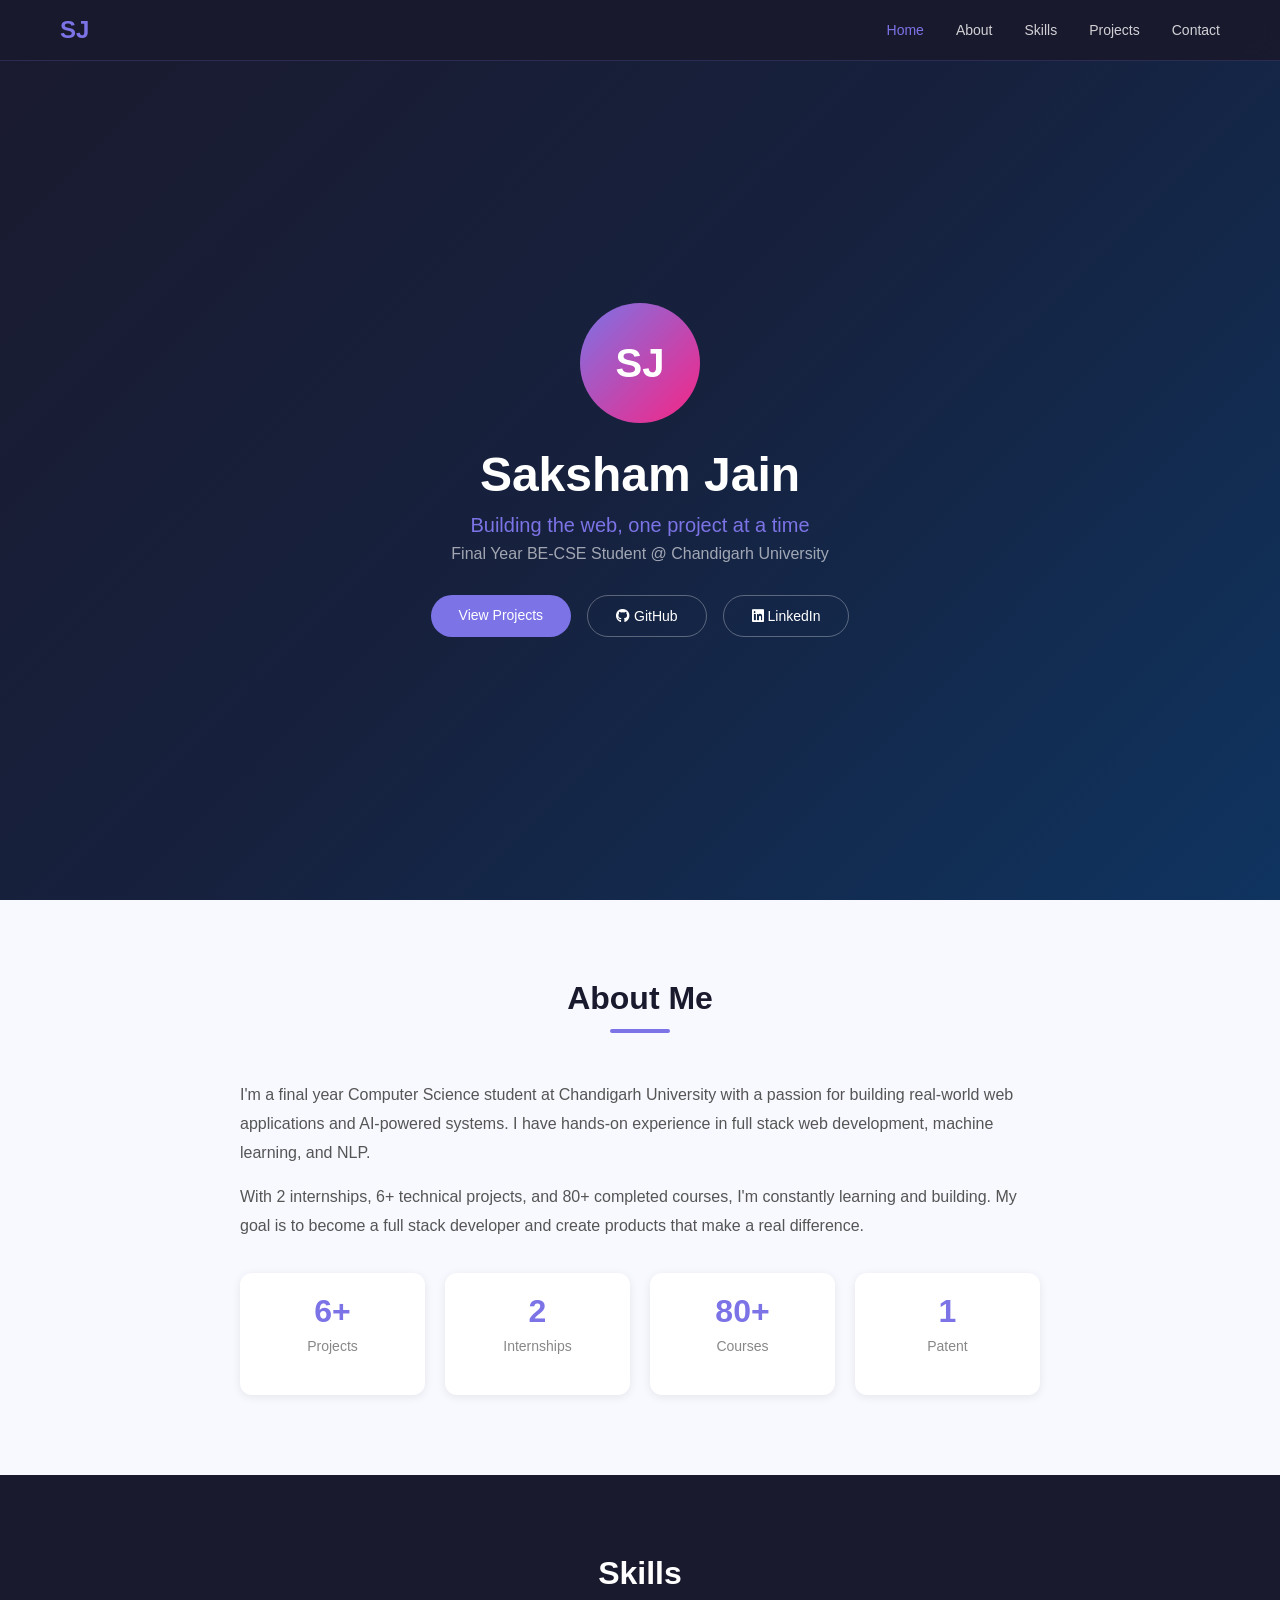
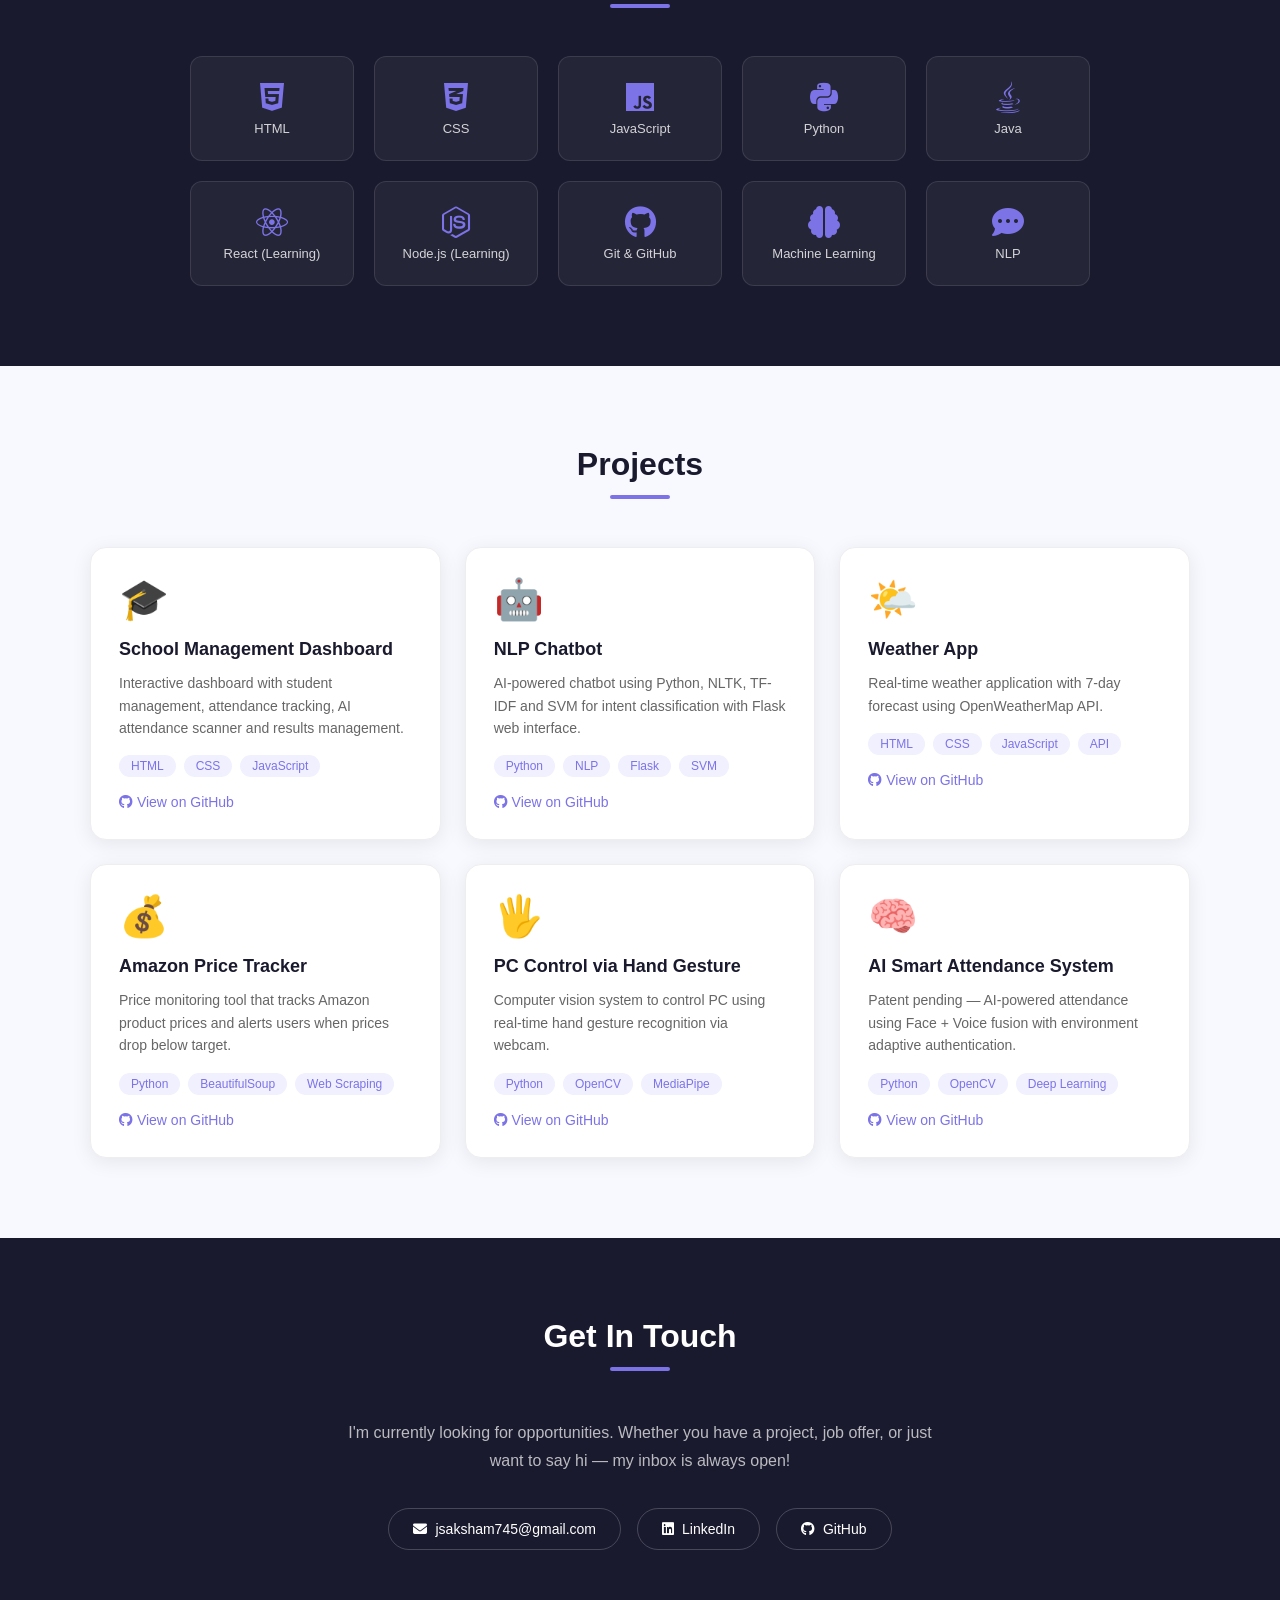
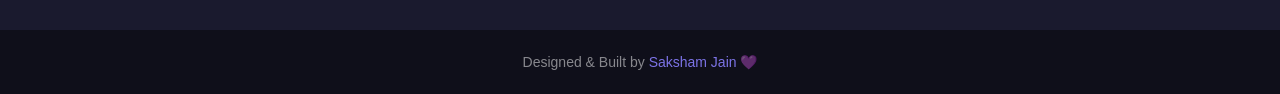
==== index.html @ 876a10c3 "Personal portfolio website" ====
<!DOCTYPE html>
<html lang="en">
<head>
    <meta charset="UTF-8">
    <meta name="viewport" content="width=device-width, initial-scale=1.0">
    <title>Saksham Jain | Portfolio</title>
    <link rel="stylesheet" href="style.css">
    <link rel="stylesheet" href="https://cdnjs.cloudflare.com/ajax/libs/font-awesome/6.4.0/css/all.min.css">
</head>
<body>

    <!-- Navbar -->
    <nav class="navbar">
        <div class="logo">SJ</div>
        <ul class="nav-links">
            <li><a href="#home">Home</a></li>
            <li><a href="#about">About</a></li>
            <li><a href="#skills">Skills</a></li>
            <li><a href="#projects">Projects</a></li>
            <li><a href="#contact">Contact</a></li>
        </ul>
    </nav>

    <!-- Hero Section -->
    <section class="hero" id="home">
        <div class="hero-content">
            <div class="avatar">SJ</div>
            <h1>Saksham Jain</h1>
            <p class="tagline">Building the web, one project at a time</p>
            <p class="subtitle">Final Year BE-CSE Student @ Chandigarh University</p>
            <div class="hero-buttons">
                <a href="#projects" class="btn btn-primary">View Projects</a>
                <a href="https://github.com/SakshamJain2412" target="_blank" class="btn btn-secondary"><i class="fab fa-github"></i> GitHub</a>
                <a href="https://linkedin.com/in/saksham-jain-122187292" target="_blank" class="btn btn-secondary"><i class="fab fa-linkedin"></i> LinkedIn</a>
            </div>
        </div>
    </section>

    <!-- About Section -->
    <section class="section" id="about">
        <h2 class="section-title">About Me</h2>
        <div class="about-content">
            <div class="about-text">
                <p>I'm a final year Computer Science student at Chandigarh University with a passion for building real-world web applications and AI-powered systems. I have hands-on experience in full stack web development, machine learning, and NLP.</p>
                <p>With 2 internships, 6+ technical projects, and 80+ completed courses, I'm constantly learning and building. My goal is to become a full stack developer and create products that make a real difference.</p>
                <div class="about-stats">
                    <div class="stat">
                        <h3>6+</h3>
                        <p>Projects</p>
                    </div>
                    <div class="stat">
                        <h3>2</h3>
                        <p>Internships</p>
                    </div>
                    <div class="stat">
                        <h3>80+</h3>
                        <p>Courses</p>
                    </div>
                    <div class="stat">
                        <h3>1</h3>
                        <p>Patent</p>
                    </div>
                </div>
            </div>
        </div>
    </section>

    <!-- Skills Section -->
    <section class="section dark" id="skills">
        <h2 class="section-title">Skills</h2>
        <div class="skills-grid">
            <div class="skill-card">
                <i class="fab fa-html5"></i>
                <p>HTML</p>
            </div>
            <div class="skill-card">
                <i class="fab fa-css3-alt"></i>
                <p>CSS</p>
            </div>
            <div class="skill-card">
                <i class="fab fa-js"></i>
                <p>JavaScript</p>
            </div>
            <div class="skill-card">
                <i class="fab fa-python"></i>
                <p>Python</p>
            </div>
            <div class="skill-card">
                <i class="fab fa-java"></i>
                <p>Java</p>
            </div>
            <div class="skill-card">
                <i class="fab fa-react"></i>
                <p>React (Learning)</p>
            </div>
            <div class="skill-card">
                <i class="fab fa-node-js"></i>
                <p>Node.js (Learning)</p>
            </div>
            <div class="skill-card">
                <i class="fab fa-github"></i>
                <p>Git & GitHub</p>
            </div>
            <div class="skill-card">
                <i class="fas fa-brain"></i>
                <p>Machine Learning</p>
            </div>
            <div class="skill-card">
                <i class="fas fa-comment-dots"></i>
                <p>NLP</p>
            </div>
        </div>
    </section>

    <!-- Projects Section -->
    <section class="section" id="projects">
        <h2 class="section-title">Projects</h2>
        <div class="projects-grid">
            <div class="project-card">
                <div class="project-icon">🎓</div>
                <h3>School Management Dashboard</h3>
                <p>Interactive dashboard with student management, attendance tracking, AI attendance scanner and results management.</p>
                <div class="project-tags">
                    <span>HTML</span><span>CSS</span><span>JavaScript</span>
                </div>
                <a href="https://github.com/SakshamJain2412/school-dashboard" target="_blank" class="project-link"><i class="fab fa-github"></i> View on GitHub</a>
            </div>
            <div class="project-card">
                <div class="project-icon">🤖</div>
                <h3>NLP Chatbot</h3>
                <p>AI-powered chatbot using Python, NLTK, TF-IDF and SVM for intent classification with Flask web interface.</p>
                <div class="project-tags">
                    <span>Python</span><span>NLP</span><span>Flask</span><span>SVM</span>
                </div>
                <a href="https://github.com/SakshamJain2412/nlp-chatbot" target="_blank" class="project-link"><i class="fab fa-github"></i> View on GitHub</a>
            </div>
            <div class="project-card">
                <div class="project-icon">🌤️</div>
                <h3>Weather App</h3>
                <p>Real-time weather application with 7-day forecast using OpenWeatherMap API.</p>
                <div class="project-tags">
                    <span>HTML</span><span>CSS</span><span>JavaScript</span><span>API</span>
                </div>
                <a href="https://github.com/SakshamJain2412/weather-app" target="_blank" class="project-link"><i class="fab fa-github"></i> View on GitHub</a>
            </div>
            <div class="project-card">
                <div class="project-icon">💰</div>
                <h3>Amazon Price Tracker</h3>
                <p>Price monitoring tool that tracks Amazon product prices and alerts users when prices drop below target.</p>
                <div class="project-tags">
                    <span>Python</span><span>BeautifulSoup</span><span>Web Scraping</span>
                </div>
                <a href="https://github.com/SakshamJain2412" target="_blank" class="project-link"><i class="fab fa-github"></i> View on GitHub</a>
            </div>
            <div class="project-card">
                <div class="project-icon">🖐️</div>
                <h3>PC Control via Hand Gesture</h3>
                <p>Computer vision system to control PC using real-time hand gesture recognition via webcam.</p>
                <div class="project-tags">
                    <span>Python</span><span>OpenCV</span><span>MediaPipe</span>
                </div>
                <a href="https://github.com/SakshamJain2412" target="_blank" class="project-link"><i class="fab fa-github"></i> View on GitHub</a>
            </div>
            <div class="project-card">
                <div class="project-icon">🧠</div>
                <h3>AI Smart Attendance System</h3>
                <p>Patent pending — AI-powered attendance using Face + Voice fusion with environment adaptive authentication.</p>
                <div class="project-tags">
                    <span>Python</span><span>OpenCV</span><span>Deep Learning</span>
                </div>
                <a href="https://github.com/SakshamJain2412" target="_blank" class="project-link"><i class="fab fa-github"></i> View on GitHub</a>
            </div>
        </div>
    </section>

    <!-- Contact Section -->
    <section class="section dark" id="contact">
        <h2 class="section-title">Get In Touch</h2>
        <div class="contact-content">
            <p>I'm currently looking for opportunities. Whether you have a project, job offer, or just want to say hi — my inbox is always open!</p>
            <div class="contact-links">
                <a href="mailto:jsaksham745@gmail.com" class="contact-btn"><i class="fas fa-envelope"></i> jsaksham745@gmail.com</a>
                <a href="https://linkedin.com/in/saksham-jain-122187292" target="_blank" class="contact-btn"><i class="fab fa-linkedin"></i> LinkedIn</a>
                <a href="https://github.com/SakshamJain2412" target="_blank" class="contact-btn"><i class="fab fa-github"></i> GitHub</a>
            </div>
        </div>
    </section>

    <!-- Footer -->
    <footer>
        <p>Designed & Built by <span>Saksham Jain</span> 💜</p>
    </footer>

    <script src="script.js"></script>
</body>
</html>
---- style.css ----
* {
    margin: 0;
    padding: 0;
    box-sizing: border-box;
    font-family: 'Segoe UI', sans-serif;
    scroll-behavior: smooth;
}

/* Navbar */
.navbar {
    position: fixed;
    top: 0;
    width: 100%;
    background: rgba(26, 26, 46, 0.95);
    backdrop-filter: blur(10px);
    padding: 16px 60px;
    display: flex;
    justify-content: space-between;
    align-items: center;
    z-index: 1000;
    border-bottom: 1px solid rgba(124, 115, 230, 0.2);
}

.logo {
    font-size: 24px;
    font-weight: 700;
    color: #7c73e6;
}

.nav-links {
    list-style: none;
    display: flex;
    gap: 32px;
}

.nav-links a {
    color: rgba(255,255,255,0.8);
    text-decoration: none;
    font-size: 14px;
    transition: color 0.3s;
}

.nav-links a:hover {
    color: #7c73e6;
}

/* Hero */
.hero {
    min-height: 100vh;
    background: linear-gradient(135deg, #1a1a2e, #16213e, #0f3460);
    display: flex;
    align-items: center;
    justify-content: center;
    text-align: center;
    padding: 100px 20px 60px;
}

.hero-content {
    max-width: 700px;
}

.avatar {
    width: 120px;
    height: 120px;
    background: linear-gradient(135deg, #7c73e6, #f72585);
    border-radius: 50%;
    display: flex;
    align-items: center;
    justify-content: center;
    font-size: 40px;
    font-weight: 700;
    color: white;
    margin: 0 auto 24px;
}

.hero h1 {
    font-size: 48px;
    color: white;
    margin-bottom: 12px;
}

.tagline {
    font-size: 20px;
    color: #7c73e6;
    margin-bottom: 8px;
}

.subtitle {
    font-size: 16px;
    color: rgba(255,255,255,0.6);
    margin-bottom: 32px;
}

.hero-buttons {
    display: flex;
    gap: 16px;
    justify-content: center;
    flex-wrap: wrap;
}

.btn {
    padding: 12px 28px;
    border-radius: 30px;
    text-decoration: none;
    font-size: 14px;
    font-weight: 500;
    transition: all 0.3s;
}

.btn-primary {
    background: #7c73e6;
    color: white;
}

.btn-primary:hover {
    background: #5a52d5;
    transform: translateY(-2px);
}

.btn-secondary {
    background: transparent;
    color: white;
    border: 1px solid rgba(255,255,255,0.3);
}

.btn-secondary:hover {
    border-color: #7c73e6;
    color: #7c73e6;
    transform: translateY(-2px);
}

/* Sections */
.section {
    padding: 80px 60px;
    background: #f8f9ff;
}

.section.dark {
    background: #1a1a2e;
}

.section-title {
    font-size: 32px;
    color: #1a1a2e;
    text-align: center;
    margin-bottom: 48px;
    position: relative;
}

.section.dark .section-title {
    color: white;
}

.section-title::after {
    content: '';
    display: block;
    width: 60px;
    height: 4px;
    background: #7c73e6;
    margin: 12px auto 0;
    border-radius: 2px;
}

/* About */
.about-content {
    max-width: 800px;
    margin: 0 auto;
}

.about-text p {
    color: #555;
    font-size: 16px;
    line-height: 1.8;
    margin-bottom: 16px;
}

.about-stats {
    display: grid;
    grid-template-columns: repeat(4, 1fr);
    gap: 20px;
    margin-top: 32px;
}

.stat {
    background: white;
    border-radius: 12px;
    padding: 20px;
    text-align: center;
    box-shadow: 0 2px 10px rgba(0,0,0,0.08);
}

.stat h3 {
    font-size: 32px;
    color: #7c73e6;
    font-weight: 700;
}

.stat p {
    color: #888;
    font-size: 14px;
    margin-top: 4px;
}

/* Skills */
.skills-grid {
    display: grid;
    grid-template-columns: repeat(5, 1fr);
    gap: 20px;
    max-width: 900px;
    margin: 0 auto;
}

.skill-card {
    background: rgba(255,255,255,0.05);
    border: 1px solid rgba(255,255,255,0.1);
    border-radius: 12px;
    padding: 24px;
    text-align: center;
    transition: all 0.3s;
}

.skill-card:hover {
    background: rgba(124,115,230,0.2);
    border-color: #7c73e6;
    transform: translateY(-4px);
}

.skill-card i {
    font-size: 32px;
    color: #7c73e6;
    margin-bottom: 8px;
    display: block;
}

.skill-card p {
    color: rgba(255,255,255,0.8);
    font-size: 13px;
}

/* Projects */
.projects-grid {
    display: grid;
    grid-template-columns: repeat(3, 1fr);
    gap: 24px;
    max-width: 1100px;
    margin: 0 auto;
}

.project-card {
    background: white;
    border-radius: 16px;
    padding: 28px;
    box-shadow: 0 4px 20px rgba(0,0,0,0.08);
    transition: all 0.3s;
    border: 1px solid #eee;
}

.project-card:hover {
    transform: translateY(-6px);
    box-shadow: 0 8px 30px rgba(124,115,230,0.2);
    border-color: #7c73e6;
}

.project-icon {
    font-size: 40px;
    margin-bottom: 16px;
}

.project-card h3 {
    color: #1a1a2e;
    font-size: 18px;
    margin-bottom: 12px;
}

.project-card p {
    color: #666;
    font-size: 14px;
    line-height: 1.6;
    margin-bottom: 16px;
}

.project-tags {
    display: flex;
    flex-wrap: wrap;
    gap: 8px;
    margin-bottom: 16px;
}

.project-tags span {
    background: #f0f0ff;
    color: #7c73e6;
    padding: 4px 12px;
    border-radius: 20px;
    font-size: 12px;
}

.project-link {
    color: #7c73e6;
    text-decoration: none;
    font-size: 14px;
    font-weight: 500;
}

.project-link:hover {
    text-decoration: underline;
}

/* Contact */
.contact-content {
    text-align: center;
    max-width: 600px;
    margin: 0 auto;
}

.contact-content p {
    color: rgba(255,255,255,0.7);
    font-size: 16px;
    line-height: 1.8;
    margin-bottom: 32px;
}

.contact-links {
    display: flex;
    gap: 16px;
    justify-content: center;
    flex-wrap: wrap;
}

.contact-btn {
    padding: 12px 24px;
    border: 1px solid rgba(255,255,255,0.2);
    border-radius: 30px;
    color: white;
    text-decoration: none;
    font-size: 14px;
    transition: all 0.3s;
    display: flex;
    align-items: center;
    gap: 8px;
}

.contact-btn:hover {
    background: #7c73e6;
    border-color: #7c73e6;
    transform: translateY(-2px);
}

/* Footer */
footer {
    background: #0f0f1a;
    padding: 24px;
    text-align: center;
    color: rgba(255,255,255,0.5);
    font-size: 14px;
}

footer span {
    color: #7c73e6;
}
/* Animations */
.hidden {
    opacity: 0;
    transform: translateY(30px);
    transition: all 0.6s ease;
}

.visible {
    opacity: 1;
    transform: translateY(0);
}

.nav-links a.active {
    color: #7c73e6;
}
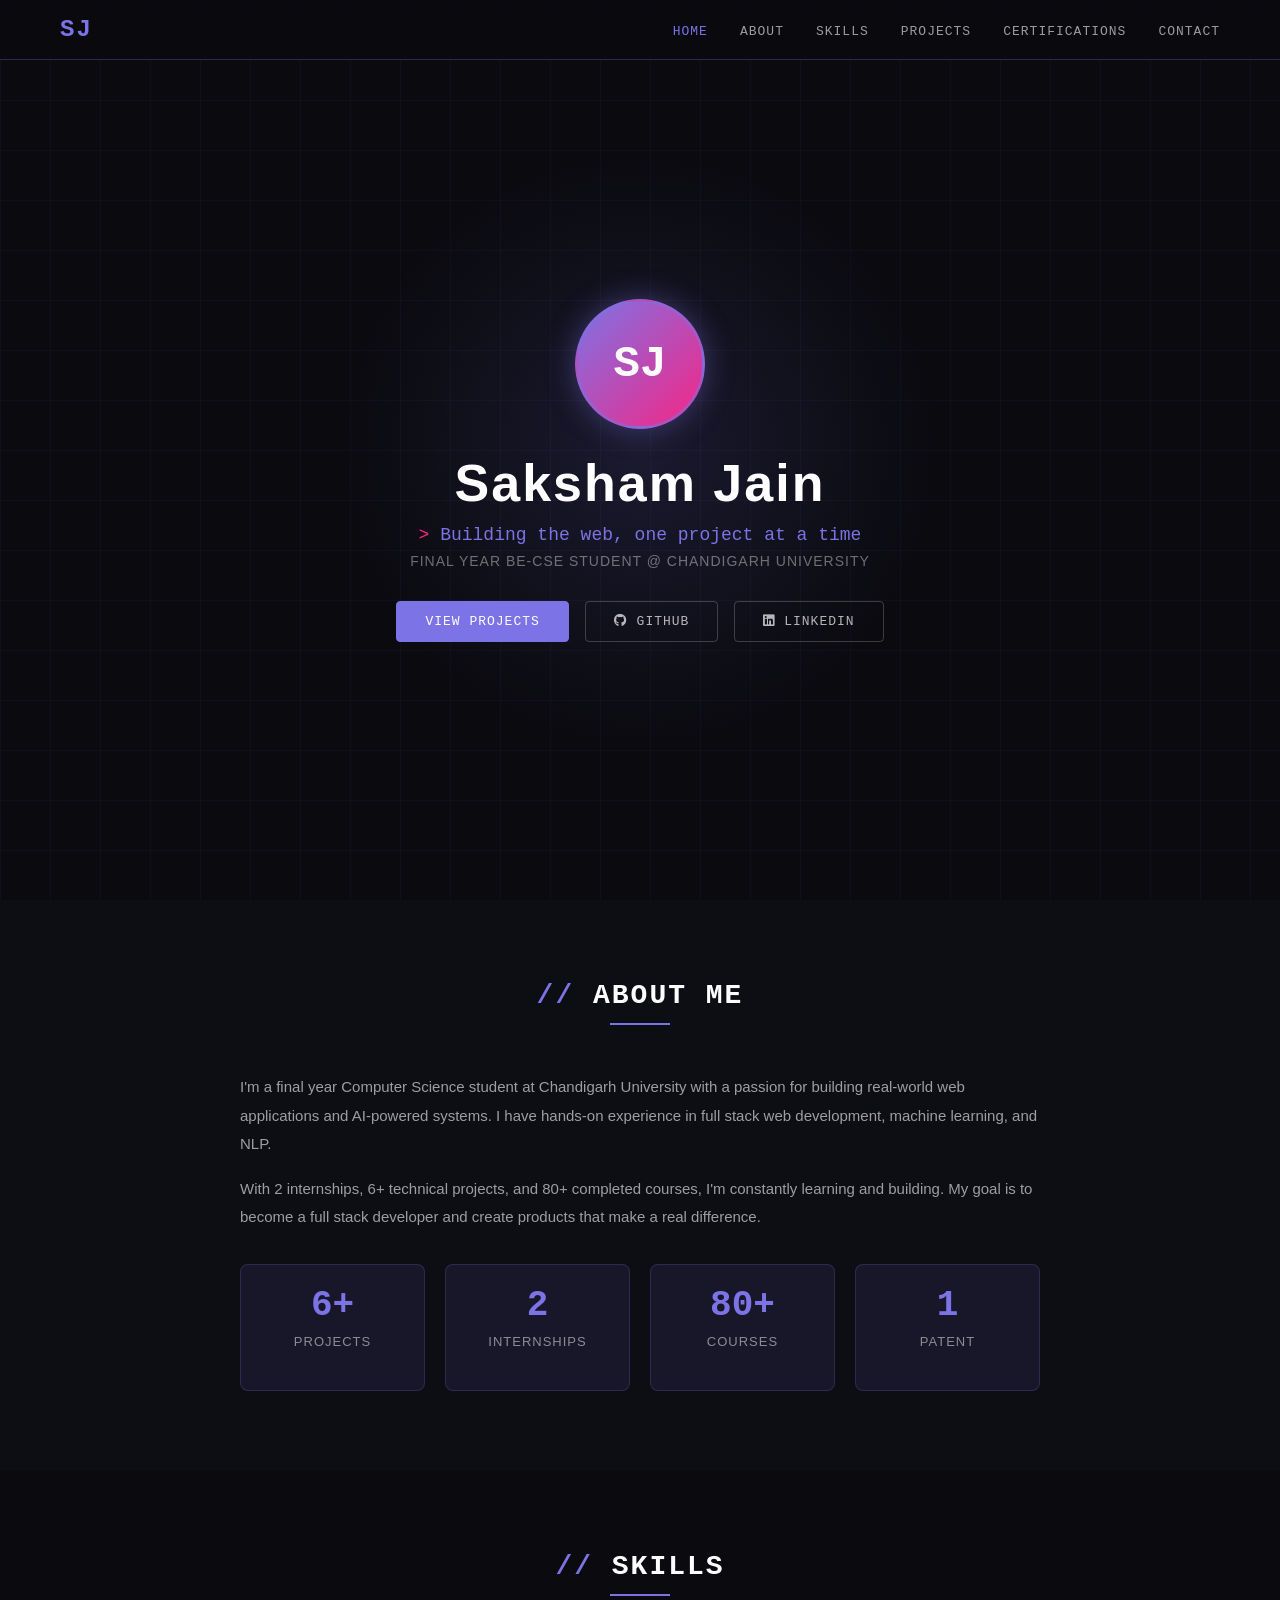
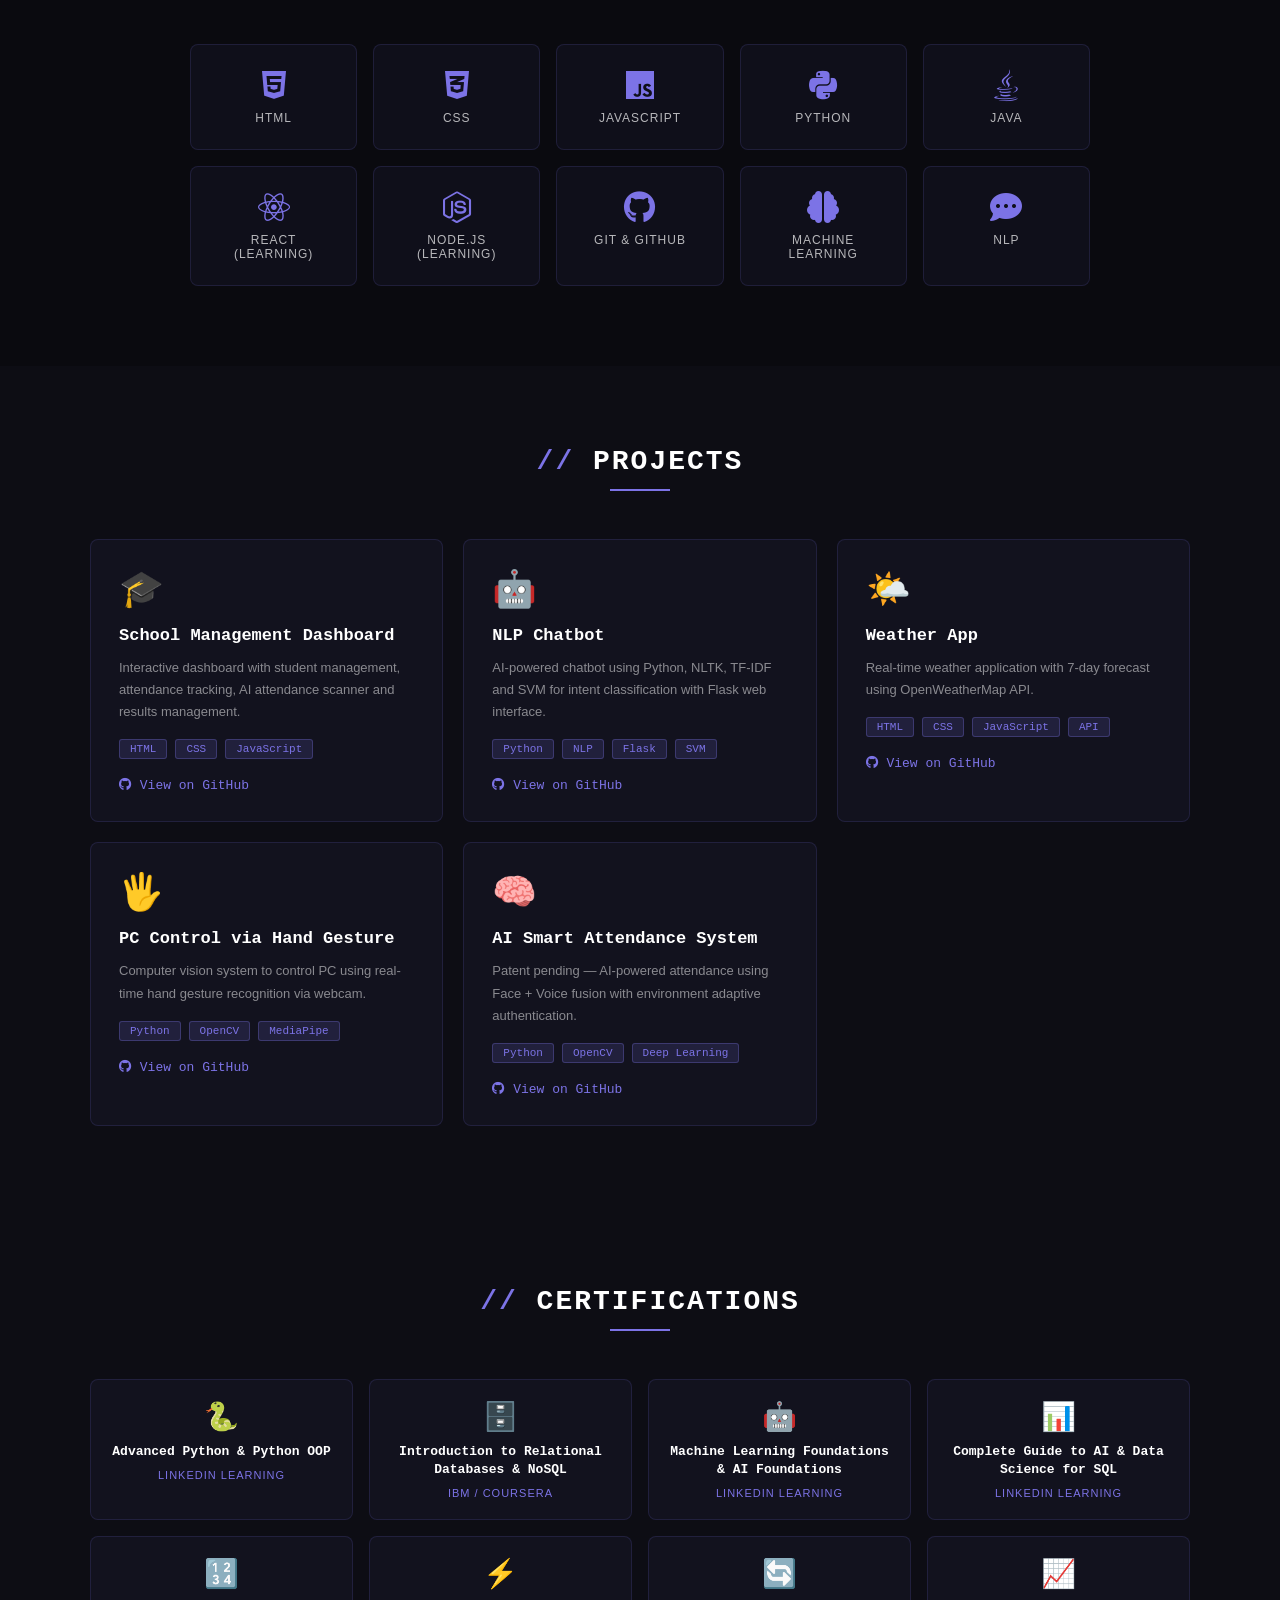
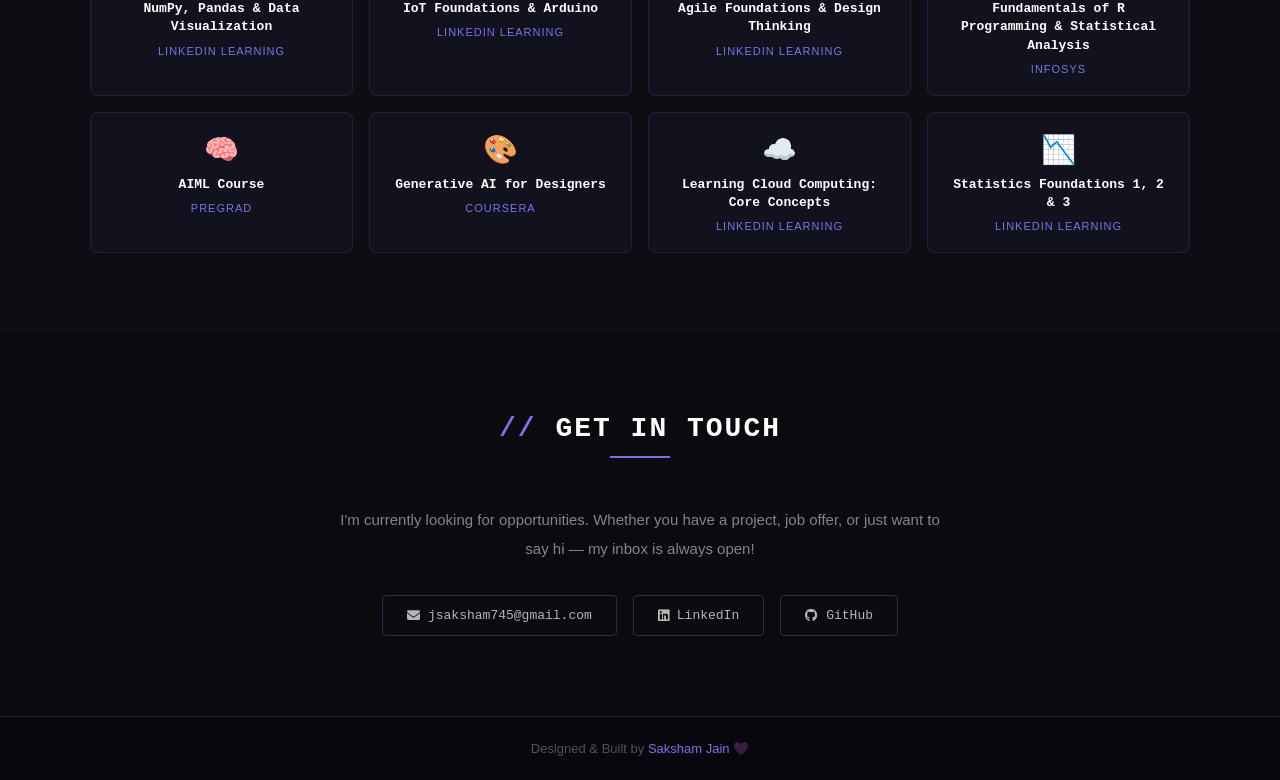
==== commit fe74042a: "Added dark techy design and certifications section" ====
--- a/index.html
+++ b/index.html
@@ -17,6 +17,7 @@
             <li><a href="#about">About</a></li>
             <li><a href="#skills">Skills</a></li>
             <li><a href="#projects">Projects</a></li>
+            <li><a href="#certifications">Certifications</a></li>
             <li><a href="#contact">Contact</a></li>
         </ul>
     </nav>
@@ -144,15 +145,6 @@
                 <a href="https://github.com/SakshamJain2412/weather-app" target="_blank" class="project-link"><i class="fab fa-github"></i> View on GitHub</a>
             </div>
             <div class="project-card">
-                <div class="project-icon">💰</div>
-                <h3>Amazon Price Tracker</h3>
-                <p>Price monitoring tool that tracks Amazon product prices and alerts users when prices drop below target.</p>
-                <div class="project-tags">
-                    <span>Python</span><span>BeautifulSoup</span><span>Web Scraping</span>
-                </div>
-                <a href="https://github.com/SakshamJain2412" target="_blank" class="project-link"><i class="fab fa-github"></i> View on GitHub</a>
-            </div>
-            <div class="project-card">
                 <div class="project-icon">🖐️</div>
                 <h3>PC Control via Hand Gesture</h3>
                 <p>Computer vision system to control PC using real-time hand gesture recognition via webcam.</p>
@@ -172,7 +164,72 @@
             </div>
         </div>
     </section>
-
+    <!-- Certifications Section -->
+<section class="section" id="certifications">
+    <h2 class="section-title">Certifications</h2>
+    <div class="cert-grid">
+        <div class="cert-card">
+            <div class="cert-icon">🐍</div>
+            <h3>Advanced Python & Python OOP</h3>
+            <p>LinkedIn Learning</p>
+        </div>
+        <div class="cert-card">
+            <div class="cert-icon">🗄️</div>
+            <h3>Introduction to Relational Databases & NoSQL</h3>
+            <p>IBM / Coursera</p>
+        </div>
+        <div class="cert-card">
+            <div class="cert-icon">🤖</div>
+            <h3>Machine Learning Foundations & AI Foundations</h3>
+            <p>LinkedIn Learning</p>
+        </div>
+        <div class="cert-card">
+            <div class="cert-icon">📊</div>
+            <h3>Complete Guide to AI & Data Science for SQL</h3>
+            <p>LinkedIn Learning</p>
+        </div>
+        <div class="cert-card">
+            <div class="cert-icon">🔢</div>
+            <h3>NumPy, Pandas & Data Visualization</h3>
+            <p>LinkedIn Learning</p>
+        </div>
+        <div class="cert-card">
+            <div class="cert-icon">⚡</div>
+            <h3>IoT Foundations & Arduino</h3>
+            <p>LinkedIn Learning</p>
+        </div>
+        <div class="cert-card">
+            <div class="cert-icon">🔄</div>
+            <h3>Agile Foundations & Design Thinking</h3>
+            <p>LinkedIn Learning</p>
+        </div>
+        <div class="cert-card">
+            <div class="cert-icon">📈</div>
+            <h3>Fundamentals of R Programming & Statistical Analysis</h3>
+            <p>Infosys</p>
+        </div>
+        <div class="cert-card">
+            <div class="cert-icon">🧠</div>
+            <h3>AIML Course</h3>
+            <p>PreGrad</p>
+        </div>
+        <div class="cert-card">
+            <div class="cert-icon">🎨</div>
+            <h3>Generative AI for Designers</h3>
+            <p>Coursera</p>
+        </div>
+        <div class="cert-card">
+            <div class="cert-icon">☁️</div>
+            <h3>Learning Cloud Computing: Core Concepts</h3>
+            <p>LinkedIn Learning</p>
+        </div>
+        <div class="cert-card">
+            <div class="cert-icon">📉</div>
+            <h3>Statistics Foundations 1, 2 & 3</h3>
+            <p>LinkedIn Learning</p>
+        </div>
+    </div>
+</section>
     <!-- Contact Section -->
     <section class="section dark" id="contact">
         <h2 class="section-title">Get In Touch</h2>
--- a/style.css
+++ b/style.css
@@ -6,25 +6,32 @@
     scroll-behavior: smooth;
 }
 
+/* Scrollbar */
+::-webkit-scrollbar { width: 6px; }
+::-webkit-scrollbar-track { background: #0a0a0f; }
+::-webkit-scrollbar-thumb { background: #7c73e6; border-radius: 3px; }
+
 /* Navbar */
 .navbar {
     position: fixed;
     top: 0;
     width: 100%;
-    background: rgba(26, 26, 46, 0.95);
+    background: rgba(10, 10, 15, 0.95);
     backdrop-filter: blur(10px);
     padding: 16px 60px;
     display: flex;
     justify-content: space-between;
     align-items: center;
     z-index: 1000;
-    border-bottom: 1px solid rgba(124, 115, 230, 0.2);
+    border-bottom: 1px solid rgba(124, 115, 230, 0.3);
 }
 
 .logo {
     font-size: 24px;
     font-weight: 700;
     color: #7c73e6;
+    font-family: 'Courier New', monospace;
+    letter-spacing: 2px;
 }
 
 .nav-links {
@@ -34,61 +41,107 @@
 }
 
 .nav-links a {
-    color: rgba(255,255,255,0.8);
+    color: rgba(255,255,255,0.6);
     text-decoration: none;
-    font-size: 14px;
+    font-size: 13px;
+    letter-spacing: 1px;
+    text-transform: uppercase;
     transition: color 0.3s;
-}
-
-.nav-links a:hover {
+    font-family: 'Courier New', monospace;
+}
+
+.nav-links a:hover, .nav-links a.active {
     color: #7c73e6;
 }
 
 /* Hero */
 .hero {
     min-height: 100vh;
-    background: linear-gradient(135deg, #1a1a2e, #16213e, #0f3460);
+    background: #0a0a0f;
     display: flex;
     align-items: center;
     justify-content: center;
     text-align: center;
     padding: 100px 20px 60px;
+    position: relative;
+    overflow: hidden;
+}
+
+.hero::before {
+    content: '';
+    position: absolute;
+    width: 600px;
+    height: 600px;
+    background: radial-gradient(circle, rgba(124,115,230,0.15) 0%, transparent 70%);
+    top: 50%;
+    left: 50%;
+    transform: translate(-50%, -50%);
+    pointer-events: none;
+}
+
+.hero::after {
+    content: '';
+    position: absolute;
+    inset: 0;
+    background-image: 
+        linear-gradient(rgba(124,115,230,0.05) 1px, transparent 1px),
+        linear-gradient(90deg, rgba(124,115,230,0.05) 1px, transparent 1px);
+    background-size: 50px 50px;
+    pointer-events: none;
 }
 
 .hero-content {
     max-width: 700px;
+    position: relative;
+    z-index: 1;
 }
 
 .avatar {
-    width: 120px;
-    height: 120px;
+    width: 130px;
+    height: 130px;
     background: linear-gradient(135deg, #7c73e6, #f72585);
     border-radius: 50%;
     display: flex;
     align-items: center;
     justify-content: center;
-    font-size: 40px;
+    font-size: 44px;
     font-weight: 700;
     color: white;
     margin: 0 auto 24px;
+    border: 3px solid rgba(124,115,230,0.5);
+    box-shadow: 0 0 30px rgba(124,115,230,0.4);
+    font-family: 'Courier New', monospace;
 }
 
 .hero h1 {
-    font-size: 48px;
+    font-size: 52px;
     color: white;
     margin-bottom: 12px;
+    letter-spacing: 2px;
+}
+
+.hero h1 span {
+    color: #7c73e6;
 }
 
 .tagline {
-    font-size: 20px;
+    font-size: 18px;
     color: #7c73e6;
     margin-bottom: 8px;
+    font-family: 'Courier New', monospace;
+}
+
+.tagline::before {
+    content: '> ';
+    color: #f72585;
 }
 
 .subtitle {
-    font-size: 16px;
-    color: rgba(255,255,255,0.6);
+    font-size: 14px;
+    color: rgba(255,255,255,0.4);
     margin-bottom: 32px;
+    letter-spacing: 1px;
+    text-transform: uppercase;
 }
 
 .hero-buttons {
@@ -100,65 +153,72 @@
 
 .btn {
     padding: 12px 28px;
-    border-radius: 30px;
+    border-radius: 4px;
     text-decoration: none;
-    font-size: 14px;
+    font-size: 13px;
     font-weight: 500;
     transition: all 0.3s;
+    letter-spacing: 1px;
+    text-transform: uppercase;
+    font-family: 'Courier New', monospace;
 }
 
 .btn-primary {
     background: #7c73e6;
     color: white;
+    border: 1px solid #7c73e6;
 }
 
 .btn-primary:hover {
-    background: #5a52d5;
-    transform: translateY(-2px);
+    background: transparent;
+    color: #7c73e6;
+    box-shadow: 0 0 20px rgba(124,115,230,0.4);
 }
 
 .btn-secondary {
     background: transparent;
-    color: white;
-    border: 1px solid rgba(255,255,255,0.3);
+    color: rgba(255,255,255,0.7);
+    border: 1px solid rgba(255,255,255,0.2);
 }
 
 .btn-secondary:hover {
     border-color: #7c73e6;
     color: #7c73e6;
-    transform: translateY(-2px);
+    box-shadow: 0 0 20px rgba(124,115,230,0.2);
 }
 
 /* Sections */
 .section {
     padding: 80px 60px;
-    background: #f8f9ff;
+    background: #0d0d14;
 }
 
 .section.dark {
-    background: #1a1a2e;
+    background: #0a0a0f;
 }
 
 .section-title {
-    font-size: 32px;
-    color: #1a1a2e;
+    font-size: 28px;
+    color: white;
     text-align: center;
     margin-bottom: 48px;
-    position: relative;
-}
-
-.section.dark .section-title {
-    color: white;
+    font-family: 'Courier New', monospace;
+    letter-spacing: 2px;
+    text-transform: uppercase;
+}
+
+.section-title::before {
+    content: '// ';
+    color: #7c73e6;
 }
 
 .section-title::after {
     content: '';
     display: block;
     width: 60px;
-    height: 4px;
+    height: 2px;
     background: #7c73e6;
     margin: 12px auto 0;
-    border-radius: 2px;
 }
 
 /* About */
@@ -168,9 +228,9 @@
 }
 
 .about-text p {
-    color: #555;
-    font-size: 16px;
-    line-height: 1.8;
+    color: rgba(255,255,255,0.6);
+    font-size: 15px;
+    line-height: 1.9;
     margin-bottom: 16px;
 }
 
@@ -182,100 +242,131 @@
 }
 
 .stat {
-    background: white;
-    border-radius: 12px;
+    background: rgba(124,115,230,0.1);
+    border: 1px solid rgba(124,115,230,0.2);
+    border-radius: 8px;
     padding: 20px;
     text-align: center;
-    box-shadow: 0 2px 10px rgba(0,0,0,0.08);
+    transition: all 0.3s;
+}
+
+.stat:hover {
+    border-color: #7c73e6;
+    box-shadow: 0 0 20px rgba(124,115,230,0.2);
 }
 
 .stat h3 {
-    font-size: 32px;
+    font-size: 36px;
     color: #7c73e6;
     font-weight: 700;
+    font-family: 'Courier New', monospace;
 }
 
 .stat p {
-    color: #888;
-    font-size: 14px;
+    color: rgba(255,255,255,0.5);
+    font-size: 13px;
     margin-top: 4px;
+    text-transform: uppercase;
+    letter-spacing: 1px;
 }
 
 /* Skills */
 .skills-grid {
     display: grid;
     grid-template-columns: repeat(5, 1fr);
-    gap: 20px;
+    gap: 16px;
     max-width: 900px;
     margin: 0 auto;
 }
 
 .skill-card {
-    background: rgba(255,255,255,0.05);
-    border: 1px solid rgba(255,255,255,0.1);
-    border-radius: 12px;
+    background: rgba(124,115,230,0.05);
+    border: 1px solid rgba(124,115,230,0.15);
+    border-radius: 8px;
     padding: 24px;
     text-align: center;
     transition: all 0.3s;
+    cursor: default;
 }
 
 .skill-card:hover {
-    background: rgba(124,115,230,0.2);
+    background: rgba(124,115,230,0.15);
     border-color: #7c73e6;
     transform: translateY(-4px);
+    box-shadow: 0 0 20px rgba(124,115,230,0.3);
 }
 
 .skill-card i {
     font-size: 32px;
     color: #7c73e6;
-    margin-bottom: 8px;
+    margin-bottom: 10px;
     display: block;
 }
 
 .skill-card p {
-    color: rgba(255,255,255,0.8);
-    font-size: 13px;
+    color: rgba(255,255,255,0.7);
+    font-size: 12px;
+    text-transform: uppercase;
+    letter-spacing: 1px;
 }
 
 /* Projects */
 .projects-grid {
     display: grid;
     grid-template-columns: repeat(3, 1fr);
-    gap: 24px;
+    gap: 20px;
     max-width: 1100px;
     margin: 0 auto;
 }
 
 .project-card {
-    background: white;
-    border-radius: 16px;
+    background: rgba(124,115,230,0.05);
+    border: 1px solid rgba(124,115,230,0.15);
+    border-radius: 8px;
     padding: 28px;
-    box-shadow: 0 4px 20px rgba(0,0,0,0.08);
-    transition: all 0.3s;
-    border: 1px solid #eee;
+    transition: all 0.3s;
+    position: relative;
+    overflow: hidden;
+}
+
+.project-card::before {
+    content: '';
+    position: absolute;
+    top: 0;
+    left: 0;
+    width: 3px;
+    height: 100%;
+    background: #7c73e6;
+    opacity: 0;
+    transition: opacity 0.3s;
 }
 
 .project-card:hover {
+    border-color: #7c73e6;
     transform: translateY(-6px);
-    box-shadow: 0 8px 30px rgba(124,115,230,0.2);
-    border-color: #7c73e6;
+    box-shadow: 0 0 30px rgba(124,115,230,0.2);
+}
+
+.project-card:hover::before {
+    opacity: 1;
 }
 
 .project-icon {
-    font-size: 40px;
+    font-size: 36px;
     margin-bottom: 16px;
 }
 
 .project-card h3 {
-    color: #1a1a2e;
-    font-size: 18px;
+    color: white;
+    font-size: 17px;
     margin-bottom: 12px;
+    font-family: 'Courier New', monospace;
 }
 
 .project-card p {
-    color: #666;
-    font-size: 14px;
-    line-height: 1.6;
+    color: rgba(255,255,255,0.5);
+    font-size: 13px;
+    line-height: 1.7;
     margin-bottom: 16px;
 }
 
@@ -287,22 +378,25 @@
 }
 
 .project-tags span {
-    background: #f0f0ff;
-    color: #7c73e6;
-    padding: 4px 12px;
-    border-radius: 20px;
-    font-size: 12px;
+    background: rgba(124,115,230,0.15);
+    color: #7c73e6;
+    padding: 3px 10px;
+    border-radius: 3px;
+    font-size: 11px;
+    font-family: 'Courier New', monospace;
+    border: 1px solid rgba(124,115,230,0.3);
 }
 
 .project-link {
     color: #7c73e6;
     text-decoration: none;
-    font-size: 14px;
-    font-weight: 500;
+    font-size: 13px;
+    font-family: 'Courier New', monospace;
+    transition: all 0.3s;
 }
 
 .project-link:hover {
-    text-decoration: underline;
+    color: #f72585;
 }
 
 /* Contact */
@@ -313,9 +407,9 @@
 }
 
 .contact-content p {
-    color: rgba(255,255,255,0.7);
-    font-size: 16px;
-    line-height: 1.8;
+    color: rgba(255,255,255,0.5);
+    font-size: 15px;
+    line-height: 1.9;
     margin-bottom: 32px;
 }
 
@@ -328,35 +422,40 @@
 
 .contact-btn {
     padding: 12px 24px;
-    border: 1px solid rgba(255,255,255,0.2);
-    border-radius: 30px;
-    color: white;
+    border: 1px solid rgba(124,115,230,0.3);
+    border-radius: 4px;
+    color: rgba(255,255,255,0.7);
     text-decoration: none;
-    font-size: 14px;
+    font-size: 13px;
     transition: all 0.3s;
     display: flex;
     align-items: center;
     gap: 8px;
+    font-family: 'Courier New', monospace;
 }
 
 .contact-btn:hover {
-    background: #7c73e6;
+    background: rgba(124,115,230,0.15);
     border-color: #7c73e6;
-    transform: translateY(-2px);
+    color: #7c73e6;
+    box-shadow: 0 0 20px rgba(124,115,230,0.2);
 }
 
 /* Footer */
 footer {
-    background: #0f0f1a;
+    background: #07070d;
     padding: 24px;
     text-align: center;
-    color: rgba(255,255,255,0.5);
-    font-size: 14px;
+    color: rgba(255,255,255,0.3);
+    font-size: 13px;
+    font-family: 'Courier New', monospace;
+    border-top: 1px solid rgba(124,115,230,0.2);
 }
 
 footer span {
     color: #7c73e6;
 }
+
 /* Animations */
 .hidden {
     opacity: 0;
@@ -369,6 +468,61 @@
     transform: translateY(0);
 }
 
-.nav-links a.active {
-    color: #7c73e6;
+/* Typing cursor effect */
+@keyframes blink {
+    0%, 100% { opacity: 1; }
+    50% { opacity: 0; }
+}
+
+.cursor {
+    display: inline-block;
+    width: 2px;
+    height: 20px;
+    background: #7c73e6;
+    margin-left: 4px;
+    animation: blink 1s infinite;
+    vertical-align: middle;
+}
+/* Certifications */
+.cert-grid {
+    display: grid;
+    grid-template-columns: repeat(4, 1fr);
+    gap: 16px;
+    max-width: 1100px;
+    margin: 0 auto;
+}
+
+.cert-card {
+    background: rgba(124,115,230,0.05);
+    border: 1px solid rgba(124,115,230,0.15);
+    border-radius: 8px;
+    padding: 20px;
+    text-align: center;
+    transition: all 0.3s;
+}
+
+.cert-card:hover {
+    border-color: #7c73e6;
+    transform: translateY(-4px);
+    box-shadow: 0 0 20px rgba(124,115,230,0.2);
+}
+
+.cert-icon {
+    font-size: 28px;
+    margin-bottom: 10px;
+}
+
+.cert-card h3 {
+    color: white;
+    font-size: 13px;
+    margin-bottom: 8px;
+    font-family: 'Courier New', monospace;
+    line-height: 1.4;
+}
+
+.cert-card p {
+    color: #7c73e6;
+    font-size: 11px;
+    text-transform: uppercase;
+    letter-spacing: 1px;
 }
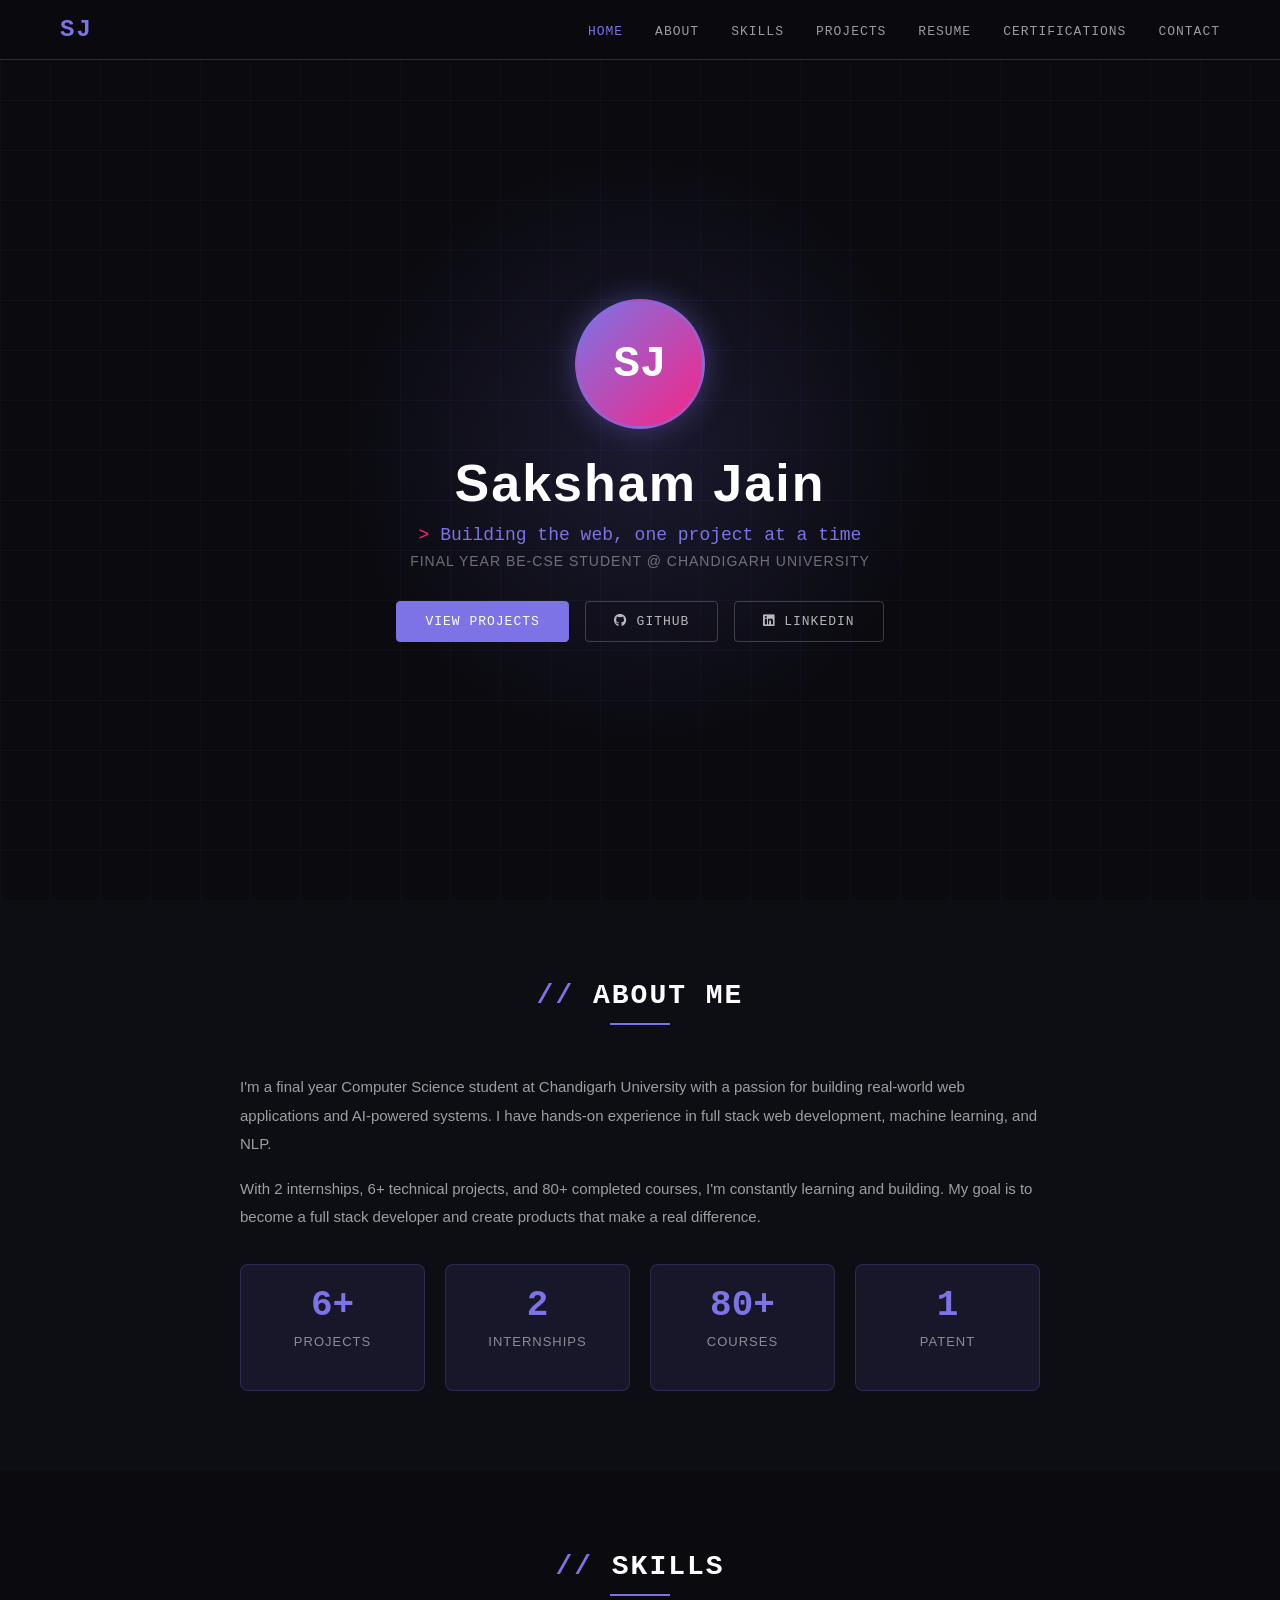
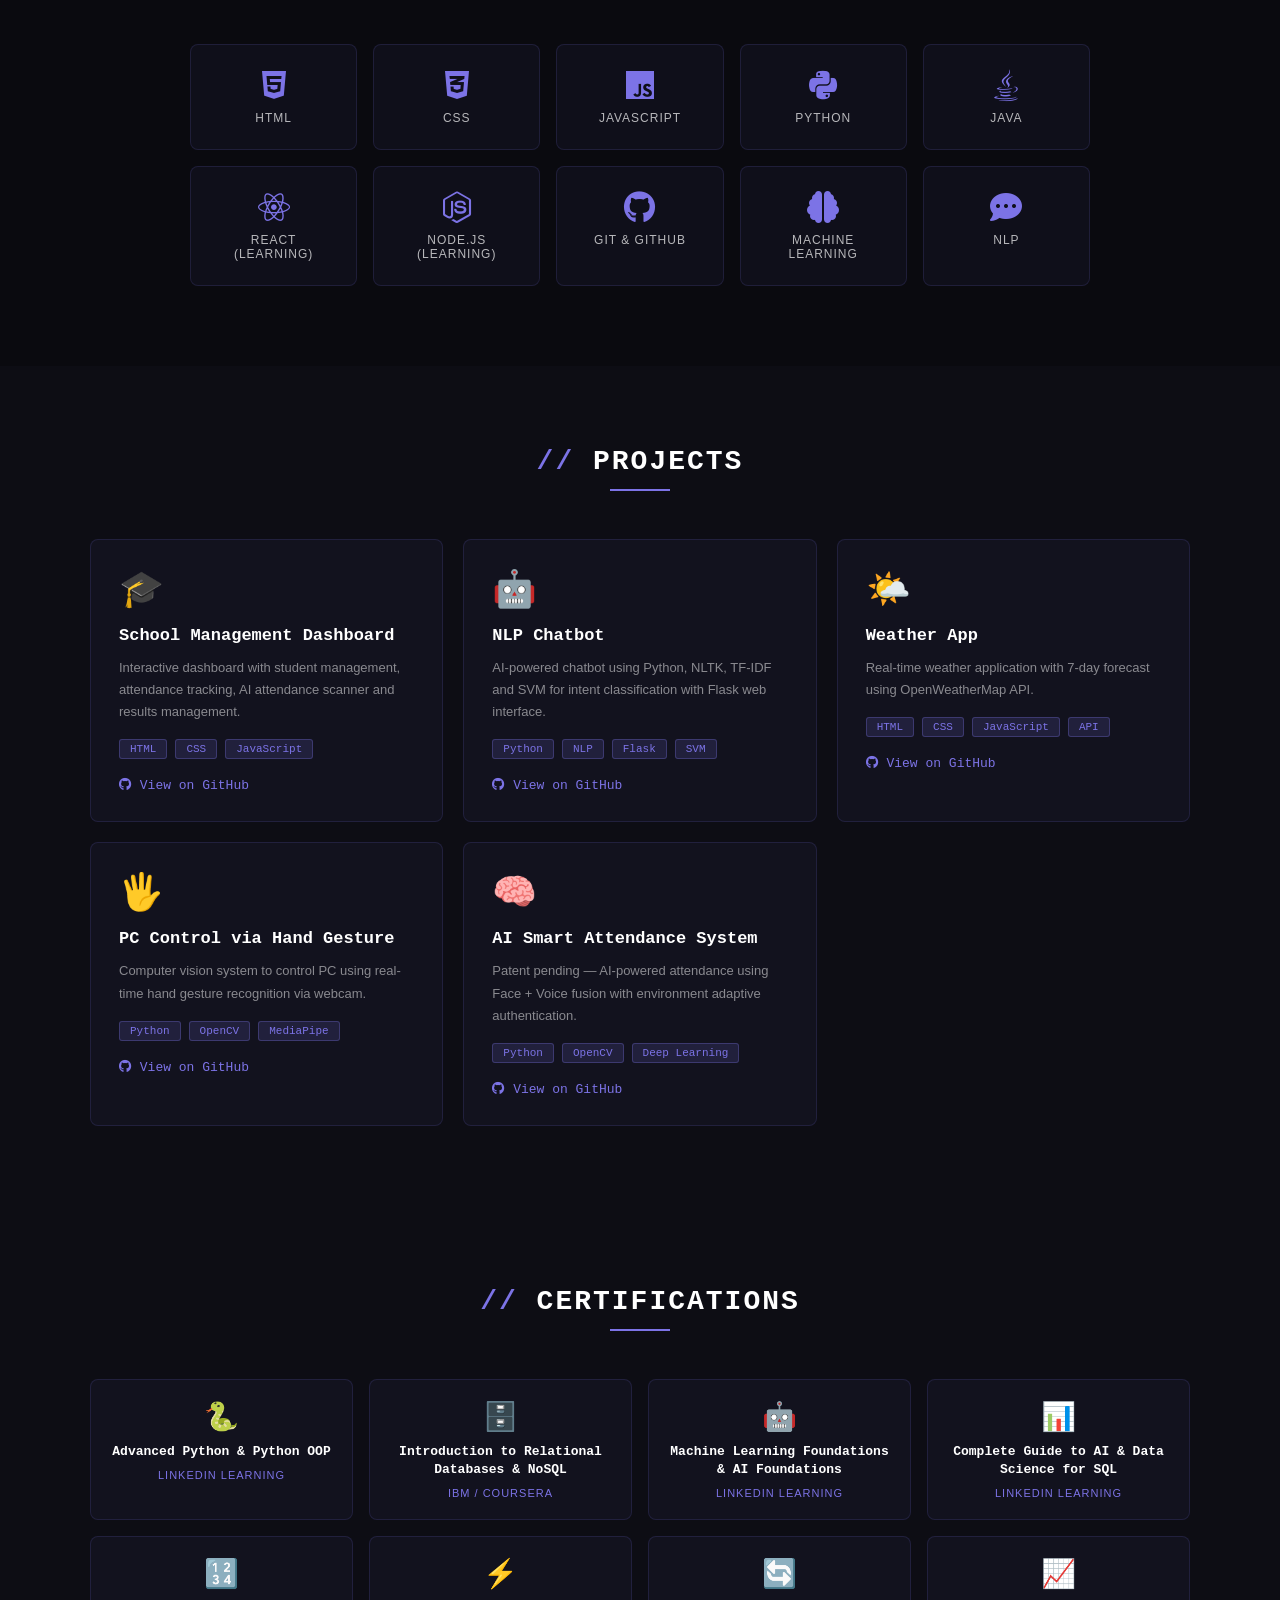
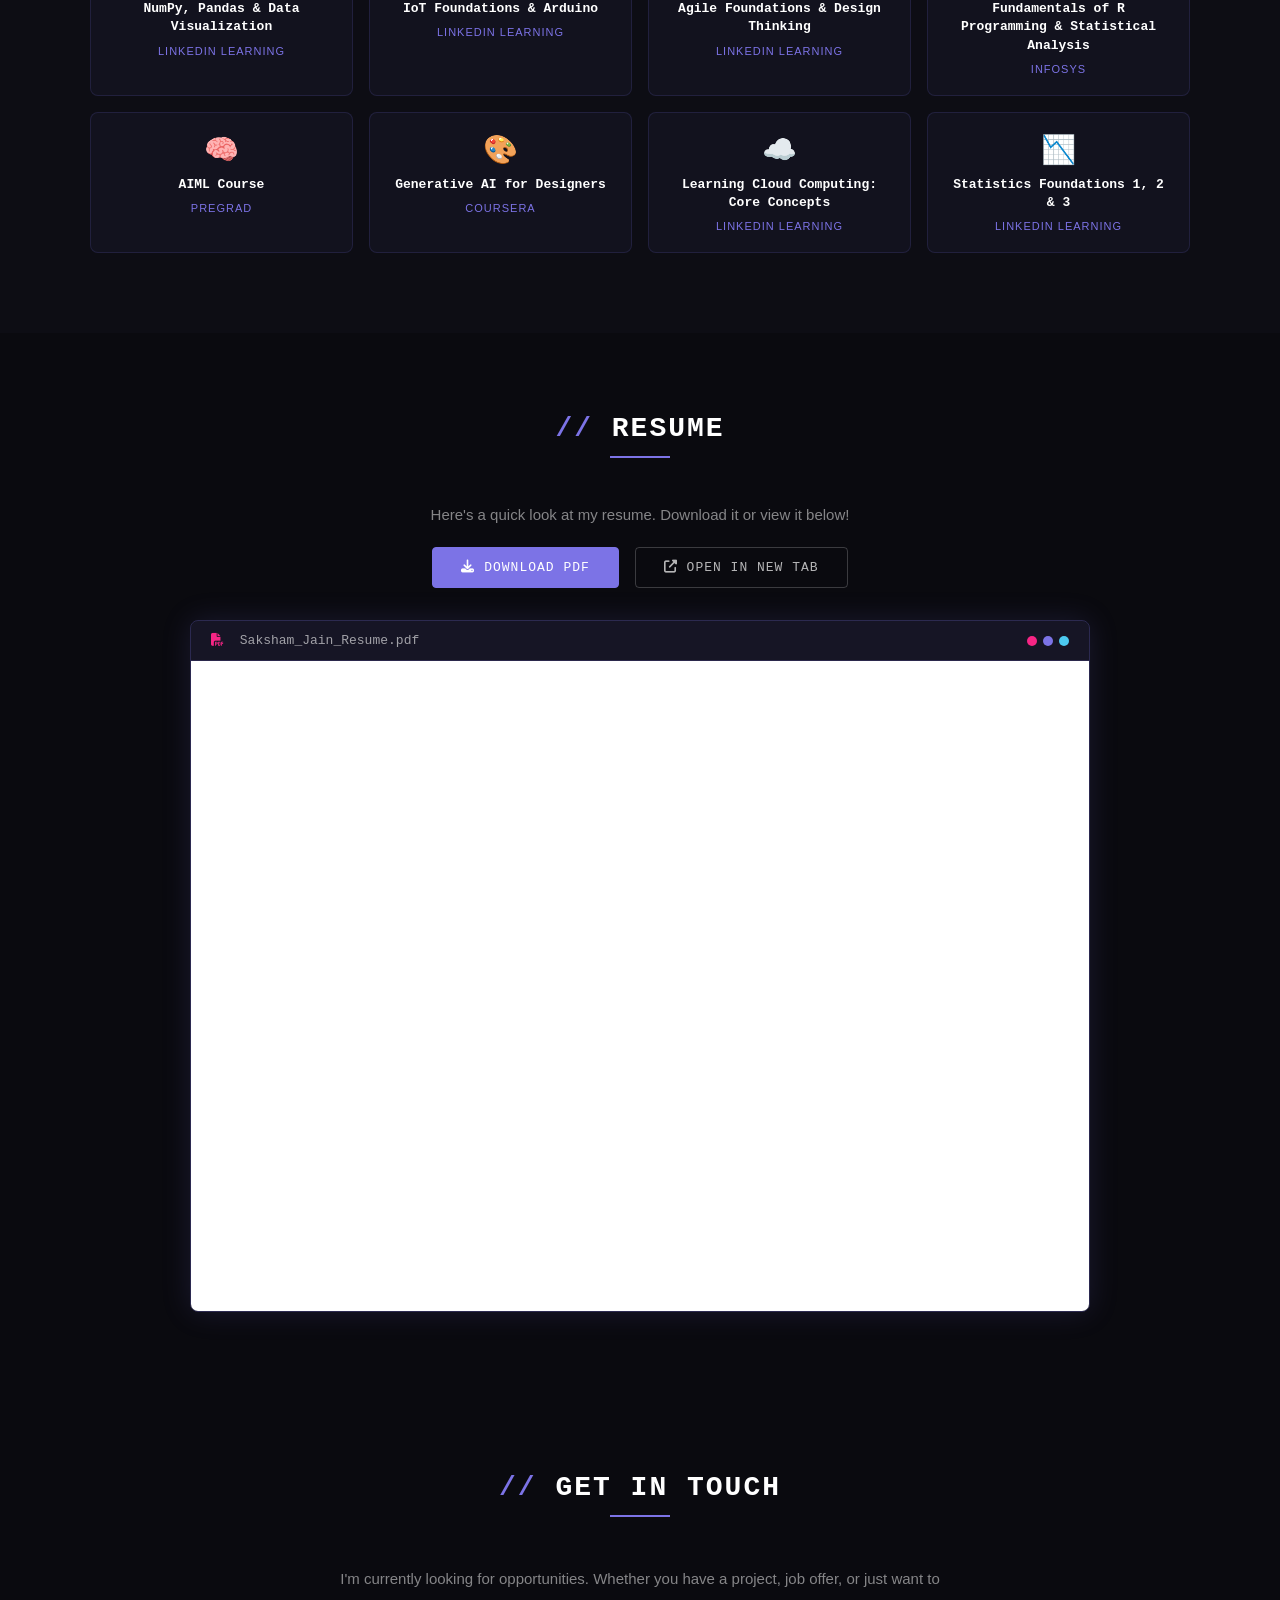
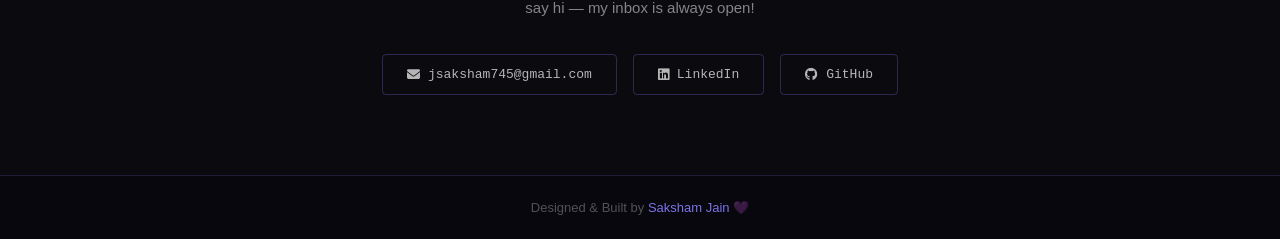
==== commit ec361648: "Added resume section with PDF embed" ====
--- a/index.html
+++ b/index.html
@@ -17,6 +17,7 @@
             <li><a href="#about">About</a></li>
             <li><a href="#skills">Skills</a></li>
             <li><a href="#projects">Projects</a></li>
+            <li><a href="#resume">Resume</a></li>
             <li><a href="#certifications">Certifications</a></li>
             <li><a href="#contact">Contact</a></li>
         </ul>
@@ -230,6 +231,30 @@
         </div>
     </div>
 </section>
+   <!-- Resume Section -->
+<section class="section dark" id="resume">
+    <h2 class="section-title">Resume</h2>
+    <div class="resume-content">
+        <p class="resume-desc">Here's a quick look at my resume. Download it or view it below!</p>
+        <div class="resume-buttons">
+            <a href="Saksham_Jain_Resume.pdf" download class="btn btn-primary">
+                <i class="fas fa-download"></i> Download PDF
+            </a>
+            <a href="Saksham_Jain_Resume.pdf" target="_blank" class="btn btn-secondary">
+                <i class="fas fa-external-link-alt"></i> Open in New Tab
+            </a>
+        </div>
+        <div class="resume-embed">
+            <div class="resume-header">
+                <span><i class="fas fa-file-pdf"></i> Saksham_Jain_Resume.pdf</span>
+                <div class="resume-dots">
+                    <span></span><span></span><span></span>
+                </div>
+            </div>
+            <iframe src="Saksham_Jain_Resume.pdf" width="100%" height="650px"></iframe>
+        </div>
+    </div>
+</section>
     <!-- Contact Section -->
     <section class="section dark" id="contact">
         <h2 class="section-title">Get In Touch</h2>
--- a/style.css
+++ b/style.css
@@ -525,4 +525,72 @@
     font-size: 11px;
     text-transform: uppercase;
     letter-spacing: 1px;
+}
+/* Resume */
+.resume-content {
+    text-align: center;
+    max-width: 900px;
+    margin: 0 auto;
+}
+
+.resume-desc {
+    color: rgba(255,255,255,0.5);
+    font-size: 15px;
+    margin-bottom: 24px;
+}
+
+.resume-buttons {
+    display: flex;
+    gap: 16px;
+    justify-content: center;
+    margin-bottom: 32px;
+}
+
+.resume-embed {
+    border: 1px solid rgba(124,115,230,0.3);
+    border-radius: 8px;
+    overflow: hidden;
+    box-shadow: 0 0 30px rgba(124,115,230,0.15);
+}
+
+.resume-header {
+    background: rgba(124,115,230,0.1);
+    padding: 12px 20px;
+    display: flex;
+    justify-content: space-between;
+    align-items: center;
+    border-bottom: 1px solid rgba(124,115,230,0.2);
+}
+
+.resume-header span {
+    color: rgba(255,255,255,0.6);
+    font-size: 13px;
+    font-family: 'Courier New', monospace;
+}
+
+.resume-header span i {
+    color: #f72585;
+    margin-right: 8px;
+}
+
+.resume-dots {
+    display: flex;
+    gap: 6px;
+}
+
+.resume-dots span {
+    width: 10px;
+    height: 10px;
+    border-radius: 50%;
+    background: rgba(255,255,255,0.2);
+}
+
+.resume-dots span:nth-child(1) { background: #f72585; }
+.resume-dots span:nth-child(2) { background: #7c73e6; }
+.resume-dots span:nth-child(3) { background: #4cc9f0; }
+
+iframe {
+    display: block;
+    border: none;
+    background: white;
 }
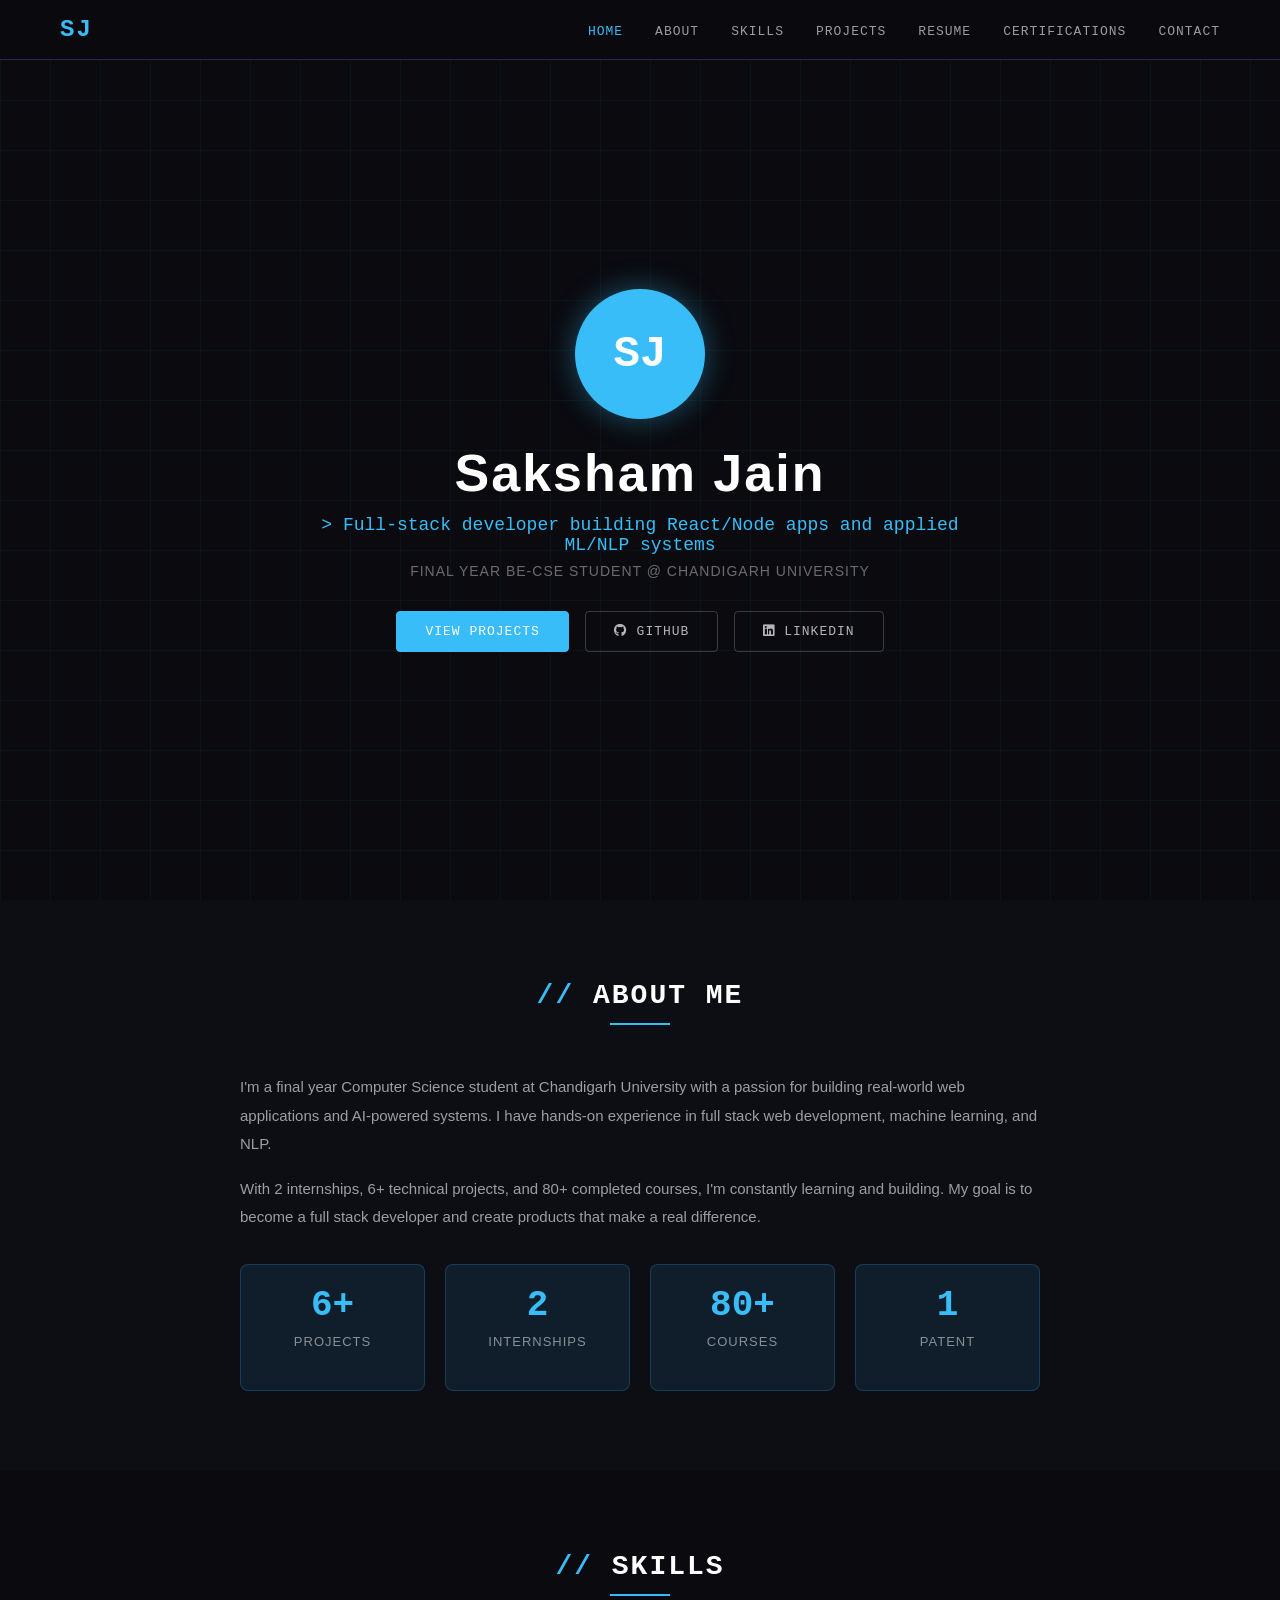
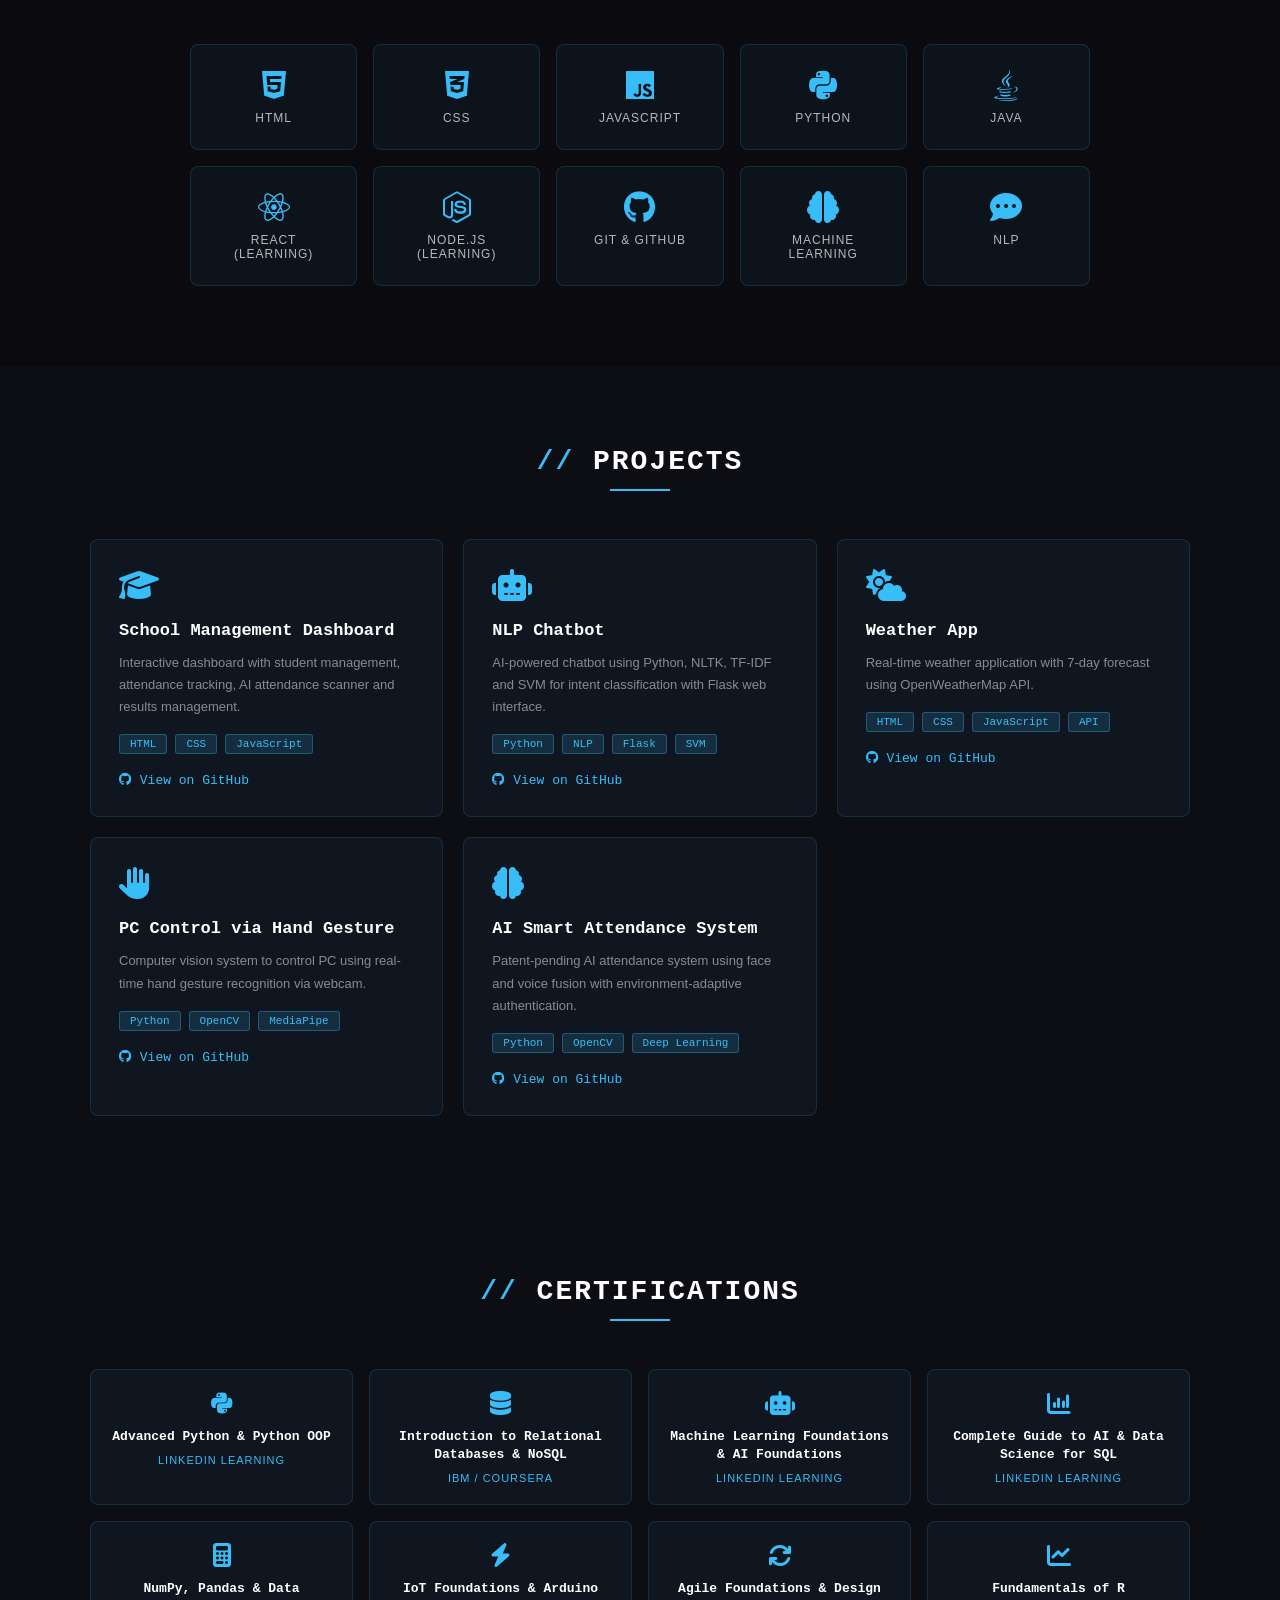
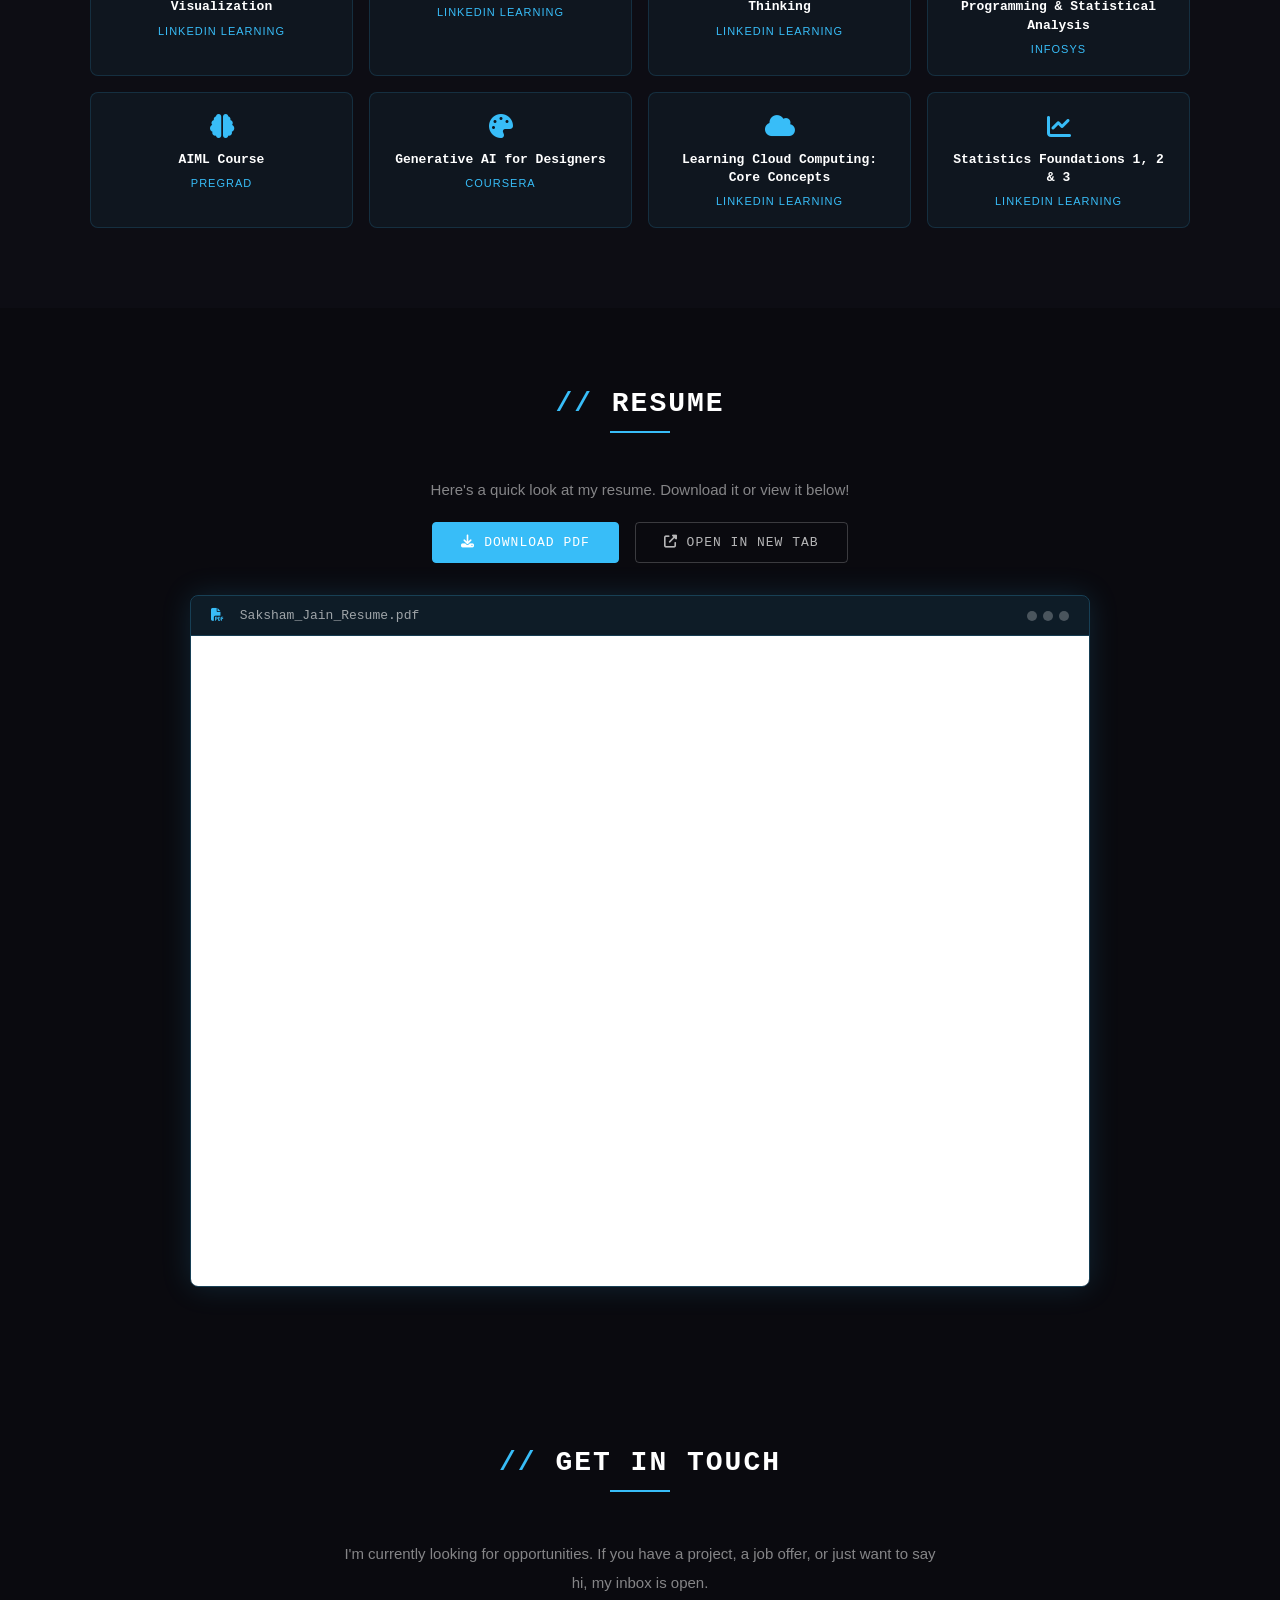
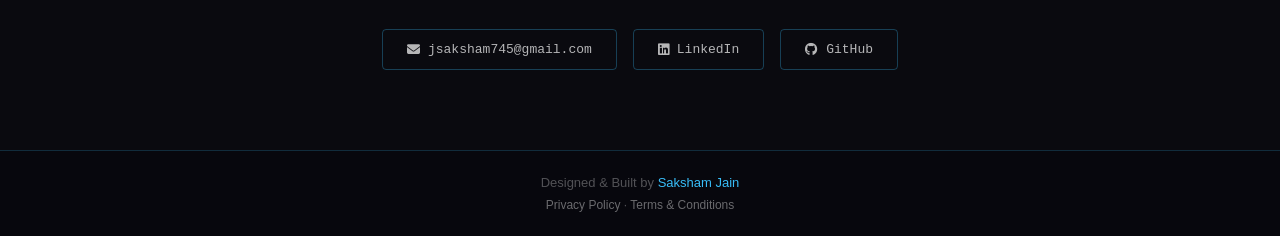
==== commit a5026ea1: "Redesign: remove purple/gradient theme, emoji icons, em dashes; add favicon, privacy and terms pages" ====
--- a/index.html
+++ b/index.html
@@ -4,6 +4,7 @@
     <meta charset="UTF-8">
     <meta name="viewport" content="width=device-width, initial-scale=1.0">
     <title>Saksham Jain | Portfolio</title>
+    <link rel="icon" type="image/svg+xml" href="favicon.svg">
     <link rel="stylesheet" href="style.css">
     <link rel="stylesheet" href="https://cdnjs.cloudflare.com/ajax/libs/font-awesome/6.4.0/css/all.min.css">
 </head>
@@ -28,7 +29,7 @@
         <div class="hero-content">
             <div class="avatar">SJ</div>
             <h1>Saksham Jain</h1>
-            <p class="tagline">Building the web, one project at a time</p>
+            <p class="tagline">Full-stack developer building React/Node apps and applied ML/NLP systems</p>
             <p class="subtitle">Final Year BE-CSE Student @ Chandigarh University</p>
             <div class="hero-buttons">
                 <a href="#projects" class="btn btn-primary">View Projects</a>
@@ -119,7 +120,7 @@
         <h2 class="section-title">Projects</h2>
         <div class="projects-grid">
             <div class="project-card">
-                <div class="project-icon">🎓</div>
+                <div class="project-icon"><i class="fas fa-graduation-cap"></i></div>
                 <h3>School Management Dashboard</h3>
                 <p>Interactive dashboard with student management, attendance tracking, AI attendance scanner and results management.</p>
                 <div class="project-tags">
@@ -128,7 +129,7 @@
                 <a href="https://github.com/SakshamJain2412/school-dashboard" target="_blank" class="project-link"><i class="fab fa-github"></i> View on GitHub</a>
             </div>
             <div class="project-card">
-                <div class="project-icon">🤖</div>
+                <div class="project-icon"><i class="fas fa-robot"></i></div>
                 <h3>NLP Chatbot</h3>
                 <p>AI-powered chatbot using Python, NLTK, TF-IDF and SVM for intent classification with Flask web interface.</p>
                 <div class="project-tags">
@@ -137,7 +138,7 @@
                 <a href="https://github.com/SakshamJain2412/nlp-chatbot" target="_blank" class="project-link"><i class="fab fa-github"></i> View on GitHub</a>
             </div>
             <div class="project-card">
-                <div class="project-icon">🌤️</div>
+                <div class="project-icon"><i class="fas fa-cloud-sun"></i></div>
                 <h3>Weather App</h3>
                 <p>Real-time weather application with 7-day forecast using OpenWeatherMap API.</p>
                 <div class="project-tags">
@@ -146,7 +147,7 @@
                 <a href="https://github.com/SakshamJain2412/weather-app" target="_blank" class="project-link"><i class="fab fa-github"></i> View on GitHub</a>
             </div>
             <div class="project-card">
-                <div class="project-icon">🖐️</div>
+                <div class="project-icon"><i class="fas fa-hand"></i></div>
                 <h3>PC Control via Hand Gesture</h3>
                 <p>Computer vision system to control PC using real-time hand gesture recognition via webcam.</p>
                 <div class="project-tags">
@@ -155,9 +156,9 @@
                 <a href="https://github.com/SakshamJain2412" target="_blank" class="project-link"><i class="fab fa-github"></i> View on GitHub</a>
             </div>
             <div class="project-card">
-                <div class="project-icon">🧠</div>
+                <div class="project-icon"><i class="fas fa-brain"></i></div>
                 <h3>AI Smart Attendance System</h3>
-                <p>Patent pending — AI-powered attendance using Face + Voice fusion with environment adaptive authentication.</p>
+                <p>Patent-pending AI attendance system using face and voice fusion with environment-adaptive authentication.</p>
                 <div class="project-tags">
                     <span>Python</span><span>OpenCV</span><span>Deep Learning</span>
                 </div>
@@ -170,62 +171,62 @@
     <h2 class="section-title">Certifications</h2>
     <div class="cert-grid">
         <div class="cert-card">
-            <div class="cert-icon">🐍</div>
+            <div class="cert-icon"><i class="fab fa-python"></i></div>
             <h3>Advanced Python & Python OOP</h3>
             <p>LinkedIn Learning</p>
         </div>
         <div class="cert-card">
-            <div class="cert-icon">🗄️</div>
+            <div class="cert-icon"><i class="fas fa-database"></i></div>
             <h3>Introduction to Relational Databases & NoSQL</h3>
             <p>IBM / Coursera</p>
         </div>
         <div class="cert-card">
-            <div class="cert-icon">🤖</div>
+            <div class="cert-icon"><i class="fas fa-robot"></i></div>
             <h3>Machine Learning Foundations & AI Foundations</h3>
             <p>LinkedIn Learning</p>
         </div>
         <div class="cert-card">
-            <div class="cert-icon">📊</div>
+            <div class="cert-icon"><i class="fas fa-chart-column"></i></div>
             <h3>Complete Guide to AI & Data Science for SQL</h3>
             <p>LinkedIn Learning</p>
         </div>
         <div class="cert-card">
-            <div class="cert-icon">🔢</div>
+            <div class="cert-icon"><i class="fas fa-calculator"></i></div>
             <h3>NumPy, Pandas & Data Visualization</h3>
             <p>LinkedIn Learning</p>
         </div>
         <div class="cert-card">
-            <div class="cert-icon">⚡</div>
+            <div class="cert-icon"><i class="fas fa-bolt"></i></div>
             <h3>IoT Foundations & Arduino</h3>
             <p>LinkedIn Learning</p>
         </div>
         <div class="cert-card">
-            <div class="cert-icon">🔄</div>
+            <div class="cert-icon"><i class="fas fa-arrows-rotate"></i></div>
             <h3>Agile Foundations & Design Thinking</h3>
             <p>LinkedIn Learning</p>
         </div>
         <div class="cert-card">
-            <div class="cert-icon">📈</div>
+            <div class="cert-icon"><i class="fas fa-chart-line"></i></div>
             <h3>Fundamentals of R Programming & Statistical Analysis</h3>
             <p>Infosys</p>
         </div>
         <div class="cert-card">
-            <div class="cert-icon">🧠</div>
+            <div class="cert-icon"><i class="fas fa-brain"></i></div>
             <h3>AIML Course</h3>
             <p>PreGrad</p>
         </div>
         <div class="cert-card">
-            <div class="cert-icon">🎨</div>
+            <div class="cert-icon"><i class="fas fa-palette"></i></div>
             <h3>Generative AI for Designers</h3>
             <p>Coursera</p>
         </div>
         <div class="cert-card">
-            <div class="cert-icon">☁️</div>
+            <div class="cert-icon"><i class="fas fa-cloud"></i></div>
             <h3>Learning Cloud Computing: Core Concepts</h3>
             <p>LinkedIn Learning</p>
         </div>
         <div class="cert-card">
-            <div class="cert-icon">📉</div>
+            <div class="cert-icon"><i class="fas fa-chart-line"></i></div>
             <h3>Statistics Foundations 1, 2 & 3</h3>
             <p>LinkedIn Learning</p>
         </div>
@@ -259,7 +260,7 @@
     <section class="section dark" id="contact">
         <h2 class="section-title">Get In Touch</h2>
         <div class="contact-content">
-            <p>I'm currently looking for opportunities. Whether you have a project, job offer, or just want to say hi — my inbox is always open!</p>
+            <p>I'm currently looking for opportunities. If you have a project, a job offer, or just want to say hi, my inbox is open.</p>
             <div class="contact-links">
                 <a href="mailto:jsaksham745@gmail.com" class="contact-btn"><i class="fas fa-envelope"></i> jsaksham745@gmail.com</a>
                 <a href="https://linkedin.com/in/saksham-jain-122187292" target="_blank" class="contact-btn"><i class="fab fa-linkedin"></i> LinkedIn</a>
@@ -270,7 +271,8 @@
 
     <!-- Footer -->
     <footer>
-        <p>Designed & Built by <span>Saksham Jain</span> 💜</p>
+        <p>Designed & Built by <span>Saksham Jain</span></p>
+        <p class="footer-links"><a href="privacy.html">Privacy Policy</a> · <a href="terms.html">Terms & Conditions</a></p>
     </footer>
 
     <script src="script.js"></script>
--- a/style.css
+++ b/style.css
@@ -9,7 +9,7 @@
 /* Scrollbar */
 ::-webkit-scrollbar { width: 6px; }
 ::-webkit-scrollbar-track { background: #0a0a0f; }
-::-webkit-scrollbar-thumb { background: #7c73e6; border-radius: 3px; }
+::-webkit-scrollbar-thumb { background: #38bdf8; border-radius: 3px; }
 
 /* Navbar */
 .navbar {
@@ -29,7 +29,7 @@
 .logo {
     font-size: 24px;
     font-weight: 700;
-    color: #7c73e6;
+    color: #38bdf8;
     font-family: 'Courier New', monospace;
     letter-spacing: 2px;
 }
@@ -51,7 +51,7 @@
 }
 
 .nav-links a:hover, .nav-links a.active {
-    color: #7c73e6;
+    color: #38bdf8;
 }
 
 /* Hero */
@@ -67,25 +67,13 @@
     overflow: hidden;
 }
 
-.hero::before {
-    content: '';
-    position: absolute;
-    width: 600px;
-    height: 600px;
-    background: radial-gradient(circle, rgba(124,115,230,0.15) 0%, transparent 70%);
-    top: 50%;
-    left: 50%;
-    transform: translate(-50%, -50%);
-    pointer-events: none;
-}
-
 .hero::after {
     content: '';
     position: absolute;
     inset: 0;
     background-image: 
-        linear-gradient(rgba(124,115,230,0.05) 1px, transparent 1px),
-        linear-gradient(90deg, rgba(124,115,230,0.05) 1px, transparent 1px);
+        linear-gradient(rgba(56,189,248,0.05) 1px, transparent 1px),
+        linear-gradient(90deg, rgba(56,189,248,0.05) 1px, transparent 1px);
     background-size: 50px 50px;
     pointer-events: none;
 }
@@ -99,7 +87,7 @@
 .avatar {
     width: 130px;
     height: 130px;
-    background: linear-gradient(135deg, #7c73e6, #f72585);
+    background: #38bdf8;
     border-radius: 50%;
     display: flex;
     align-items: center;
@@ -108,8 +96,8 @@
     font-weight: 700;
     color: white;
     margin: 0 auto 24px;
-    border: 3px solid rgba(124,115,230,0.5);
-    box-shadow: 0 0 30px rgba(124,115,230,0.4);
+    border: 3px solid rgba(56,189,248,0.5);
+    box-shadow: 0 0 30px rgba(56,189,248,0.4);
     font-family: 'Courier New', monospace;
 }
 
@@ -121,19 +109,19 @@
 }
 
 .hero h1 span {
-    color: #7c73e6;
+    color: #38bdf8;
 }
 
 .tagline {
     font-size: 18px;
-    color: #7c73e6;
+    color: #38bdf8;
     margin-bottom: 8px;
     font-family: 'Courier New', monospace;
 }
 
 .tagline::before {
     content: '> ';
-    color: #f72585;
+    color: #38bdf8;
 }
 
 .subtitle {
@@ -164,15 +152,15 @@
 }
 
 .btn-primary {
-    background: #7c73e6;
+    background: #38bdf8;
     color: white;
-    border: 1px solid #7c73e6;
+    border: 1px solid #38bdf8;
 }
 
 .btn-primary:hover {
     background: transparent;
-    color: #7c73e6;
-    box-shadow: 0 0 20px rgba(124,115,230,0.4);
+    color: #38bdf8;
+    box-shadow: 0 0 20px rgba(56,189,248,0.4);
 }
 
 .btn-secondary {
@@ -182,9 +170,9 @@
 }
 
 .btn-secondary:hover {
-    border-color: #7c73e6;
-    color: #7c73e6;
-    box-shadow: 0 0 20px rgba(124,115,230,0.2);
+    border-color: #38bdf8;
+    color: #38bdf8;
+    box-shadow: 0 0 20px rgba(56,189,248,0.2);
 }
 
 /* Sections */
@@ -209,7 +197,7 @@
 
 .section-title::before {
     content: '// ';
-    color: #7c73e6;
+    color: #38bdf8;
 }
 
 .section-title::after {
@@ -217,7 +205,7 @@
     display: block;
     width: 60px;
     height: 2px;
-    background: #7c73e6;
+    background: #38bdf8;
     margin: 12px auto 0;
 }
 
@@ -242,8 +230,8 @@
 }
 
 .stat {
-    background: rgba(124,115,230,0.1);
-    border: 1px solid rgba(124,115,230,0.2);
+    background: rgba(56,189,248,0.1);
+    border: 1px solid rgba(56,189,248,0.2);
     border-radius: 8px;
     padding: 20px;
     text-align: center;
@@ -251,13 +239,13 @@
 }
 
 .stat:hover {
-    border-color: #7c73e6;
-    box-shadow: 0 0 20px rgba(124,115,230,0.2);
+    border-color: #38bdf8;
+    box-shadow: 0 0 20px rgba(56,189,248,0.2);
 }
 
 .stat h3 {
     font-size: 36px;
-    color: #7c73e6;
+    color: #38bdf8;
     font-weight: 700;
     font-family: 'Courier New', monospace;
 }
@@ -280,8 +268,8 @@
 }
 
 .skill-card {
-    background: rgba(124,115,230,0.05);
-    border: 1px solid rgba(124,115,230,0.15);
+    background: rgba(56,189,248,0.05);
+    border: 1px solid rgba(56,189,248,0.15);
     border-radius: 8px;
     padding: 24px;
     text-align: center;
@@ -290,15 +278,15 @@
 }
 
 .skill-card:hover {
-    background: rgba(124,115,230,0.15);
-    border-color: #7c73e6;
+    background: rgba(56,189,248,0.15);
+    border-color: #38bdf8;
     transform: translateY(-4px);
-    box-shadow: 0 0 20px rgba(124,115,230,0.3);
+    box-shadow: 0 0 20px rgba(56,189,248,0.3);
 }
 
 .skill-card i {
     font-size: 32px;
-    color: #7c73e6;
+    color: #38bdf8;
     margin-bottom: 10px;
     display: block;
 }
@@ -320,8 +308,8 @@
 }
 
 .project-card {
-    background: rgba(124,115,230,0.05);
-    border: 1px solid rgba(124,115,230,0.15);
+    background: rgba(56,189,248,0.05);
+    border: 1px solid rgba(56,189,248,0.15);
     border-radius: 8px;
     padding: 28px;
     transition: all 0.3s;
@@ -336,15 +324,15 @@
     left: 0;
     width: 3px;
     height: 100%;
-    background: #7c73e6;
+    background: #38bdf8;
     opacity: 0;
     transition: opacity 0.3s;
 }
 
 .project-card:hover {
-    border-color: #7c73e6;
+    border-color: #38bdf8;
     transform: translateY(-6px);
-    box-shadow: 0 0 30px rgba(124,115,230,0.2);
+    box-shadow: 0 0 30px rgba(56,189,248,0.2);
 }
 
 .project-card:hover::before {
@@ -352,7 +340,8 @@
 }
 
 .project-icon {
-    font-size: 36px;
+    font-size: 32px;
+    color: #38bdf8;
     margin-bottom: 16px;
 }
 
@@ -378,17 +367,17 @@
 }
 
 .project-tags span {
-    background: rgba(124,115,230,0.15);
-    color: #7c73e6;
+    background: rgba(56,189,248,0.15);
+    color: #38bdf8;
     padding: 3px 10px;
     border-radius: 3px;
     font-size: 11px;
     font-family: 'Courier New', monospace;
-    border: 1px solid rgba(124,115,230,0.3);
+    border: 1px solid rgba(56,189,248,0.3);
 }
 
 .project-link {
-    color: #7c73e6;
+    color: #38bdf8;
     text-decoration: none;
     font-size: 13px;
     font-family: 'Courier New', monospace;
@@ -396,7 +385,7 @@
 }
 
 .project-link:hover {
-    color: #f72585;
+    color: #38bdf8;
 }
 
 /* Contact */
@@ -422,7 +411,7 @@
 
 .contact-btn {
     padding: 12px 24px;
-    border: 1px solid rgba(124,115,230,0.3);
+    border: 1px solid rgba(56,189,248,0.3);
     border-radius: 4px;
     color: rgba(255,255,255,0.7);
     text-decoration: none;
@@ -435,10 +424,10 @@
 }
 
 .contact-btn:hover {
-    background: rgba(124,115,230,0.15);
-    border-color: #7c73e6;
-    color: #7c73e6;
-    box-shadow: 0 0 20px rgba(124,115,230,0.2);
+    background: rgba(56,189,248,0.15);
+    border-color: #38bdf8;
+    color: #38bdf8;
+    box-shadow: 0 0 20px rgba(56,189,248,0.2);
 }
 
 /* Footer */
@@ -449,40 +438,78 @@
     color: rgba(255,255,255,0.3);
     font-size: 13px;
     font-family: 'Courier New', monospace;
-    border-top: 1px solid rgba(124,115,230,0.2);
+    border-top: 1px solid rgba(56,189,248,0.2);
 }
 
 footer span {
-    color: #7c73e6;
-}
-
-/* Animations */
+    color: #38bdf8;
+}
+
+.footer-links {
+    margin-top: 8px;
+    font-size: 12px;
+}
+
+.footer-links a {
+    color: rgba(255,255,255,0.4);
+    text-decoration: none;
+}
+
+.footer-links a:hover {
+    color: #38bdf8;
+}
+
+/* Legal pages */
+.legal-page {
+    max-width: 800px;
+    margin: 0 auto;
+    padding: 140px 20px 80px;
+    color: rgba(255,255,255,0.7);
+    line-height: 1.8;
+}
+
+.legal-page h1 {
+    color: white;
+    font-family: 'Courier New', monospace;
+    margin-bottom: 8px;
+}
+
+.legal-page .updated {
+    color: rgba(255,255,255,0.4);
+    font-size: 13px;
+    margin-bottom: 32px;
+}
+
+.legal-page h2 {
+    color: #38bdf8;
+    font-size: 18px;
+    margin: 28px 0 10px;
+    font-family: 'Courier New', monospace;
+}
+
+.legal-page a {
+    color: #38bdf8;
+}
+
+.back-link {
+    display: inline-block;
+    margin-bottom: 24px;
+    color: #38bdf8;
+    text-decoration: none;
+    font-size: 13px;
+    font-family: 'Courier New', monospace;
+}
+
+/* Scroll-in fade (subtle, opacity only) */
 .hidden {
     opacity: 0;
-    transform: translateY(30px);
-    transition: all 0.6s ease;
+    transition: opacity 0.4s ease;
 }
 
 .visible {
     opacity: 1;
-    transform: translateY(0);
-}
-
-/* Typing cursor effect */
-@keyframes blink {
-    0%, 100% { opacity: 1; }
-    50% { opacity: 0; }
-}
-
-.cursor {
-    display: inline-block;
-    width: 2px;
-    height: 20px;
-    background: #7c73e6;
-    margin-left: 4px;
-    animation: blink 1s infinite;
-    vertical-align: middle;
-}
+}
+
 /* Certifications */
 .cert-grid {
     display: grid;
@@ -493,8 +520,8 @@
 }
 
 .cert-card {
-    background: rgba(124,115,230,0.05);
-    border: 1px solid rgba(124,115,230,0.15);
+    background: rgba(56,189,248,0.05);
+    border: 1px solid rgba(56,189,248,0.15);
     border-radius: 8px;
     padding: 20px;
     text-align: center;
@@ -502,13 +529,14 @@
 }
 
 .cert-card:hover {
-    border-color: #7c73e6;
+    border-color: #38bdf8;
     transform: translateY(-4px);
-    box-shadow: 0 0 20px rgba(124,115,230,0.2);
+    box-shadow: 0 0 20px rgba(56,189,248,0.2);
 }
 
 .cert-icon {
-    font-size: 28px;
+    font-size: 24px;
+    color: #38bdf8;
     margin-bottom: 10px;
 }
 
@@ -521,7 +549,7 @@
 }
 
 .cert-card p {
-    color: #7c73e6;
+    color: #38bdf8;
     font-size: 11px;
     text-transform: uppercase;
     letter-spacing: 1px;
@@ -547,19 +575,19 @@
 }
 
 .resume-embed {
-    border: 1px solid rgba(124,115,230,0.3);
+    border: 1px solid rgba(56,189,248,0.3);
     border-radius: 8px;
     overflow: hidden;
-    box-shadow: 0 0 30px rgba(124,115,230,0.15);
+    box-shadow: 0 0 30px rgba(56,189,248,0.15);
 }
 
 .resume-header {
-    background: rgba(124,115,230,0.1);
+    background: rgba(56,189,248,0.1);
     padding: 12px 20px;
     display: flex;
     justify-content: space-between;
     align-items: center;
-    border-bottom: 1px solid rgba(124,115,230,0.2);
+    border-bottom: 1px solid rgba(56,189,248,0.2);
 }
 
 .resume-header span {
@@ -569,7 +597,7 @@
 }
 
 .resume-header span i {
-    color: #f72585;
+    color: #38bdf8;
     margin-right: 8px;
 }
 
@@ -585,12 +613,127 @@
     background: rgba(255,255,255,0.2);
 }
 
-.resume-dots span:nth-child(1) { background: #f72585; }
-.resume-dots span:nth-child(2) { background: #7c73e6; }
-.resume-dots span:nth-child(3) { background: #4cc9f0; }
+.resume-dots span:nth-child(1) { background: rgba(255,255,255,0.25); }
+.resume-dots span:nth-child(2) { background: rgba(255,255,255,0.25); }
+.resume-dots span:nth-child(3) { background: rgba(255,255,255,0.25); }
 
 iframe {
     display: block;
     border: none;
     background: white;
+}
+/* ===== RESPONSIVE ===== */
+
+/* Tablets */
+@media (max-width: 1024px) {
+    .navbar {
+        padding: 16px 30px;
+    }
+
+    .skills-grid {
+        grid-template-columns: repeat(3, 1fr);
+    }
+
+    .projects-grid {
+        grid-template-columns: repeat(2, 1fr);
+    }
+
+    .cert-grid {
+        grid-template-columns: repeat(3, 1fr);
+    }
+
+    .about-stats {
+        grid-template-columns: repeat(2, 1fr);
+    }
+}
+
+/* Mobile */
+@media (max-width: 768px) {
+    .navbar {
+        padding: 12px 20px;
+    }
+
+    .nav-links {
+        display: none;
+    }
+
+    .hero h1 {
+        font-size: 32px;
+    }
+
+    .tagline {
+        font-size: 14px;
+    }
+
+    .hero-buttons {
+        flex-direction: column;
+        align-items: center;
+    }
+
+    .section {
+        padding: 60px 20px;
+    }
+
+    .about-stats {
+        grid-template-columns: repeat(2, 1fr);
+    }
+
+    .skills-grid {
+        grid-template-columns: repeat(2, 1fr);
+    }
+
+    .projects-grid {
+        grid-template-columns: 1fr;
+    }
+
+    .cert-grid {
+        grid-template-columns: repeat(2, 1fr);
+    }
+
+    .weather-details {
+        grid-template-columns: repeat(2, 1fr);
+    }
+
+    .resume-buttons {
+        flex-direction: column;
+        align-items: center;
+    }
+
+    .contact-links {
+        flex-direction: column;
+        align-items: center;
+    }
+
+    .forecast-grid {
+        grid-template-columns: repeat(4, 1fr);
+    }
+}
+
+/* Small Mobile */
+@media (max-width: 480px) {
+    .hero h1 {
+        font-size: 26px;
+    }
+
+    .avatar {
+        width: 100px;
+        height: 100px;
+        font-size: 32px;
+    }
+
+    .skills-grid {
+        grid-template-columns: repeat(2, 1fr);
+    }
+
+    .cert-grid {
+        grid-template-columns: 1fr 1fr;
+    }
+
+    .about-stats {
+        grid-template-columns: repeat(2, 1fr);
+    }
+
+    .section-title {
+        font-size: 20px;
+    }
 }
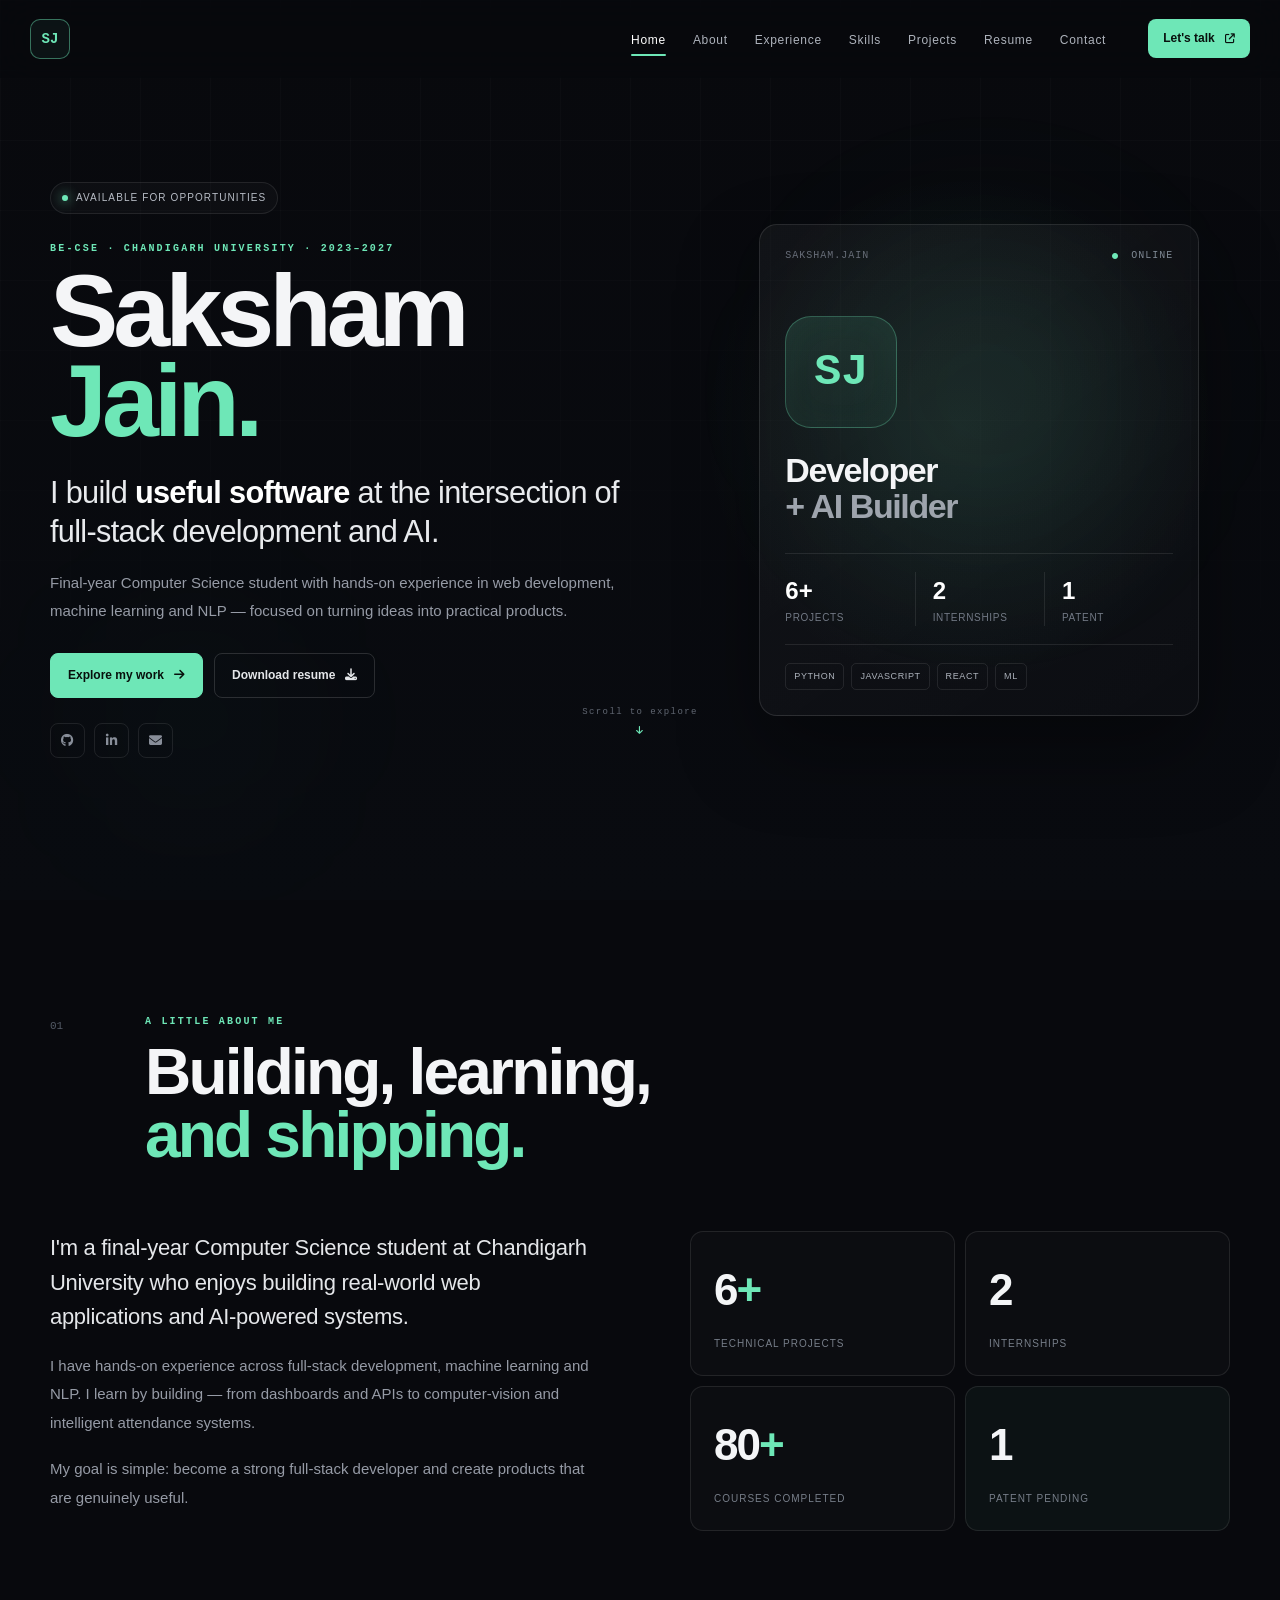
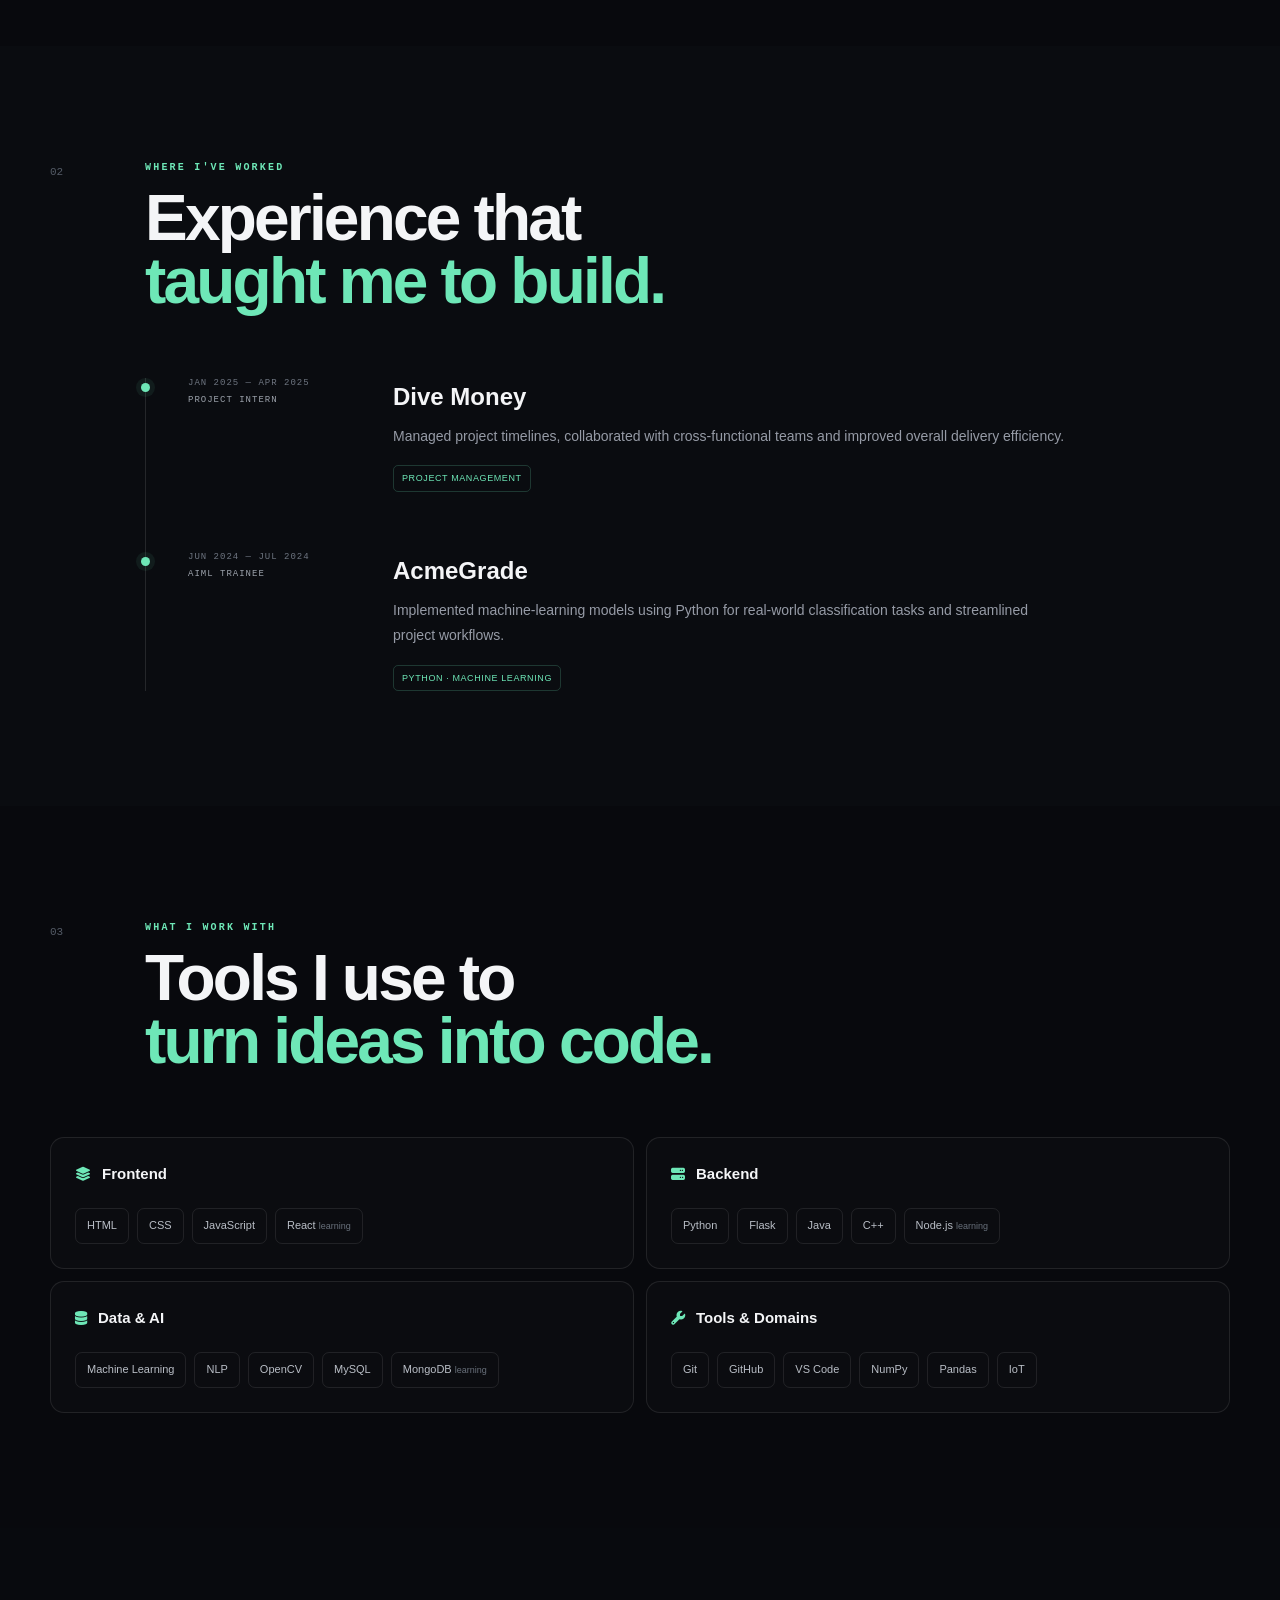
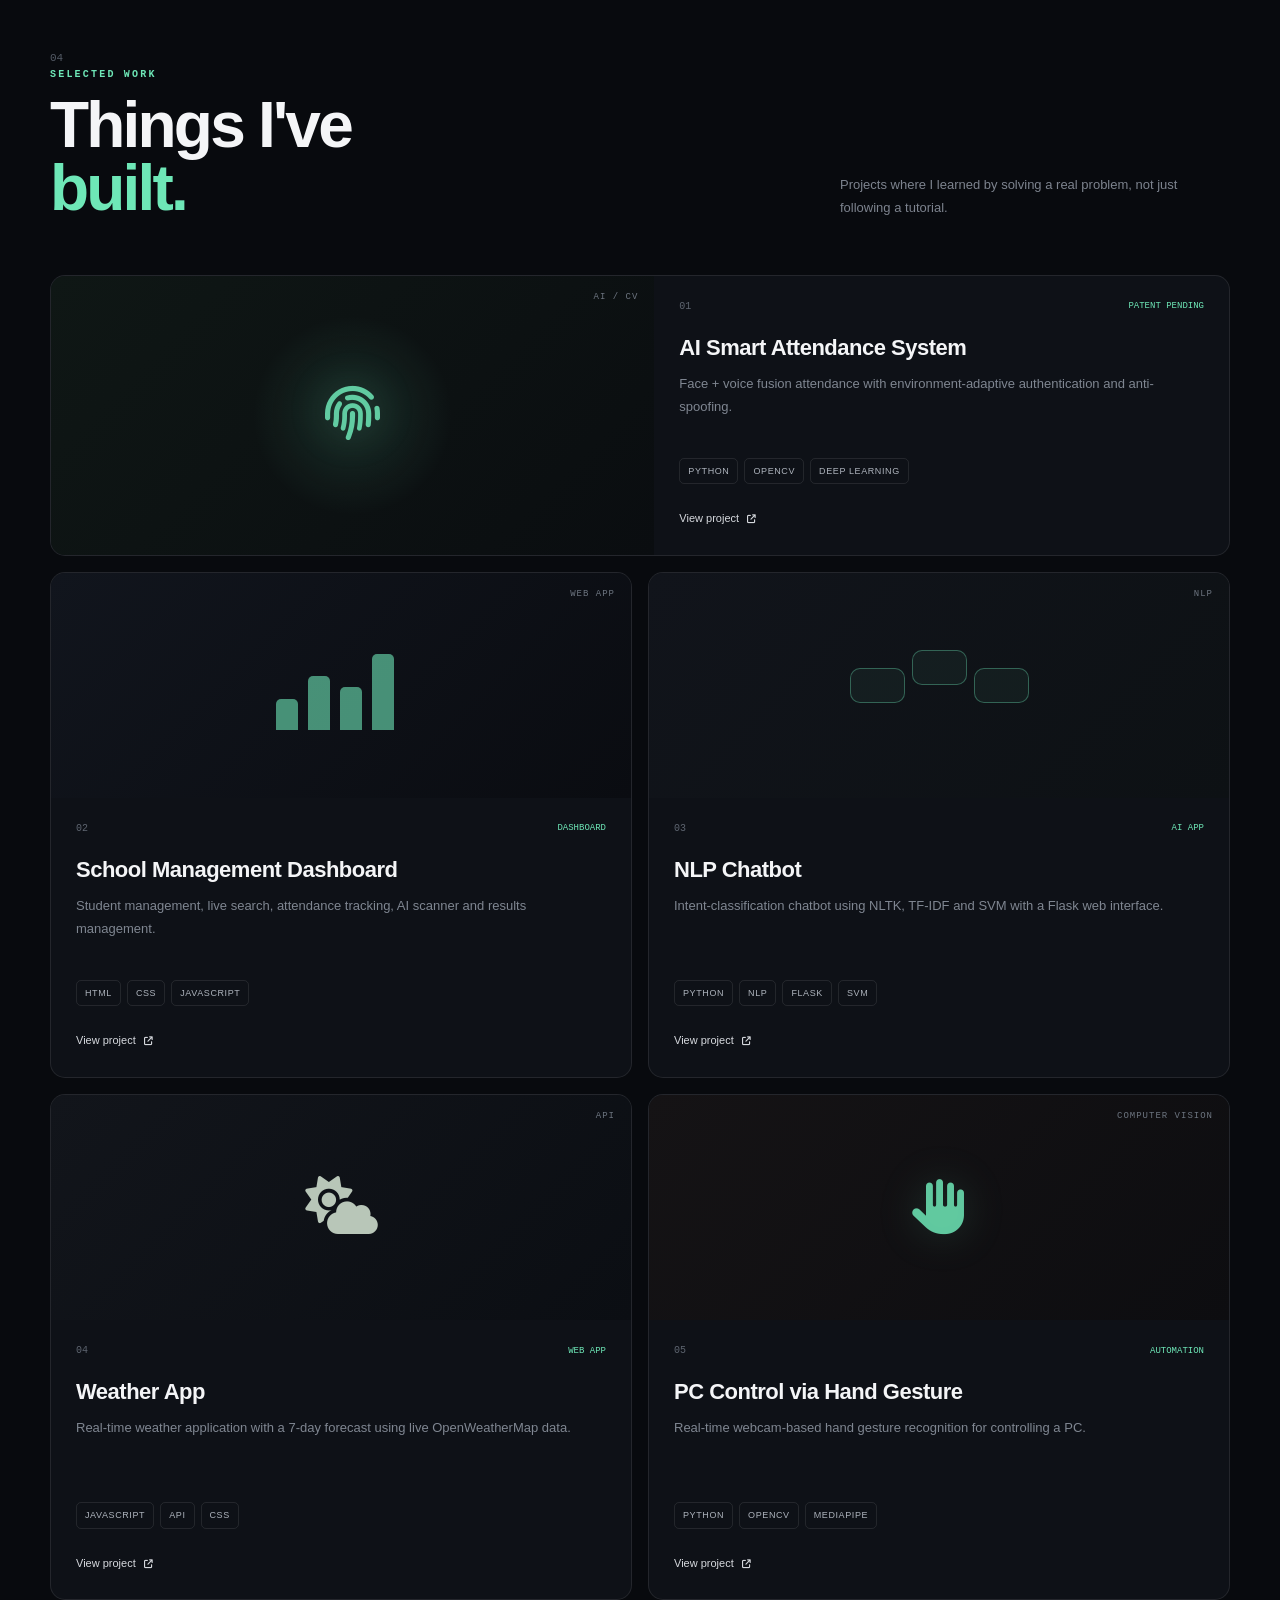
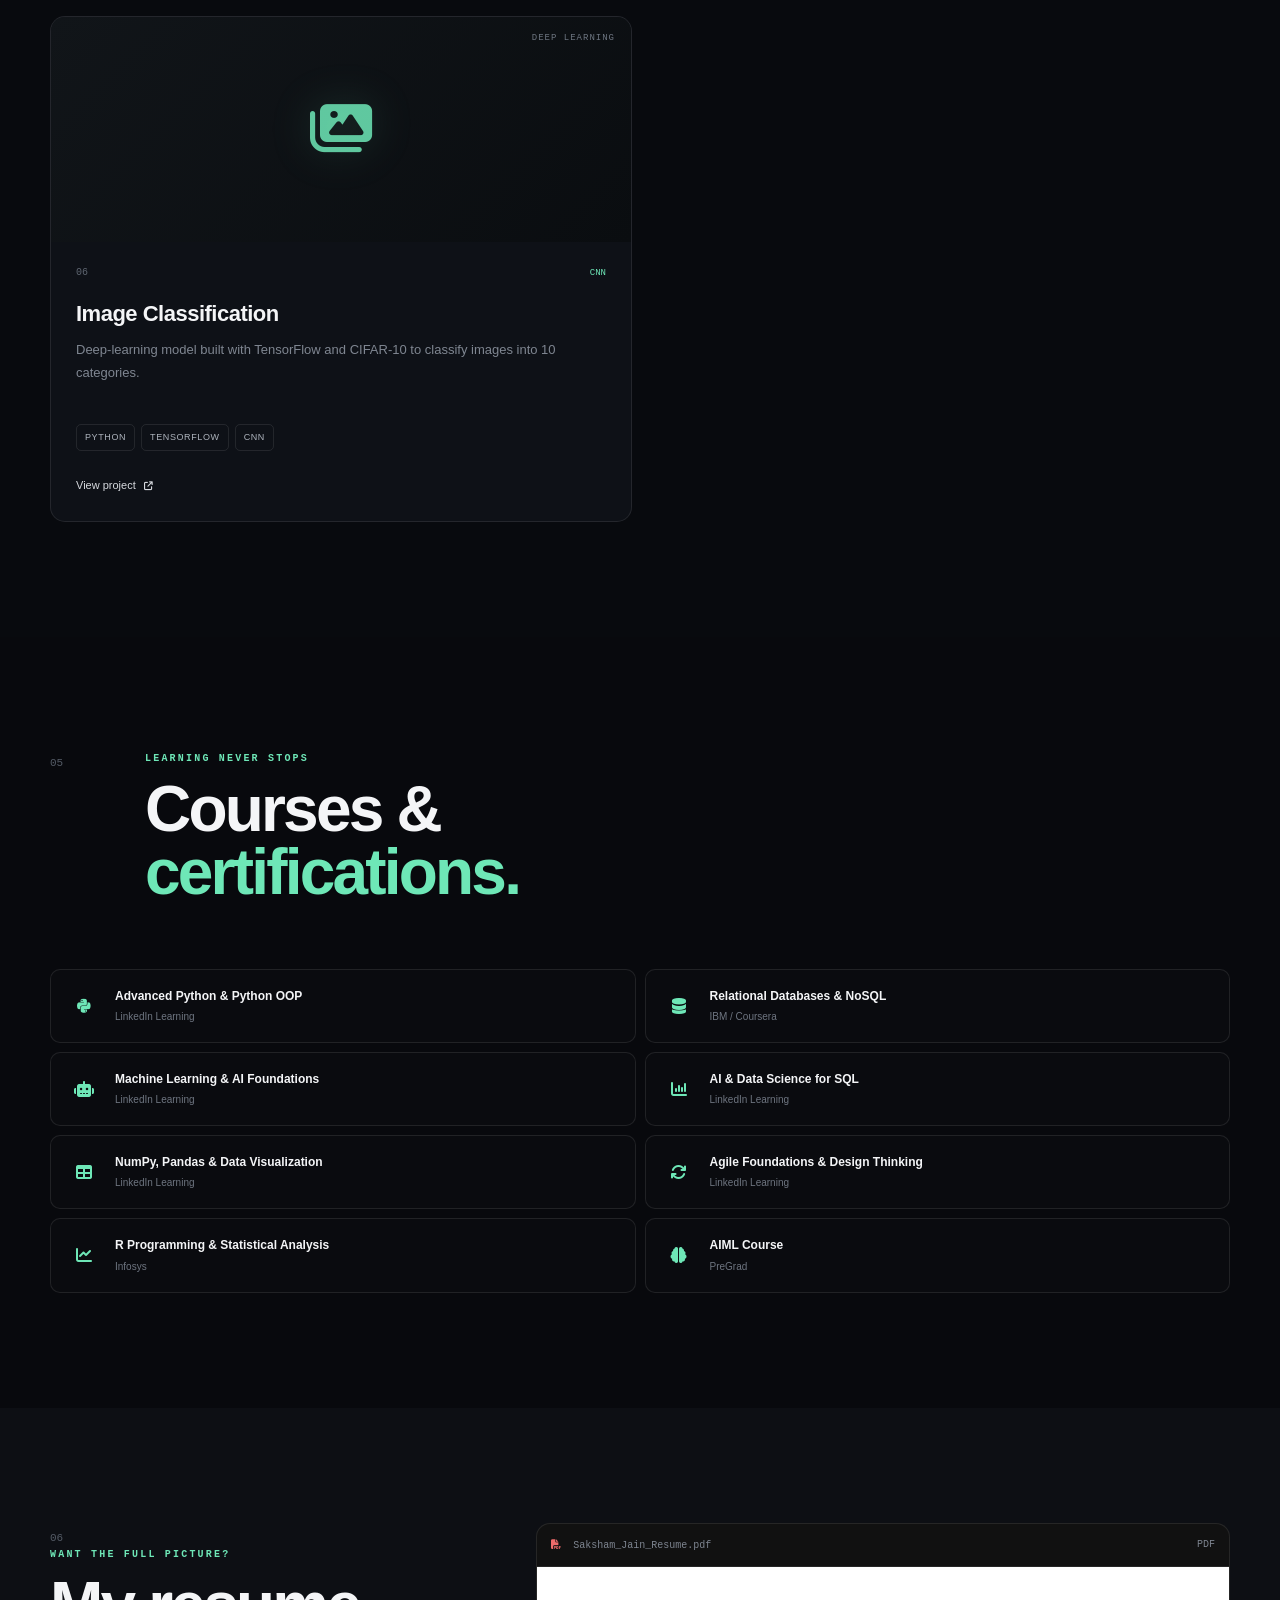
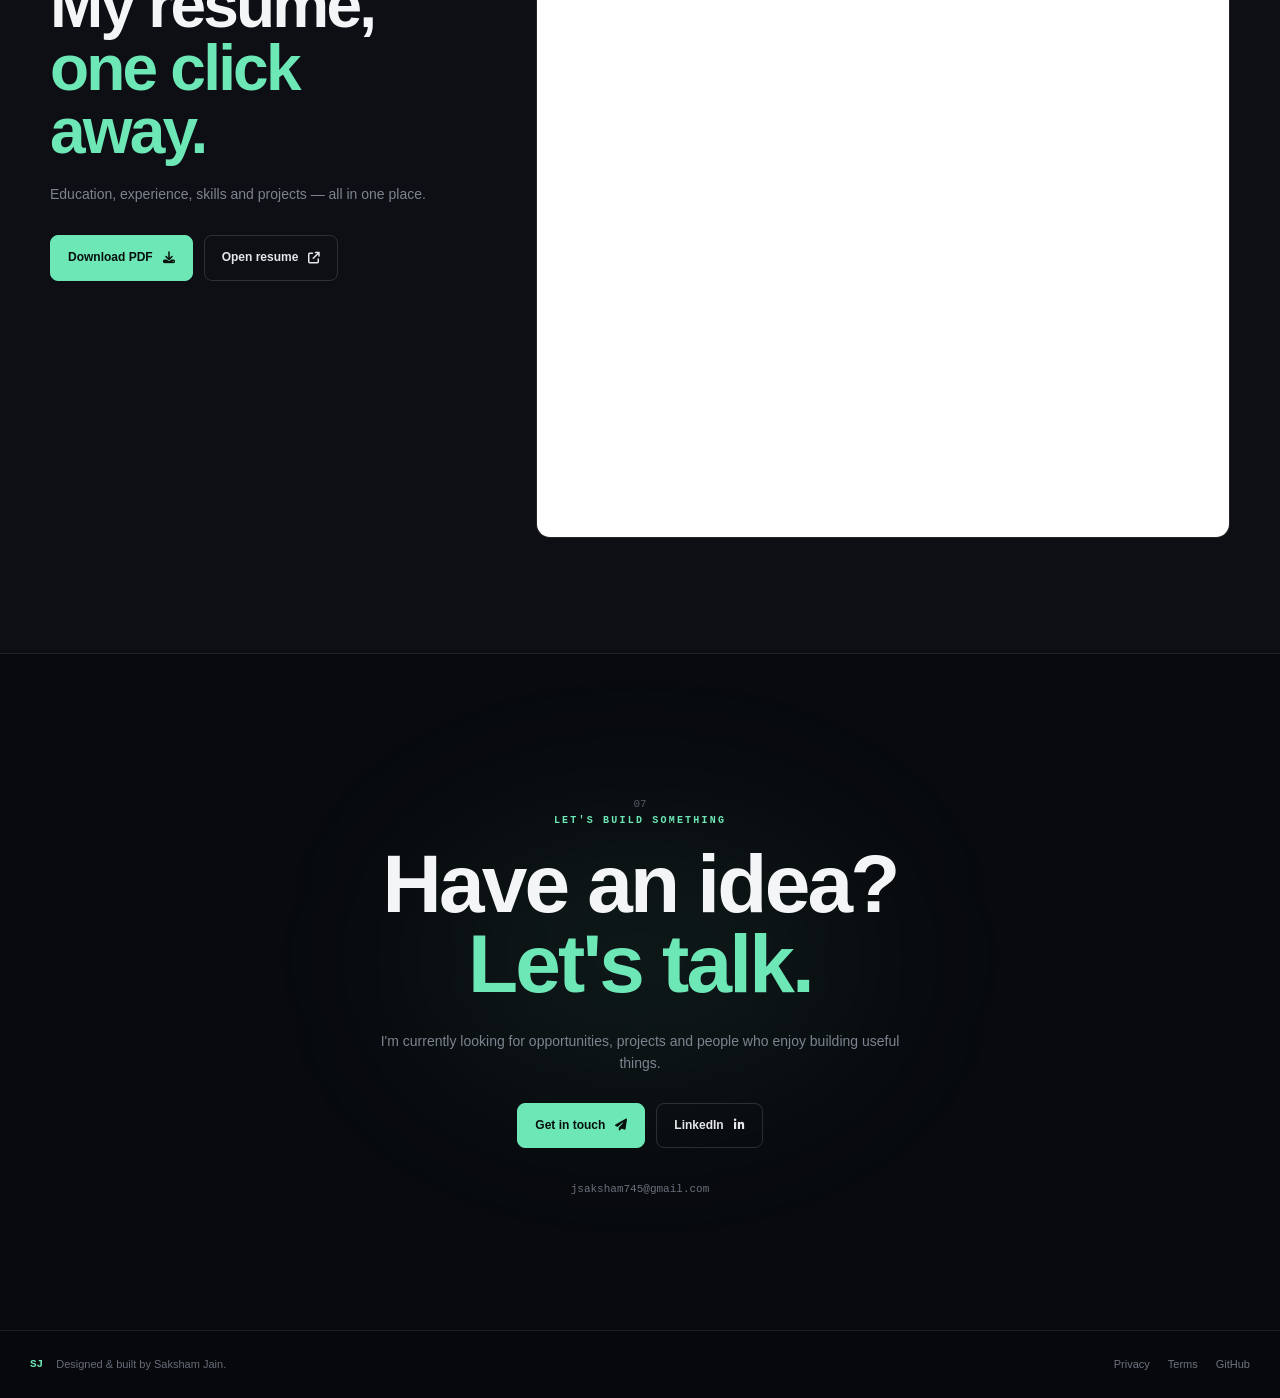
==== commit 3da2a299: "Update portfolio design" ====
--- a/index.html
+++ b/index.html
@@ -1,280 +1,158 @@
 <!DOCTYPE html>
 <html lang="en">
 <head>
-    <meta charset="UTF-8">
-    <meta name="viewport" content="width=device-width, initial-scale=1.0">
-    <title>Saksham Jain | Portfolio</title>
-    <link rel="icon" type="image/svg+xml" href="favicon.svg">
-    <link rel="stylesheet" href="style.css">
-    <link rel="stylesheet" href="https://cdnjs.cloudflare.com/ajax/libs/font-awesome/6.4.0/css/all.min.css">
+  <meta charset="UTF-8">
+  <meta name="viewport" content="width=device-width, initial-scale=1.0">
+  <meta name="description" content="Saksham Jain — BE-CSE student, full-stack developer and AI/ML enthusiast.">
+  <title>Saksham Jain | Developer Portfolio</title>
+  <link rel="icon" type="image/svg+xml" href="favicon.svg">
+  <link rel="stylesheet" href="style.css">
+  <link rel="stylesheet" href="https://cdnjs.cloudflare.com/ajax/libs/font-awesome/6.4.0/css/all.min.css">
 </head>
 <body>
+  <nav class="navbar" id="navbar">
+    <div class="nav-inner">
+      <a class="logo" href="#home" aria-label="Saksham Jain">SJ</a>
+      <button class="menu-toggle" id="menu-toggle" aria-label="Open menu" aria-expanded="false" aria-controls="nav-links">
+        <span></span><span></span><span></span>
+      </button>
+      <ul class="nav-links" id="nav-links">
+        <li><a class="active" href="#home">Home</a></li>
+        <li><a href="#about">About</a></li>
+        <li><a href="#experience">Experience</a></li>
+        <li><a href="#skills">Skills</a></li>
+        <li><a href="#projects">Projects</a></li>
+        <li><a href="#resume">Resume</a></li>
+        <li><a href="#contact">Contact</a></li>
+      </ul>
+      <a class="nav-cta" href="mailto:jsaksham745@gmail.com">Let's talk <i class="fas fa-arrow-up-right-from-square"></i></a>
+    </div>
+  </nav>
 
-    <!-- Navbar -->
-    <nav class="navbar">
-        <div class="logo">SJ</div>
-        <ul class="nav-links">
-            <li><a href="#home">Home</a></li>
-            <li><a href="#about">About</a></li>
-            <li><a href="#skills">Skills</a></li>
-            <li><a href="#projects">Projects</a></li>
-            <li><a href="#resume">Resume</a></li>
-            <li><a href="#certifications">Certifications</a></li>
-            <li><a href="#contact">Contact</a></li>
-        </ul>
-    </nav>
+  <main>
+    <section class="hero" id="home">
+      <div class="hero-bg-grid"></div>
+      <div class="hero-orb orb-one"></div>
+      <div class="hero-orb orb-two"></div>
+      <div class="hero-inner">
+        <div class="hero-copy reveal">
+          <div class="status-pill"><span class="status-dot"></span> Available for opportunities</div>
+          <p class="hero-kicker">BE-CSE · CHANDIGARH UNIVERSITY · 2023–2027</p>
+          <h1>Saksham<br><span>Jain.</span></h1>
+          <p class="hero-lead">I build <strong>useful software</strong> at the intersection of full-stack development and AI.</p>
+          <p class="hero-desc">Final-year Computer Science student with hands-on experience in web development, machine learning and NLP — focused on turning ideas into practical products.</p>
+          <div class="hero-actions">
+            <a class="btn btn-primary" href="#projects">Explore my work <i class="fas fa-arrow-right"></i></a>
+            <a class="btn btn-ghost" href="Saksham_Jain_Resume.pdf" download>Download resume <i class="fas fa-download"></i></a>
+          </div>
+          <div class="social-row">
+            <a href="https://github.com/SakshamJain2412" target="_blank" rel="noopener" aria-label="GitHub"><i class="fab fa-github"></i></a>
+            <a href="https://linkedin.com/in/saksham-jain-122187292" target="_blank" rel="noopener" aria-label="LinkedIn"><i class="fab fa-linkedin-in"></i></a>
+            <a href="mailto:jsaksham745@gmail.com" aria-label="Email"><i class="fas fa-envelope"></i></a>
+          </div>
+        </div>
 
-    <!-- Hero Section -->
-    <section class="hero" id="home">
-        <div class="hero-content">
-            <div class="avatar">SJ</div>
-            <h1>Saksham Jain</h1>
-            <p class="tagline">Full-stack developer building React/Node apps and applied ML/NLP systems</p>
-            <p class="subtitle">Final Year BE-CSE Student @ Chandigarh University</p>
-            <div class="hero-buttons">
-                <a href="#projects" class="btn btn-primary">View Projects</a>
-                <a href="https://github.com/SakshamJain2412" target="_blank" class="btn btn-secondary"><i class="fab fa-github"></i> GitHub</a>
-                <a href="https://linkedin.com/in/saksham-jain-122187292" target="_blank" class="btn btn-secondary"><i class="fab fa-linkedin"></i> LinkedIn</a>
+        <div class="hero-side reveal reveal-delay">
+          <div class="profile-card">
+            <div class="card-top"><span>SAKSHAM.JAIN</span><span class="card-live"><i class="fas fa-circle"></i> ONLINE</span></div>
+            <div class="profile-mark">SJ</div>
+            <h2>Developer<br><span>+ AI Builder</span></h2>
+            <div class="mini-stats">
+              <div><strong>6+</strong><span>Projects</span></div>
+              <div><strong>2</strong><span>Internships</span></div>
+              <div><strong>1</strong><span>Patent</span></div>
             </div>
-        </div>
+            <div class="tech-line"><span>Python</span><span>JavaScript</span><span>React</span><span>ML</span></div>
+          </div>
+      </div>
+      <a class="hero-scroll" href="#about"><span>Scroll to explore</span><i class="fas fa-arrow-down"></i></a>
     </section>
 
-    <!-- About Section -->
-    <section class="section" id="about">
-        <h2 class="section-title">About Me</h2>
-        <div class="about-content">
-            <div class="about-text">
-                <p>I'm a final year Computer Science student at Chandigarh University with a passion for building real-world web applications and AI-powered systems. I have hands-on experience in full stack web development, machine learning, and NLP.</p>
-                <p>With 2 internships, 6+ technical projects, and 80+ completed courses, I'm constantly learning and building. My goal is to become a full stack developer and create products that make a real difference.</p>
-                <div class="about-stats">
-                    <div class="stat">
-                        <h3>6+</h3>
-                        <p>Projects</p>
-                    </div>
-                    <div class="stat">
-                        <h3>2</h3>
-                        <p>Internships</p>
-                    </div>
-                    <div class="stat">
-                        <h3>80+</h3>
-                        <p>Courses</p>
-                    </div>
-                    <div class="stat">
-                        <h3>1</h3>
-                        <p>Patent</p>
-                    </div>
-                </div>
-            </div>
+    <section class="section about" id="about">
+      <div class="section-wrap">
+        <div class="section-heading reveal"><span class="section-number">01</span><div><p class="eyebrow">A little about me</p><h2>Building, learning,<br><span>and shipping.</span></h2></div></div>
+        <div class="about-grid">
+          <div class="about-copy reveal">
+            <p class="lead-copy">I'm a final-year Computer Science student at Chandigarh University who enjoys building real-world web applications and AI-powered systems.</p>
+            <p>I have hands-on experience across full-stack development, machine learning and NLP. I learn by building — from dashboards and APIs to computer-vision and intelligent attendance systems.</p>
+            <p>My goal is simple: become a strong full-stack developer and create products that are genuinely useful.</p>
+          </div>
+          <div class="stats-grid reveal reveal-delay">
+            <div class="stat-card"><strong>6<span>+</span></strong><small>Technical projects</small></div>
+            <div class="stat-card"><strong>2</strong><small>Internships</small></div>
+            <div class="stat-card"><strong>80<span>+</span></strong><small>Courses completed</small></div>
+            <div class="stat-card accent"><strong>1</strong><small>Patent pending</small></div>
+          </div>
         </div>
+      </div>
     </section>
 
-    <!-- Skills Section -->
-    <section class="section dark" id="skills">
-        <h2 class="section-title">Skills</h2>
-        <div class="skills-grid">
-            <div class="skill-card">
-                <i class="fab fa-html5"></i>
-                <p>HTML</p>
-            </div>
-            <div class="skill-card">
-                <i class="fab fa-css3-alt"></i>
-                <p>CSS</p>
-            </div>
-            <div class="skill-card">
-                <i class="fab fa-js"></i>
-                <p>JavaScript</p>
-            </div>
-            <div class="skill-card">
-                <i class="fab fa-python"></i>
-                <p>Python</p>
-            </div>
-            <div class="skill-card">
-                <i class="fab fa-java"></i>
-                <p>Java</p>
-            </div>
-            <div class="skill-card">
-                <i class="fab fa-react"></i>
-                <p>React (Learning)</p>
-            </div>
-            <div class="skill-card">
-                <i class="fab fa-node-js"></i>
-                <p>Node.js (Learning)</p>
-            </div>
-            <div class="skill-card">
-                <i class="fab fa-github"></i>
-                <p>Git & GitHub</p>
-            </div>
-            <div class="skill-card">
-                <i class="fas fa-brain"></i>
-                <p>Machine Learning</p>
-            </div>
-            <div class="skill-card">
-                <i class="fas fa-comment-dots"></i>
-                <p>NLP</p>
-            </div>
+    <section class="section experience-section" id="experience">
+      <div class="section-wrap">
+        <div class="section-heading reveal"><span class="section-number">02</span><div><p class="eyebrow">Where I've worked</p><h2>Experience that<br><span>taught me to build.</span></h2></div></div>
+        <div class="timeline">
+          <article class="timeline-item reveal"><div class="timeline-dot"></div><div class="timeline-meta"><span>JAN 2025 — APR 2025</span><span>PROJECT INTERN</span></div><div class="timeline-content"><h3>Dive Money</h3><p>Managed project timelines, collaborated with cross-functional teams and improved overall delivery efficiency.</p><span class="experience-tag">Project Management</span></div></article>
+          <article class="timeline-item reveal"><div class="timeline-dot"></div><div class="timeline-meta"><span>JUN 2024 — JUL 2024</span><span>AIML TRAINEE</span></div><div class="timeline-content"><h3>AcmeGrade</h3><p>Implemented machine-learning models using Python for real-world classification tasks and streamlined project workflows.</p><span class="experience-tag">Python · Machine Learning</span></div></article>
         </div>
+      </div>
     </section>
 
-    <!-- Projects Section -->
-    <section class="section" id="projects">
-        <h2 class="section-title">Projects</h2>
-        <div class="projects-grid">
-            <div class="project-card">
-                <div class="project-icon"><i class="fas fa-graduation-cap"></i></div>
-                <h3>School Management Dashboard</h3>
-                <p>Interactive dashboard with student management, attendance tracking, AI attendance scanner and results management.</p>
-                <div class="project-tags">
-                    <span>HTML</span><span>CSS</span><span>JavaScript</span>
-                </div>
-                <a href="https://github.com/SakshamJain2412/school-dashboard" target="_blank" class="project-link"><i class="fab fa-github"></i> View on GitHub</a>
-            </div>
-            <div class="project-card">
-                <div class="project-icon"><i class="fas fa-robot"></i></div>
-                <h3>NLP Chatbot</h3>
-                <p>AI-powered chatbot using Python, NLTK, TF-IDF and SVM for intent classification with Flask web interface.</p>
-                <div class="project-tags">
-                    <span>Python</span><span>NLP</span><span>Flask</span><span>SVM</span>
-                </div>
-                <a href="https://github.com/SakshamJain2412/nlp-chatbot" target="_blank" class="project-link"><i class="fab fa-github"></i> View on GitHub</a>
-            </div>
-            <div class="project-card">
-                <div class="project-icon"><i class="fas fa-cloud-sun"></i></div>
-                <h3>Weather App</h3>
-                <p>Real-time weather application with 7-day forecast using OpenWeatherMap API.</p>
-                <div class="project-tags">
-                    <span>HTML</span><span>CSS</span><span>JavaScript</span><span>API</span>
-                </div>
-                <a href="https://github.com/SakshamJain2412/weather-app" target="_blank" class="project-link"><i class="fab fa-github"></i> View on GitHub</a>
-            </div>
-            <div class="project-card">
-                <div class="project-icon"><i class="fas fa-hand"></i></div>
-                <h3>PC Control via Hand Gesture</h3>
-                <p>Computer vision system to control PC using real-time hand gesture recognition via webcam.</p>
-                <div class="project-tags">
-                    <span>Python</span><span>OpenCV</span><span>MediaPipe</span>
-                </div>
-                <a href="https://github.com/SakshamJain2412" target="_blank" class="project-link"><i class="fab fa-github"></i> View on GitHub</a>
-            </div>
-            <div class="project-card">
-                <div class="project-icon"><i class="fas fa-brain"></i></div>
-                <h3>AI Smart Attendance System</h3>
-                <p>Patent-pending AI attendance system using face and voice fusion with environment-adaptive authentication.</p>
-                <div class="project-tags">
-                    <span>Python</span><span>OpenCV</span><span>Deep Learning</span>
-                </div>
-                <a href="https://github.com/SakshamJain2412" target="_blank" class="project-link"><i class="fab fa-github"></i> View on GitHub</a>
-            </div>
+    <section class="section skills-section" id="skills">
+      <div class="section-wrap">
+        <div class="section-heading reveal"><span class="section-number">03</span><div><p class="eyebrow">What I work with</p><h2>Tools I use to<br><span>turn ideas into code.</span></h2></div></div>
+        <div class="skill-groups">
+          <div class="skill-group reveal"><div class="skill-group-head"><i class="fas fa-layer-group"></i><h3>Frontend</h3></div><div class="skill-list"><span>HTML</span><span>CSS</span><span>JavaScript</span><span>React <em>learning</em></span></div></div>
+          <div class="skill-group reveal"><div class="skill-group-head"><i class="fas fa-server"></i><h3>Backend</h3></div><div class="skill-list"><span>Python</span><span>Flask</span><span>Java</span><span>C++</span><span>Node.js <em>learning</em></span></div></div>
+          <div class="skill-group reveal"><div class="skill-group-head"><i class="fas fa-database"></i><h3>Data & AI</h3></div><div class="skill-list"><span>Machine Learning</span><span>NLP</span><span>OpenCV</span><span>MySQL</span><span>MongoDB <em>learning</em></span></div></div>
+          <div class="skill-group reveal"><div class="skill-group-head"><i class="fas fa-wrench"></i><h3>Tools & Domains</h3></div><div class="skill-list"><span>Git</span><span>GitHub</span><span>VS Code</span><span>NumPy</span><span>Pandas</span><span>IoT</span></div></div>
         </div>
-    </section>
-    <!-- Certifications Section -->
-<section class="section" id="certifications">
-    <h2 class="section-title">Certifications</h2>
-    <div class="cert-grid">
-        <div class="cert-card">
-            <div class="cert-icon"><i class="fab fa-python"></i></div>
-            <h3>Advanced Python & Python OOP</h3>
-            <p>LinkedIn Learning</p>
-        </div>
-        <div class="cert-card">
-            <div class="cert-icon"><i class="fas fa-database"></i></div>
-            <h3>Introduction to Relational Databases & NoSQL</h3>
-            <p>IBM / Coursera</p>
-        </div>
-        <div class="cert-card">
-            <div class="cert-icon"><i class="fas fa-robot"></i></div>
-            <h3>Machine Learning Foundations & AI Foundations</h3>
-            <p>LinkedIn Learning</p>
-        </div>
-        <div class="cert-card">
-            <div class="cert-icon"><i class="fas fa-chart-column"></i></div>
-            <h3>Complete Guide to AI & Data Science for SQL</h3>
-            <p>LinkedIn Learning</p>
-        </div>
-        <div class="cert-card">
-            <div class="cert-icon"><i class="fas fa-calculator"></i></div>
-            <h3>NumPy, Pandas & Data Visualization</h3>
-            <p>LinkedIn Learning</p>
-        </div>
-        <div class="cert-card">
-            <div class="cert-icon"><i class="fas fa-bolt"></i></div>
-            <h3>IoT Foundations & Arduino</h3>
-            <p>LinkedIn Learning</p>
-        </div>
-        <div class="cert-card">
-            <div class="cert-icon"><i class="fas fa-arrows-rotate"></i></div>
-            <h3>Agile Foundations & Design Thinking</h3>
-            <p>LinkedIn Learning</p>
-        </div>
-        <div class="cert-card">
-            <div class="cert-icon"><i class="fas fa-chart-line"></i></div>
-            <h3>Fundamentals of R Programming & Statistical Analysis</h3>
-            <p>Infosys</p>
-        </div>
-        <div class="cert-card">
-            <div class="cert-icon"><i class="fas fa-brain"></i></div>
-            <h3>AIML Course</h3>
-            <p>PreGrad</p>
-        </div>
-        <div class="cert-card">
-            <div class="cert-icon"><i class="fas fa-palette"></i></div>
-            <h3>Generative AI for Designers</h3>
-            <p>Coursera</p>
-        </div>
-        <div class="cert-card">
-            <div class="cert-icon"><i class="fas fa-cloud"></i></div>
-            <h3>Learning Cloud Computing: Core Concepts</h3>
-            <p>LinkedIn Learning</p>
-        </div>
-        <div class="cert-card">
-            <div class="cert-icon"><i class="fas fa-chart-line"></i></div>
-            <h3>Statistics Foundations 1, 2 & 3</h3>
-            <p>LinkedIn Learning</p>
-        </div>
-    </div>
-</section>
-   <!-- Resume Section -->
-<section class="section dark" id="resume">
-    <h2 class="section-title">Resume</h2>
-    <div class="resume-content">
-        <p class="resume-desc">Here's a quick look at my resume. Download it or view it below!</p>
-        <div class="resume-buttons">
-            <a href="Saksham_Jain_Resume.pdf" download class="btn btn-primary">
-                <i class="fas fa-download"></i> Download PDF
-            </a>
-            <a href="Saksham_Jain_Resume.pdf" target="_blank" class="btn btn-secondary">
-                <i class="fas fa-external-link-alt"></i> Open in New Tab
-            </a>
-        </div>
-        <div class="resume-embed">
-            <div class="resume-header">
-                <span><i class="fas fa-file-pdf"></i> Saksham_Jain_Resume.pdf</span>
-                <div class="resume-dots">
-                    <span></span><span></span><span></span>
-                </div>
-            </div>
-            <iframe src="Saksham_Jain_Resume.pdf" width="100%" height="650px"></iframe>
-        </div>
-    </div>
-</section>
-    <!-- Contact Section -->
-    <section class="section dark" id="contact">
-        <h2 class="section-title">Get In Touch</h2>
-        <div class="contact-content">
-            <p>I'm currently looking for opportunities. If you have a project, a job offer, or just want to say hi, my inbox is open.</p>
-            <div class="contact-links">
-                <a href="mailto:jsaksham745@gmail.com" class="contact-btn"><i class="fas fa-envelope"></i> jsaksham745@gmail.com</a>
-                <a href="https://linkedin.com/in/saksham-jain-122187292" target="_blank" class="contact-btn"><i class="fab fa-linkedin"></i> LinkedIn</a>
-                <a href="https://github.com/SakshamJain2412" target="_blank" class="contact-btn"><i class="fab fa-github"></i> GitHub</a>
-            </div>
-        </div>
+      </div>
     </section>
 
-    <!-- Footer -->
-    <footer>
-        <p>Designed & Built by <span>Saksham Jain</span></p>
-        <p class="footer-links"><a href="privacy.html">Privacy Policy</a> · <a href="terms.html">Terms & Conditions</a></p>
-    </footer>
+    <section class="section projects-section" id="projects">
+      <div class="section-wrap">
+        <div class="projects-heading reveal"><div><span class="section-number">04</span><p class="eyebrow">Selected work</p><h2>Things I've<br><span>built.</span></h2></div><p>Projects where I learned by solving a real problem, not just following a tutorial.</p></div>
+        <div class="projects-grid">
+          <article class="project-card featured reveal"><div class="project-visual visual-attendance"><div class="visual-icon"><i class="fas fa-fingerprint"></i></div><span>AI / CV</span></div><div class="project-body"><div class="project-top"><span class="project-index">01</span><span class="project-type">Patent pending</span></div><h3>AI Smart Attendance System</h3><p>Face + voice fusion attendance with environment-adaptive authentication and anti-spoofing.</p><div class="tags"><span>Python</span><span>OpenCV</span><span>Deep Learning</span></div><a href="https://github.com/SakshamJain2412" target="_blank" rel="noopener">View project <i class="fas fa-arrow-up-right-from-square"></i></a></div></article>
+          <article class="project-card reveal"><div class="project-visual visual-dashboard"><div class="dashboard-bars"><i></i><i></i><i></i><i></i></div><span>WEB APP</span></div><div class="project-body"><div class="project-top"><span class="project-index">02</span><span class="project-type">Dashboard</span></div><h3>School Management Dashboard</h3><p>Student management, live search, attendance tracking, AI scanner and results management.</p><div class="tags"><span>HTML</span><span>CSS</span><span>JavaScript</span></div><a href="https://github.com/SakshamJain2412/school-dashboard" target="_blank" rel="noopener">View project <i class="fas fa-arrow-up-right-from-square"></i></a></div></article>
+          <article class="project-card reveal"><div class="project-visual visual-chatbot"><div class="chat-bubbles"><b></b><b></b><b></b></div><span>NLP</span></div><div class="project-body"><div class="project-top"><span class="project-index">03</span><span class="project-type">AI app</span></div><h3>NLP Chatbot</h3><p>Intent-classification chatbot using NLTK, TF-IDF and SVM with a Flask web interface.</p><div class="tags"><span>Python</span><span>NLP</span><span>Flask</span><span>SVM</span></div><a href="https://github.com/SakshamJain2412/nlp-chatbot" target="_blank" rel="noopener">View project <i class="fas fa-arrow-up-right-from-square"></i></a></div></article>
+          <article class="project-card reveal"><div class="project-visual visual-weather"><div class="weather-sun"><i class="fas fa-cloud-sun"></i></div><span>API</span></div><div class="project-body"><div class="project-top"><span class="project-index">04</span><span class="project-type">Web app</span></div><h3>Weather App</h3><p>Real-time weather application with a 7-day forecast using live OpenWeatherMap data.</p><div class="tags"><span>JavaScript</span><span>API</span><span>CSS</span></div><a href="https://github.com/SakshamJain2412/weather-app" target="_blank" rel="noopener">View project <i class="fas fa-arrow-up-right-from-square"></i></a></div></article>
+          <article class="project-card reveal"><div class="project-visual visual-vision"><div class="hand-icon"><i class="fas fa-hand"></i></div><span>COMPUTER VISION</span></div><div class="project-body"><div class="project-top"><span class="project-index">05</span><span class="project-type">Automation</span></div><h3>PC Control via Hand Gesture</h3><p>Real-time webcam-based hand gesture recognition for controlling a PC.</p><div class="tags"><span>Python</span><span>OpenCV</span><span>MediaPipe</span></div><a href="https://github.com/SakshamJain2412" target="_blank" rel="noopener">View project <i class="fas fa-arrow-up-right-from-square"></i></a></div></article>
+          <article class="project-card reveal"><div class="project-visual visual-classification"><div class="class-icon"><i class="fas fa-images"></i></div><span>DEEP LEARNING</span></div><div class="project-body"><div class="project-top"><span class="project-index">06</span><span class="project-type">CNN</span></div><h3>Image Classification</h3><p>Deep-learning model built with TensorFlow and CIFAR-10 to classify images into 10 categories.</p><div class="tags"><span>Python</span><span>TensorFlow</span><span>CNN</span></div><a href="https://github.com/SakshamJain2412" target="_blank" rel="noopener">View project <i class="fas fa-arrow-up-right-from-square"></i></a></div></article>
+        </div>
+      </div>
+    </section>
 
-    <script src="script.js"></script>
+    <section class="section certifications-section" id="certifications">
+      <div class="section-wrap">
+        <div class="section-heading reveal"><span class="section-number">05</span><div><p class="eyebrow">Learning never stops</p><h2>Courses &<br><span>certifications.</span></h2></div></div>
+        <div class="cert-grid">
+          <div class="cert-item reveal"><i class="fab fa-python"></i><div><strong>Advanced Python & Python OOP</strong><small>LinkedIn Learning</small></div></div>
+          <div class="cert-item reveal"><i class="fas fa-database"></i><div><strong>Relational Databases & NoSQL</strong><small>IBM / Coursera</small></div></div>
+          <div class="cert-item reveal"><i class="fas fa-robot"></i><div><strong>Machine Learning & AI Foundations</strong><small>LinkedIn Learning</small></div></div>
+          <div class="cert-item reveal"><i class="fas fa-chart-column"></i><div><strong>AI & Data Science for SQL</strong><small>LinkedIn Learning</small></div></div>
+          <div class="cert-item reveal"><i class="fas fa-table"></i><div><strong>NumPy, Pandas & Data Visualization</strong><small>LinkedIn Learning</small></div></div>
+          <div class="cert-item reveal"><i class="fas fa-arrows-rotate"></i><div><strong>Agile Foundations & Design Thinking</strong><small>LinkedIn Learning</small></div></div>
+          <div class="cert-item reveal"><i class="fas fa-chart-line"></i><div><strong>R Programming & Statistical Analysis</strong><small>Infosys</small></div></div>
+          <div class="cert-item reveal"><i class="fas fa-brain"></i><div><strong>AIML Course</strong><small>PreGrad</small></div></div>
+        </div>
+      </div>
+    </section>
+
+    <section class="section resume-section" id="resume">
+      <div class="section-wrap resume-wrap">
+        <div class="resume-copy reveal"><span class="section-number">06</span><p class="eyebrow">Want the full picture?</p><h2>My resume,<br><span>one click away.</span></h2><p>Education, experience, skills and projects — all in one place.</p><div class="hero-actions"><a class="btn btn-primary" href="Saksham_Jain_Resume.pdf" download>Download PDF <i class="fas fa-download"></i></a><a class="btn btn-ghost" href="Saksham_Jain_Resume.pdf" target="_blank" rel="noopener">Open resume <i class="fas fa-arrow-up-right-from-square"></i></a></div></div>
+        <div class="resume-preview reveal reveal-delay"><div class="preview-top"><span><i class="fas fa-file-pdf"></i> Saksham_Jain_Resume.pdf</span><span>PDF</span></div><iframe src="Saksham_Jain_Resume.pdf" title="Saksham Jain resume"></iframe></div>
+      </div>
+    </section>
+
+    <section class="contact-section" id="contact">
+      <div class="contact-glow"></div>
+      <div class="contact-inner reveal"><span class="section-number">07</span><p class="eyebrow">Let's build something</p><h2>Have an idea?<br><span>Let's talk.</span></h2><p>I'm currently looking for opportunities, projects and people who enjoy building useful things.</p><div class="contact-actions"><a class="btn btn-primary" href="mailto:jsaksham745@gmail.com">Get in touch <i class="fas fa-paper-plane"></i></a><a class="btn btn-ghost" href="https://linkedin.com/in/saksham-jain-122187292" target="_blank" rel="noopener">LinkedIn <i class="fab fa-linkedin-in"></i></a></div><div class="contact-email">jsaksham745@gmail.com</div></div>
+    </section>
+  </main>
+
+  <footer><div><strong>SJ</strong><span>Designed & built by Saksham Jain.</span></div><div class="footer-links"><a href="privacy.html">Privacy</a><a href="terms.html">Terms</a><a href="https://github.com/SakshamJain2412" target="_blank" rel="noopener">GitHub</a></div></footer>
+  <script src="script.js"></script>
 </body>
-</html>+</html>
--- a/style.css
+++ b/style.css
@@ -1,739 +1,14 @@
-* {
-    margin: 0;
-    padding: 0;
-    box-sizing: border-box;
-    font-family: 'Segoe UI', sans-serif;
-    scroll-behavior: smooth;
-}
-
-/* Scrollbar */
-::-webkit-scrollbar { width: 6px; }
-::-webkit-scrollbar-track { background: #0a0a0f; }
-::-webkit-scrollbar-thumb { background: #38bdf8; border-radius: 3px; }
-
-/* Navbar */
-.navbar {
-    position: fixed;
-    top: 0;
-    width: 100%;
-    background: rgba(10, 10, 15, 0.95);
-    backdrop-filter: blur(10px);
-    padding: 16px 60px;
-    display: flex;
-    justify-content: space-between;
-    align-items: center;
-    z-index: 1000;
-    border-bottom: 1px solid rgba(124, 115, 230, 0.3);
-}
-
-.logo {
-    font-size: 24px;
-    font-weight: 700;
-    color: #38bdf8;
-    font-family: 'Courier New', monospace;
-    letter-spacing: 2px;
-}
-
-.nav-links {
-    list-style: none;
-    display: flex;
-    gap: 32px;
-}
-
-.nav-links a {
-    color: rgba(255,255,255,0.6);
-    text-decoration: none;
-    font-size: 13px;
-    letter-spacing: 1px;
-    text-transform: uppercase;
-    transition: color 0.3s;
-    font-family: 'Courier New', monospace;
-}
-
-.nav-links a:hover, .nav-links a.active {
-    color: #38bdf8;
-}
-
-/* Hero */
-.hero {
-    min-height: 100vh;
-    background: #0a0a0f;
-    display: flex;
-    align-items: center;
-    justify-content: center;
-    text-align: center;
-    padding: 100px 20px 60px;
-    position: relative;
-    overflow: hidden;
-}
-
-.hero::after {
-    content: '';
-    position: absolute;
-    inset: 0;
-    background-image: 
-        linear-gradient(rgba(56,189,248,0.05) 1px, transparent 1px),
-        linear-gradient(90deg, rgba(56,189,248,0.05) 1px, transparent 1px);
-    background-size: 50px 50px;
-    pointer-events: none;
-}
-
-.hero-content {
-    max-width: 700px;
-    position: relative;
-    z-index: 1;
-}
-
-.avatar {
-    width: 130px;
-    height: 130px;
-    background: #38bdf8;
-    border-radius: 50%;
-    display: flex;
-    align-items: center;
-    justify-content: center;
-    font-size: 44px;
-    font-weight: 700;
-    color: white;
-    margin: 0 auto 24px;
-    border: 3px solid rgba(56,189,248,0.5);
-    box-shadow: 0 0 30px rgba(56,189,248,0.4);
-    font-family: 'Courier New', monospace;
-}
-
-.hero h1 {
-    font-size: 52px;
-    color: white;
-    margin-bottom: 12px;
-    letter-spacing: 2px;
-}
-
-.hero h1 span {
-    color: #38bdf8;
-}
-
-.tagline {
-    font-size: 18px;
-    color: #38bdf8;
-    margin-bottom: 8px;
-    font-family: 'Courier New', monospace;
-}
-
-.tagline::before {
-    content: '> ';
-    color: #38bdf8;
-}
-
-.subtitle {
-    font-size: 14px;
-    color: rgba(255,255,255,0.4);
-    margin-bottom: 32px;
-    letter-spacing: 1px;
-    text-transform: uppercase;
-}
-
-.hero-buttons {
-    display: flex;
-    gap: 16px;
-    justify-content: center;
-    flex-wrap: wrap;
-}
-
-.btn {
-    padding: 12px 28px;
-    border-radius: 4px;
-    text-decoration: none;
-    font-size: 13px;
-    font-weight: 500;
-    transition: all 0.3s;
-    letter-spacing: 1px;
-    text-transform: uppercase;
-    font-family: 'Courier New', monospace;
-}
-
-.btn-primary {
-    background: #38bdf8;
-    color: white;
-    border: 1px solid #38bdf8;
-}
-
-.btn-primary:hover {
-    background: transparent;
-    color: #38bdf8;
-    box-shadow: 0 0 20px rgba(56,189,248,0.4);
-}
-
-.btn-secondary {
-    background: transparent;
-    color: rgba(255,255,255,0.7);
-    border: 1px solid rgba(255,255,255,0.2);
-}
-
-.btn-secondary:hover {
-    border-color: #38bdf8;
-    color: #38bdf8;
-    box-shadow: 0 0 20px rgba(56,189,248,0.2);
-}
-
-/* Sections */
-.section {
-    padding: 80px 60px;
-    background: #0d0d14;
-}
-
-.section.dark {
-    background: #0a0a0f;
-}
-
-.section-title {
-    font-size: 28px;
-    color: white;
-    text-align: center;
-    margin-bottom: 48px;
-    font-family: 'Courier New', monospace;
-    letter-spacing: 2px;
-    text-transform: uppercase;
-}
-
-.section-title::before {
-    content: '// ';
-    color: #38bdf8;
-}
-
-.section-title::after {
-    content: '';
-    display: block;
-    width: 60px;
-    height: 2px;
-    background: #38bdf8;
-    margin: 12px auto 0;
-}
-
-/* About */
-.about-content {
-    max-width: 800px;
-    margin: 0 auto;
-}
-
-.about-text p {
-    color: rgba(255,255,255,0.6);
-    font-size: 15px;
-    line-height: 1.9;
-    margin-bottom: 16px;
-}
-
-.about-stats {
-    display: grid;
-    grid-template-columns: repeat(4, 1fr);
-    gap: 20px;
-    margin-top: 32px;
-}
-
-.stat {
-    background: rgba(56,189,248,0.1);
-    border: 1px solid rgba(56,189,248,0.2);
-    border-radius: 8px;
-    padding: 20px;
-    text-align: center;
-    transition: all 0.3s;
-}
-
-.stat:hover {
-    border-color: #38bdf8;
-    box-shadow: 0 0 20px rgba(56,189,248,0.2);
-}
-
-.stat h3 {
-    font-size: 36px;
-    color: #38bdf8;
-    font-weight: 700;
-    font-family: 'Courier New', monospace;
-}
-
-.stat p {
-    color: rgba(255,255,255,0.5);
-    font-size: 13px;
-    margin-top: 4px;
-    text-transform: uppercase;
-    letter-spacing: 1px;
-}
-
-/* Skills */
-.skills-grid {
-    display: grid;
-    grid-template-columns: repeat(5, 1fr);
-    gap: 16px;
-    max-width: 900px;
-    margin: 0 auto;
-}
-
-.skill-card {
-    background: rgba(56,189,248,0.05);
-    border: 1px solid rgba(56,189,248,0.15);
-    border-radius: 8px;
-    padding: 24px;
-    text-align: center;
-    transition: all 0.3s;
-    cursor: default;
-}
-
-.skill-card:hover {
-    background: rgba(56,189,248,0.15);
-    border-color: #38bdf8;
-    transform: translateY(-4px);
-    box-shadow: 0 0 20px rgba(56,189,248,0.3);
-}
-
-.skill-card i {
-    font-size: 32px;
-    color: #38bdf8;
-    margin-bottom: 10px;
-    display: block;
-}
-
-.skill-card p {
-    color: rgba(255,255,255,0.7);
-    font-size: 12px;
-    text-transform: uppercase;
-    letter-spacing: 1px;
-}
-
-/* Projects */
-.projects-grid {
-    display: grid;
-    grid-template-columns: repeat(3, 1fr);
-    gap: 20px;
-    max-width: 1100px;
-    margin: 0 auto;
-}
-
-.project-card {
-    background: rgba(56,189,248,0.05);
-    border: 1px solid rgba(56,189,248,0.15);
-    border-radius: 8px;
-    padding: 28px;
-    transition: all 0.3s;
-    position: relative;
-    overflow: hidden;
-}
-
-.project-card::before {
-    content: '';
-    position: absolute;
-    top: 0;
-    left: 0;
-    width: 3px;
-    height: 100%;
-    background: #38bdf8;
-    opacity: 0;
-    transition: opacity 0.3s;
-}
-
-.project-card:hover {
-    border-color: #38bdf8;
-    transform: translateY(-6px);
-    box-shadow: 0 0 30px rgba(56,189,248,0.2);
-}
-
-.project-card:hover::before {
-    opacity: 1;
-}
-
-.project-icon {
-    font-size: 32px;
-    color: #38bdf8;
-    margin-bottom: 16px;
-}
-
-.project-card h3 {
-    color: white;
-    font-size: 17px;
-    margin-bottom: 12px;
-    font-family: 'Courier New', monospace;
-}
-
-.project-card p {
-    color: rgba(255,255,255,0.5);
-    font-size: 13px;
-    line-height: 1.7;
-    margin-bottom: 16px;
-}
-
-.project-tags {
-    display: flex;
-    flex-wrap: wrap;
-    gap: 8px;
-    margin-bottom: 16px;
-}
-
-.project-tags span {
-    background: rgba(56,189,248,0.15);
-    color: #38bdf8;
-    padding: 3px 10px;
-    border-radius: 3px;
-    font-size: 11px;
-    font-family: 'Courier New', monospace;
-    border: 1px solid rgba(56,189,248,0.3);
-}
-
-.project-link {
-    color: #38bdf8;
-    text-decoration: none;
-    font-size: 13px;
-    font-family: 'Courier New', monospace;
-    transition: all 0.3s;
-}
-
-.project-link:hover {
-    color: #38bdf8;
-}
-
-/* Contact */
-.contact-content {
-    text-align: center;
-    max-width: 600px;
-    margin: 0 auto;
-}
-
-.contact-content p {
-    color: rgba(255,255,255,0.5);
-    font-size: 15px;
-    line-height: 1.9;
-    margin-bottom: 32px;
-}
-
-.contact-links {
-    display: flex;
-    gap: 16px;
-    justify-content: center;
-    flex-wrap: wrap;
-}
-
-.contact-btn {
-    padding: 12px 24px;
-    border: 1px solid rgba(56,189,248,0.3);
-    border-radius: 4px;
-    color: rgba(255,255,255,0.7);
-    text-decoration: none;
-    font-size: 13px;
-    transition: all 0.3s;
-    display: flex;
-    align-items: center;
-    gap: 8px;
-    font-family: 'Courier New', monospace;
-}
-
-.contact-btn:hover {
-    background: rgba(56,189,248,0.15);
-    border-color: #38bdf8;
-    color: #38bdf8;
-    box-shadow: 0 0 20px rgba(56,189,248,0.2);
-}
-
-/* Footer */
-footer {
-    background: #07070d;
-    padding: 24px;
-    text-align: center;
-    color: rgba(255,255,255,0.3);
-    font-size: 13px;
-    font-family: 'Courier New', monospace;
-    border-top: 1px solid rgba(56,189,248,0.2);
-}
-
-footer span {
-    color: #38bdf8;
-}
-
-.footer-links {
-    margin-top: 8px;
-    font-size: 12px;
-}
-
-.footer-links a {
-    color: rgba(255,255,255,0.4);
-    text-decoration: none;
-}
-
-.footer-links a:hover {
-    color: #38bdf8;
-}
-
-/* Legal pages */
-.legal-page {
-    max-width: 800px;
-    margin: 0 auto;
-    padding: 140px 20px 80px;
-    color: rgba(255,255,255,0.7);
-    line-height: 1.8;
-}
-
-.legal-page h1 {
-    color: white;
-    font-family: 'Courier New', monospace;
-    margin-bottom: 8px;
-}
-
-.legal-page .updated {
-    color: rgba(255,255,255,0.4);
-    font-size: 13px;
-    margin-bottom: 32px;
-}
-
-.legal-page h2 {
-    color: #38bdf8;
-    font-size: 18px;
-    margin: 28px 0 10px;
-    font-family: 'Courier New', monospace;
-}
-
-.legal-page a {
-    color: #38bdf8;
-}
-
-.back-link {
-    display: inline-block;
-    margin-bottom: 24px;
-    color: #38bdf8;
-    text-decoration: none;
-    font-size: 13px;
-    font-family: 'Courier New', monospace;
-}
-
-/* Scroll-in fade (subtle, opacity only) */
-.hidden {
-    opacity: 0;
-    transition: opacity 0.4s ease;
-}
-
-.visible {
-    opacity: 1;
-}
-
-/* Certifications */
-.cert-grid {
-    display: grid;
-    grid-template-columns: repeat(4, 1fr);
-    gap: 16px;
-    max-width: 1100px;
-    margin: 0 auto;
-}
-
-.cert-card {
-    background: rgba(56,189,248,0.05);
-    border: 1px solid rgba(56,189,248,0.15);
-    border-radius: 8px;
-    padding: 20px;
-    text-align: center;
-    transition: all 0.3s;
-}
-
-.cert-card:hover {
-    border-color: #38bdf8;
-    transform: translateY(-4px);
-    box-shadow: 0 0 20px rgba(56,189,248,0.2);
-}
-
-.cert-icon {
-    font-size: 24px;
-    color: #38bdf8;
-    margin-bottom: 10px;
-}
-
-.cert-card h3 {
-    color: white;
-    font-size: 13px;
-    margin-bottom: 8px;
-    font-family: 'Courier New', monospace;
-    line-height: 1.4;
-}
-
-.cert-card p {
-    color: #38bdf8;
-    font-size: 11px;
-    text-transform: uppercase;
-    letter-spacing: 1px;
-}
-/* Resume */
-.resume-content {
-    text-align: center;
-    max-width: 900px;
-    margin: 0 auto;
-}
-
-.resume-desc {
-    color: rgba(255,255,255,0.5);
-    font-size: 15px;
-    margin-bottom: 24px;
-}
-
-.resume-buttons {
-    display: flex;
-    gap: 16px;
-    justify-content: center;
-    margin-bottom: 32px;
-}
-
-.resume-embed {
-    border: 1px solid rgba(56,189,248,0.3);
-    border-radius: 8px;
-    overflow: hidden;
-    box-shadow: 0 0 30px rgba(56,189,248,0.15);
-}
-
-.resume-header {
-    background: rgba(56,189,248,0.1);
-    padding: 12px 20px;
-    display: flex;
-    justify-content: space-between;
-    align-items: center;
-    border-bottom: 1px solid rgba(56,189,248,0.2);
-}
-
-.resume-header span {
-    color: rgba(255,255,255,0.6);
-    font-size: 13px;
-    font-family: 'Courier New', monospace;
-}
-
-.resume-header span i {
-    color: #38bdf8;
-    margin-right: 8px;
-}
-
-.resume-dots {
-    display: flex;
-    gap: 6px;
-}
-
-.resume-dots span {
-    width: 10px;
-    height: 10px;
-    border-radius: 50%;
-    background: rgba(255,255,255,0.2);
-}
-
-.resume-dots span:nth-child(1) { background: rgba(255,255,255,0.25); }
-.resume-dots span:nth-child(2) { background: rgba(255,255,255,0.25); }
-.resume-dots span:nth-child(3) { background: rgba(255,255,255,0.25); }
-
-iframe {
-    display: block;
-    border: none;
-    background: white;
-}
-/* ===== RESPONSIVE ===== */
-
-/* Tablets */
-@media (max-width: 1024px) {
-    .navbar {
-        padding: 16px 30px;
-    }
-
-    .skills-grid {
-        grid-template-columns: repeat(3, 1fr);
-    }
-
-    .projects-grid {
-        grid-template-columns: repeat(2, 1fr);
-    }
-
-    .cert-grid {
-        grid-template-columns: repeat(3, 1fr);
-    }
-
-    .about-stats {
-        grid-template-columns: repeat(2, 1fr);
-    }
-}
-
-/* Mobile */
-@media (max-width: 768px) {
-    .navbar {
-        padding: 12px 20px;
-    }
-
-    .nav-links {
-        display: none;
-    }
-
-    .hero h1 {
-        font-size: 32px;
-    }
-
-    .tagline {
-        font-size: 14px;
-    }
-
-    .hero-buttons {
-        flex-direction: column;
-        align-items: center;
-    }
-
-    .section {
-        padding: 60px 20px;
-    }
-
-    .about-stats {
-        grid-template-columns: repeat(2, 1fr);
-    }
-
-    .skills-grid {
-        grid-template-columns: repeat(2, 1fr);
-    }
-
-    .projects-grid {
-        grid-template-columns: 1fr;
-    }
-
-    .cert-grid {
-        grid-template-columns: repeat(2, 1fr);
-    }
-
-    .weather-details {
-        grid-template-columns: repeat(2, 1fr);
-    }
-
-    .resume-buttons {
-        flex-direction: column;
-        align-items: center;
-    }
-
-    .contact-links {
-        flex-direction: column;
-        align-items: center;
-    }
-
-    .forecast-grid {
-        grid-template-columns: repeat(4, 1fr);
-    }
-}
-
-/* Small Mobile */
-@media (max-width: 480px) {
-    .hero h1 {
-        font-size: 26px;
-    }
-
-    .avatar {
-        width: 100px;
-        height: 100px;
-        font-size: 32px;
-    }
-
-    .skills-grid {
-        grid-template-columns: repeat(2, 1fr);
-    }
-
-    .cert-grid {
-        grid-template-columns: 1fr 1fr;
-    }
-
-    .about-stats {
-        grid-template-columns: repeat(2, 1fr);
-    }
-
-    .section-title {
-        font-size: 20px;
-    }
-}+:root{--bg:#08090d;--bg2:#0d0f14;--panel:#11141b;--text:#f4f5f7;--muted:#969ba6;--dim:#686e79;--line:rgba(255,255,255,.09);--accent:#6ee7b7;--accent2:#5eead4;--max:1180px}
+*{box-sizing:border-box;margin:0;padding:0}html{scroll-behavior:smooth;scroll-padding-top:82px}body{font-family:Inter,ui-sans-serif,-apple-system,BlinkMacSystemFont,"Segoe UI",sans-serif;background:var(--bg);color:var(--text);line-height:1.6;overflow-x:hidden}a{color:inherit}button{font:inherit}.navbar{position:fixed;top:0;left:0;right:0;height:78px;z-index:1000;background:rgba(8,9,13,.72);backdrop-filter:blur(18px);border-bottom:1px solid transparent;transition:.3s}.navbar.scrolled{border-color:var(--line);background:rgba(8,9,13,.9)}.nav-inner{height:100%;max-width:1280px;margin:auto;padding:0 30px;display:flex;align-items:center;gap:32px}.logo{width:40px;height:40px;border:1px solid rgba(110,231,183,.45);border-radius:10px;display:grid;place-items:center;text-decoration:none;font:700 14px/1 "Courier New",monospace;color:var(--accent);background:rgba(110,231,183,.05)}.nav-links{list-style:none;display:flex;align-items:center;gap:27px;margin-left:auto}.nav-links a{position:relative;text-decoration:none;color:#aeb3bc;font-size:12px;letter-spacing:.7px;transition:.2s}.nav-links a:hover,.nav-links a.active{color:#fff}.nav-links a.active:after{content:"";position:absolute;left:0;right:0;bottom:-9px;height:2px;background:var(--accent);border-radius:2px}.nav-cta{margin-left:10px;text-decoration:none;font-size:12px;font-weight:600;color:#08100d;background:var(--accent);padding:10px 15px;border-radius:8px;transition:.2s}.nav-cta:hover{transform:translateY(-2px);box-shadow:0 10px 25px rgba(110,231,183,.15)}.nav-cta i{margin-left:7px;font-size:10px}.menu-toggle{display:none;background:none;border:0;width:42px;height:42px;cursor:pointer}.menu-toggle span{display:block;width:22px;height:2px;background:#fff;margin:5px auto;transition:.2s}.menu-toggle.open span:nth-child(1){transform:translateY(7px) rotate(45deg)}.menu-toggle.open span:nth-child(2){opacity:0}.menu-toggle.open span:nth-child(3){transform:translateY(-7px) rotate(-45deg)}
+.hero{min-height:100vh;position:relative;display:flex;align-items:center;overflow:hidden;padding:120px 30px 80px;background:radial-gradient(circle at 75% 48%,rgba(110,231,183,.09),transparent 24%),linear-gradient(180deg,#08090d 0%,#090b10 100%)}.hero-bg-grid{position:absolute;inset:0;background-image:linear-gradient(rgba(255,255,255,.022) 1px,transparent 1px),linear-gradient(90deg,rgba(255,255,255,.022) 1px,transparent 1px);background-size:70px 70px;mask-image:linear-gradient(to bottom,#000 0%,transparent 90%)}.hero-orb{position:absolute;border-radius:50%;filter:blur(90px);pointer-events:none}.orb-one{width:280px;height:280px;background:rgba(110,231,183,.06);right:12%;top:28%}.orb-two{width:180px;height:180px;background:rgba(94,234,212,.035);left:8%;bottom:10%}.hero-inner{position:relative;z-index:1;width:100%;max-width:var(--max);margin:auto;display:grid;grid-template-columns:1.08fr .92fr;gap:90px;align-items:center}.status-pill{display:inline-flex;align-items:center;gap:8px;border:1px solid var(--line);background:rgba(255,255,255,.025);padding:7px 11px;border-radius:100px;color:#b7bcc5;font-size:10px;letter-spacing:1.1px;text-transform:uppercase;margin-bottom:28px}.status-dot{width:6px;height:6px;border-radius:50%;background:var(--accent);box-shadow:0 0 12px var(--accent)}.hero-kicker,.eyebrow{font:600 10px/1.4 "Courier New",monospace;letter-spacing:2.2px;text-transform:uppercase;color:var(--accent)}.hero h1{font-size:clamp(64px,8vw,108px);line-height:.88;letter-spacing:-5px;font-weight:750;margin:10px 0 28px}.hero h1 span,.section-heading h2 span,.projects-heading h2 span,.resume-copy h2 span,.contact-inner h2 span{color:var(--accent)}.hero-lead{font-size:clamp(21px,2.4vw,31px);line-height:1.25;letter-spacing:-.7px;max-width:680px;margin-bottom:18px;color:#e8eaed}.hero-lead strong{font-weight:700;color:#fff}.hero-desc{max-width:610px;color:var(--muted);font-size:15px;line-height:1.85}.hero-actions,.contact-actions{display:flex;gap:11px;flex-wrap:wrap;margin-top:28px}.btn{display:inline-flex;align-items:center;justify-content:center;gap:10px;text-decoration:none;border-radius:8px;padding:12px 17px;font-size:12px;font-weight:650;transition:.25s}.btn-primary{background:var(--accent);color:#07100c;border:1px solid var(--accent)}.btn-primary:hover{transform:translateY(-2px);box-shadow:0 14px 30px rgba(110,231,183,.15)}.btn-ghost{background:transparent;border:1px solid rgba(255,255,255,.14);color:#e4e6e9}.btn-ghost:hover{border-color:rgba(110,231,183,.5);color:var(--accent);transform:translateY(-2px)}.social-row{display:flex;gap:9px;margin-top:25px}.social-row a{width:35px;height:35px;border:1px solid var(--line);border-radius:8px;display:grid;place-items:center;text-decoration:none;color:#888e99;font-size:13px;transition:.2s}.social-row a:hover{color:var(--accent);border-color:rgba(110,231,183,.4);transform:translateY(-2px)}.hero-side{position:relative;display:flex;justify-content:center}.profile-card{width:min(100%,440px);border:1px solid rgba(255,255,255,.11);border-radius:18px;padding:25px;background:linear-gradient(145deg,rgba(255,255,255,.045),rgba(255,255,255,.015));box-shadow:0 35px 80px rgba(0,0,0,.35)}.card-top{display:flex;justify-content:space-between;color:#676d78;font:10px "Courier New",monospace;letter-spacing:1px}.card-live{color:#7f8994}.card-live i{font-size:6px;color:var(--accent);margin-right:5px}.profile-mark{width:112px;height:112px;margin:55px 0 25px;border-radius:26px;display:grid;place-items:center;font:700 45px "Courier New",monospace;color:var(--accent);border:1px solid rgba(110,231,183,.3);background:linear-gradient(145deg,rgba(110,231,183,.12),rgba(110,231,183,.025));box-shadow:inset 0 0 35px rgba(110,231,183,.04)}.profile-card h2{font-size:34px;line-height:1.05;letter-spacing:-1.4px}.profile-card h2 span{color:#9ea4ad}.mini-stats{display:grid;grid-template-columns:repeat(3,1fr);border-top:1px solid var(--line);border-bottom:1px solid var(--line);margin:28px 0 18px;padding:18px 0}.mini-stats div{display:flex;flex-direction:column}.mini-stats div+div{border-left:1px solid var(--line);padding-left:17px}.mini-stats strong{font-size:24px;color:#fff}.mini-stats small,.mini-stats span{font-size:10px;color:#727985;text-transform:uppercase;letter-spacing:.7px}.tech-line{display:flex;flex-wrap:wrap;gap:7px}.tech-line span,.experience-tag,.tags span{font-size:9px;letter-spacing:.6px;text-transform:uppercase;color:#aeb4bd;border:1px solid var(--line);padding:5px 8px;border-radius:5px}.floating-note{position:absolute;right:-25px;bottom:25px;padding:10px 13px;border:1px solid var(--line);background:#10131a;border-radius:9px;color:#aeb4bd;font-size:10px;box-shadow:0 15px 35px rgba(0,0,0,.3)}.floating-note i{color:var(--accent);margin-right:7px}.hero-scroll{position:absolute;bottom:24px;left:50%;transform:translateX(-50%);text-decoration:none;color:#616772;font:9px "Courier New",monospace;letter-spacing:1.4px;display:flex;flex-direction:column;align-items:center;gap:8px}.hero-scroll i{color:var(--accent)}
+.section{padding:115px 30px;background:var(--bg2)}.section:nth-child(even){background:var(--bg)}.section-wrap{max-width:var(--max);margin:auto}.section-heading{display:grid;grid-template-columns:70px 1fr;gap:25px;margin-bottom:65px}.section-number{font:11px "Courier New",monospace;color:#545b66;padding-top:5px}.section-heading h2,.projects-heading h2,.resume-copy h2,.contact-inner h2{font-size:clamp(39px,5vw,64px);line-height:.98;letter-spacing:-2.8px;margin-top:12px}.about-grid{display:grid;grid-template-columns:1fr 1fr;gap:100px;align-items:start}.about-copy{max-width:650px}.about-copy p{color:var(--muted);font-size:15px;line-height:1.9;margin-bottom:18px}.about-copy .lead-copy{font-size:22px;line-height:1.55;color:#e4e6e9;letter-spacing:-.3px}.stats-grid{display:grid;grid-template-columns:1fr 1fr;gap:10px}.stat-card{min-height:145px;border:1px solid var(--line);border-radius:13px;padding:23px;background:rgba(255,255,255,.018);display:flex;flex-direction:column;justify-content:space-between;transition:.25s}.stat-card:hover{transform:translateY(-4px);border-color:rgba(110,231,183,.3)}.stat-card strong{font-size:44px;letter-spacing:-2px}.stat-card strong span{color:var(--accent)}.stat-card small{color:#777e89;font-size:10px;text-transform:uppercase;letter-spacing:1px}.stat-card.accent{background:rgba(110,231,183,.045)}
+.experience-section{background:#0a0c10}.timeline{max-width:920px;margin-left:95px;border-left:1px solid rgba(255,255,255,.11)}.timeline-item{position:relative;padding:0 0 60px 42px;display:grid;grid-template-columns:180px 1fr;gap:25px}.timeline-item:last-child{padding-bottom:0}.timeline-dot{position:absolute;left:-5px;top:5px;width:9px;height:9px;border-radius:50%;background:var(--accent);box-shadow:0 0 0 5px rgba(110,231,183,.07)}.timeline-meta{display:flex;flex-direction:column;gap:7px;font:9px "Courier New",monospace;color:#6e7580;letter-spacing:1px}.timeline-meta span:last-child{color:#9ca2ab}.timeline-content h3{font-size:24px;margin-bottom:8px}.timeline-content p{color:var(--muted);font-size:14px;line-height:1.8;margin-bottom:14px}.experience-tag{display:inline-block;color:var(--accent);border-color:rgba(110,231,183,.2)}
+.skills-section{background:var(--bg2)}.skill-groups{display:grid;grid-template-columns:repeat(2,1fr);gap:12px}.skill-group{border:1px solid var(--line);border-radius:14px;padding:24px;background:rgba(255,255,255,.015);transition:.25s}.skill-group:hover{border-color:rgba(110,231,183,.24);background:rgba(110,231,183,.025)}.skill-group-head{display:flex;align-items:center;gap:11px;margin-bottom:22px}.skill-group-head i{color:var(--accent);font-size:14px}.skill-group-head h3{font-size:15px}.skill-list{display:flex;flex-wrap:wrap;gap:8px}.skill-list span{border:1px solid var(--line);padding:8px 11px;border-radius:7px;color:#b9bec6;font-size:11px}.skill-list em{color:#68707b;font-style:normal;font-size:9px}
+.projects-section{background:#080a0e}.projects-heading{display:flex;justify-content:space-between;gap:50px;align-items:end;margin-bottom:55px}.projects-heading>p{max-width:390px;color:#7d838e;font-size:13px;line-height:1.8}.projects-grid{display:grid;grid-template-columns:repeat(2,1fr);gap:16px}.project-card{border:1px solid var(--line);border-radius:15px;overflow:hidden;background:#0e1117;transition:.3s}.project-card:hover{transform:translateY(-5px);border-color:rgba(110,231,183,.28);box-shadow:0 25px 60px rgba(0,0,0,.22)}.project-card.featured{grid-column:span 2;display:grid;grid-template-columns:1.05fr 1fr}.project-visual{min-height:225px;position:relative;display:flex;align-items:center;justify-content:center;overflow:hidden;background:linear-gradient(135deg,#10171a,#0a0d11)}.project-visual>span{position:absolute;top:16px;right:16px;font:9px "Courier New",monospace;letter-spacing:1px;color:#6d7580}.visual-attendance{background:radial-gradient(circle at 50% 50%,rgba(110,231,183,.13),transparent 30%),linear-gradient(135deg,#0f1715,#0a0d10)}.visual-dashboard{background:linear-gradient(135deg,#11151d,#0a0c11)}.visual-chatbot{background:linear-gradient(135deg,#11141b,#0d1114)}.visual-weather{background:linear-gradient(135deg,#12151b,#0b0e13)}.visual-vision{background:linear-gradient(135deg,#151315,#0d0d10)}.visual-classification{background:linear-gradient(135deg,#111519,#0a0d10)}.visual-icon,.hand-icon,.class-icon{font-size:55px;color:rgba(110,231,183,.85);filter:drop-shadow(0 0 20px rgba(110,231,183,.18))}.dashboard-bars{width:130px;height:90px;display:flex;align-items:end;gap:10px}.dashboard-bars i{display:block;width:22px;border-radius:5px 5px 0 0;background:rgba(110,231,183,.6)}.dashboard-bars i:nth-child(1){height:35%}.dashboard-bars i:nth-child(2){height:60%}.dashboard-bars i:nth-child(3){height:48%}.dashboard-bars i:nth-child(4){height:85%}.chat-bubbles{display:flex;gap:7px;align-items:center}.chat-bubbles b{width:55px;height:35px;border:1px solid rgba(110,231,183,.35);border-radius:10px;background:rgba(110,231,183,.05)}.chat-bubbles b:nth-child(2){transform:translateY(-18px)}.weather-sun{font-size:58px;color:#b8c6b8}.project-body{padding:25px}.project-top{display:flex;justify-content:space-between;align-items:center;margin-bottom:18px}.project-index{font:10px "Courier New",monospace;color:#5e6570}.project-type{font:9px "Courier New",monospace;color:var(--accent);text-transform:uppercase}.project-body h3{font-size:22px;letter-spacing:-.5px;margin-bottom:8px}.project-body p{color:#7f8691;font-size:13px;line-height:1.75;min-height:68px}.tags{display:flex;gap:6px;flex-wrap:wrap;margin:17px 0 20px}.project-body a{font-size:11px;color:#d6d9de;text-decoration:none}.project-body a:hover{color:var(--accent)}.project-body a i{font-size:9px;margin-left:5px}
+.certifications-section{background:#0a0c10}.cert-grid{display:grid;grid-template-columns:repeat(2,1fr);gap:9px}.cert-item{display:flex;align-items:center;gap:15px;border:1px solid var(--line);padding:17px;border-radius:10px;background:rgba(255,255,255,.012);transition:.2s}.cert-item:hover{border-color:rgba(110,231,183,.25)}.cert-item>i{width:32px;color:var(--accent);text-align:center}.cert-item div{display:flex;flex-direction:column;gap:3px}.cert-item strong{font-size:12px;font-weight:600}.cert-item small{font-size:10px;color:#6e7580}
+.resume-section{background:var(--bg2)}.resume-wrap{display:grid;grid-template-columns:.75fr 1.25fr;gap:70px;align-items:start}.resume-copy>p:not(.eyebrow){color:#7d848f;font-size:14px;line-height:1.8;margin-top:20px}.resume-preview{border:1px solid var(--line);border-radius:14px;overflow:hidden;background:#111}.preview-top{height:43px;display:flex;align-items:center;justify-content:space-between;padding:0 14px;color:#7e8590;font:10px "Courier New",monospace;border-bottom:1px solid var(--line)}.preview-top i{color:#ef6b6b;margin-right:6px}.resume-preview iframe{display:block;width:100%;height:570px;border:0;background:#fff}
+.contact-section{position:relative;overflow:hidden;text-align:center;padding:135px 30px;background:#080a0e;border-top:1px solid var(--line)}.contact-glow{position:absolute;width:450px;height:250px;border-radius:50%;background:rgba(110,231,183,.07);filter:blur(90px);left:50%;top:45%;transform:translate(-50%,-50%)}.contact-inner{position:relative;max-width:720px;margin:auto}.contact-inner h2{font-size:clamp(48px,7vw,82px);margin-top:16px}.contact-inner>p:not(.eyebrow){color:#7d848f;max-width:520px;margin:25px auto 0;font-size:14px}.contact-actions{justify-content:center}.contact-email{margin-top:35px;color:#69717c;font:11px "Courier New",monospace}footer{padding:25px 30px;border-top:1px solid var(--line);display:flex;justify-content:space-between;gap:20px;max-width:100%;background:#07080b;color:#666d78;font-size:11px}footer div:first-child{display:flex;gap:13px;align-items:center}footer strong{color:var(--accent);font-family:"Courier New",monospace}.footer-links{display:flex;gap:18px}.footer-links a{text-decoration:none;color:#6d7480}.footer-links a:hover{color:var(--accent)}
+.reveal{opacity:0;transform:translateY(20px);transition:opacity .65s ease,transform .65s ease}.reveal.visible{opacity:1;transform:none}.reveal-delay{transition-delay:.12s}@media(prefers-reduced-motion:reduce){html{scroll-behavior:auto}.reveal{opacity:1;transform:none;transition:none}.project-card,.stat-card,.btn{transition:none}}
+@media(max-width:1000px){.nav-links{gap:17px}.nav-cta{display:none}.hero-inner{grid-template-columns:1fr;gap:55px}.hero-copy{max-width:760px}.hero-side{justify-content:flex-start}.profile-card{max-width:520px}.about-grid{gap:50px}.timeline{margin-left:35px}.project-card.featured{grid-column:auto;display:block}.projects-grid{grid-template-columns:repeat(2,1fr)}.resume-wrap{grid-template-columns:1fr}.resume-copy{max-width:650px}}
+@media(max-width:760px){.nav-inner{padding:0 18px}.menu-toggle{display:block;margin-left:auto}.nav-links{position:absolute;left:14px;right:14px;top:70px;display:flex;flex-direction:column;align-items:stretch;gap:0;margin:0;padding:7px;background:rgba(10,12,17,.98);border:1px solid var(--line);border-radius:12px;opacity:0;visibility:hidden;transform:translateY(-8px);transition:.2s}.nav-links.open{opacity:1;visibility:visible;transform:none}.nav-links a{display:block;padding:13px}.nav-links a.active:after{display:none}.hero{padding:115px 20px 75px}.hero h1{font-size:clamp(56px,18vw,82px);letter-spacing:-4px}.hero-lead{font-size:22px}.hero-scroll{display:none}.section{padding:90px 20px}.section-heading{grid-template-columns:40px 1fr;gap:12px;margin-bottom:45px}.about-grid,.skill-groups,.projects-grid,.cert-grid{grid-template-columns:1fr}.stats-grid{grid-template-columns:1fr 1fr}.projects-heading{display:block}.projects-heading>p{margin-top:20px}.timeline{margin-left:8px}.timeline-item{grid-template-columns:1fr;gap:10px;padding-left:28px}.timeline-meta{flex-direction:row;flex-wrap:wrap}.resume-preview iframe{height:500px}footer{flex-direction:column}.project-card.featured{grid-column:auto}.project-visual{min-height:190px}}
+@media(max-width:430px){.stats-grid{gap:7px}.stat-card{min-height:120px;padding:17px}.stat-card strong{font-size:36px}.hero-actions{flex-direction:column}.hero-actions .btn,.contact-actions .btn{width:100%}.profile-card{padding:20px}.profile-mark{margin-top:40px}.resume-preview iframe{height:420px}}
